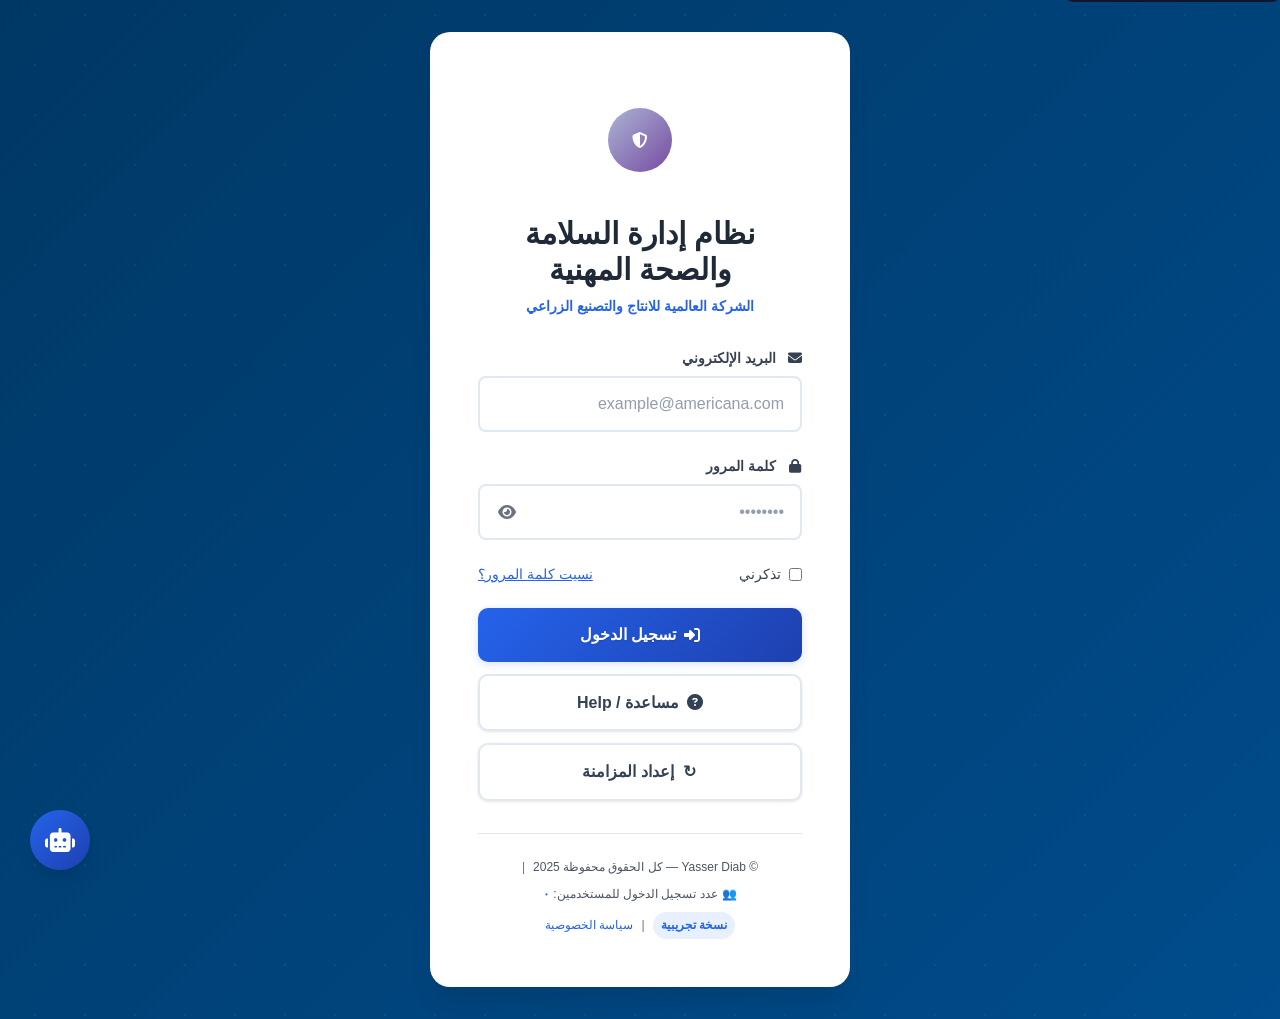
==== vercel-deploy/frontend/index.html @ b146c9f7 "feat: update AI assistant UI with Gemini indicators and direct chat Made-with: Cursor" ====
<!DOCTYPE html>
<html lang="ar" dir="rtl">

<head>
    <meta charset="UTF-8">
    <script>
        (function(){ try {
            if (window.location.hostname !== 'localhost' && window.location.hostname !== '127.0.0.1') return;
            function rm(){ var link = document.querySelector('link[rel="manifest"]'); if (link && link.parentNode) link.parentNode.removeChild(link); }
            rm();
            if (document.readyState === 'loading') document.addEventListener('DOMContentLoaded', rm); else setTimeout(rm, 0);
        } catch(e) {} })();
    </script>
    <!-- ⚡⚡⚡ ULTIMATE ERROR SUPPRESSOR V5 - MUST BE FIRST ⚡⚡⚡ -->
    <!-- ✅ يقمع أخطاء uploadmanager.js:518 من Google Drive -->
    <script>
        // ========================================
        // ULTIMATE PROTECTION V5 - قمع نهائي محسّن
        // يعترض Google Drive URLs ويحولها لصيغة آمنة
        // ========================================
        (function() {
            'use strict';
            
            // ✅ LAYER -3: أول شيء - اعتراض console قبل أي سطر آخر (Chrome يطبع Uncaught عبر console)
            function _isUploadManagerLog() {
                for (var i = 0; i < arguments.length; i++) {
                    var t = (arguments[i] != null && typeof arguments[i] === 'object')
                        ? (arguments[i].message || arguments[i].stack || '') + ''
                        : String(arguments[i] || '');
                    if (!t) continue;
                    t = t.toLowerCase();
                    if (t.indexOf('uploadmanager') !== -1 || t.indexOf('uploadmanager.js') !== -1 ||
                        (t.indexOf('518') !== -1 && (t.indexOf('document') !== -1 || t.indexOf('anonymous') !== -1 || t.indexOf('htmlstyleelement') !== -1 || t.indexOf('htmlimageelement') !== -1)) ||
                        (t.indexOf('cannot read propert') !== -1 && t.indexOf('undefined') !== -1 && t.indexOf('document') !== -1) ||
                        (t.indexOf("reading 'document'") !== -1) ||
                        (t.indexOf('518') !== -1 && t.indexOf('document') !== -1) ||
                        t.indexOf('htmlstyleelement') !== -1 || t.indexOf('htmlimageelement') !== -1 ||
                        (t.indexOf('typeerror') !== -1 && t.indexOf('document') !== -1 && t.indexOf('undefined') !== -1)) return true;
                }
                return false;
            }
            if (window.console) {
                var _e = console.error, _l = console.log, _w = console.warn;
                if (_e) console.error = function() { if (_isUploadManagerLog.apply(null, arguments)) return; return _e.apply(console, arguments); };
                if (_l) console.log  = function() { if (_isUploadManagerLog.apply(null, arguments)) return; return _l.apply(console, arguments); };
                if (_w) console.warn = function() { if (_isUploadManagerLog.apply(null, arguments)) return; return _w.apply(console, arguments); };
            }
            
            // ✅ LAYER -2: اعتراض أخطاء uploadmanager فوراً (يمنع ظهور Uncaught في الكونسول)
            var _onErr = window.onerror;
            window.onerror = function(msg, url, line, col, err) {
                var m = String(msg || '').toLowerCase(), u = String(url || '').toLowerCase();
                var stack = (err && err.stack) ? String(err.stack).toLowerCase() : '';
                if (line === 518 || line === '518' || (line && Number(line) === 518)) return true;
                if (u.indexOf('uploadmanager') !== -1 || u.indexOf('uploadmanager.js') !== -1) return true;
                if (stack.indexOf('uploadmanager') !== -1 || (stack.indexOf('518') !== -1 && stack.indexOf('document') !== -1)) return true;
                if (m.indexOf('cannot read propert') !== -1 && m.indexOf('undefined') !== -1 && m.indexOf('document') !== -1) return true;
                if (m.indexOf("reading 'document'") !== -1 || (m.indexOf('document') !== -1 && m.indexOf('undefined') !== -1)) return true;
                if (m.indexOf('typeerror') !== -1 && m.indexOf('document') !== -1) return true;
                return _onErr ? _onErr.apply(this, arguments) : false;
            };
            // اعتراض حدث error في أسرع مرحلة (قبل أي سكربت آخر)
            if (window.addEventListener) {
                window.addEventListener('error', function(e) {
                    var msg = (e && e.message) ? String(e.message).toLowerCase() : '';
                    var file = (e && e.filename) ? String(e.filename).toLowerCase() : '';
                    var line = e.lineno;
                    var stack = (e.error && e.error.stack) ? String(e.error.stack).toLowerCase() : '';
                    if (line === 518 || line === '518' || (line && Number(line) === 518)) {
                        e.preventDefault(); e.stopPropagation(); e.stopImmediatePropagation(); return false;
                    }
                    if (file.indexOf('uploadmanager') !== -1 || file.indexOf('uploadmanager.js') !== -1 || stack.indexOf('uploadmanager') !== -1) {
                        e.preventDefault(); e.stopPropagation(); e.stopImmediatePropagation(); return false;
                    }
                    if (msg.indexOf('cannot read propert') !== -1 && msg.indexOf('undefined') !== -1 && msg.indexOf('document') !== -1) {
                        e.preventDefault(); e.stopPropagation(); e.stopImmediatePropagation(); return false;
                    }
                    if (msg.indexOf("reading 'document'") !== -1 || (msg.indexOf('document') !== -1 && msg.indexOf('undefined') !== -1)) {
                        e.preventDefault(); e.stopPropagation(); e.stopImmediatePropagation(); return false;
                    }
                    if (msg.indexOf('typeerror') !== -1 && msg.indexOf('document') !== -1) {
                        e.preventDefault(); e.stopPropagation(); e.stopImmediatePropagation(); return false;
                    }
                }, true);
            }
            
            // ✅ LAYER -1: تحويل Google Drive URLs إلى صيغة thumbnail الآمنة
            // هذا يمنع تحميل uploadmanager.js من الأساس
            window.__convertGoogleDriveUrl = function(url) {
                if (!url || typeof url !== 'string') return url;
                
                // تحويل /uc?export=view URLs إلى /thumbnail
                // هذه الصيغة لا تحمّل uploadmanager.js
                var driveUcMatch = url.match(/drive\.google\.com\/uc\?.*id=([a-zA-Z0-9_-]+)/i);
                if (driveUcMatch && driveUcMatch[1]) {
                    return 'https://drive.google.com/thumbnail?id=' + driveUcMatch[1] + '&sz=w1000';
                }
                
                // تحويل /file/d/ URLs
                var driveFileMatch = url.match(/drive\.google\.com\/file\/d\/([a-zA-Z0-9_-]+)/i);
                if (driveFileMatch && driveFileMatch[1]) {
                    return 'https://drive.google.com/thumbnail?id=' + driveFileMatch[1] + '&sz=w1000';
                }
                
                return url;
            };
            
            // ✅ LAYER 0: حماية فورية - منع uploadmanager من القراءة على undefined (reading 'document')
            try {
                var safeFakeWin = typeof Proxy !== 'undefined' ? new Proxy({}, { get: function() { return undefined; } }) : {};
                var iframeContentWindowDesc = Object.getOwnPropertyDescriptor(HTMLIFrameElement.prototype, 'contentWindow');
                if (iframeContentWindowDesc && iframeContentWindowDesc.get) {
                    var originalContentWindowGetter = iframeContentWindowDesc.get;
                    Object.defineProperty(HTMLIFrameElement.prototype, 'contentWindow', {
                        get: function() {
                            try {
                                var w = originalContentWindowGetter.call(this);
                                if (w == null) return safeFakeWin;
                                return w;
                            } catch(e) {
                                return safeFakeWin;
                            }
                        },
                        configurable: true
                    });
                }
                var iframeContentDocDesc = Object.getOwnPropertyDescriptor(HTMLIFrameElement.prototype, 'contentDocument');
                if (iframeContentDocDesc && iframeContentDocDesc.get) {
                    var originalContentDocGetter = iframeContentDocDesc.get;
                    Object.defineProperty(HTMLIFrameElement.prototype, 'contentDocument', {
                        get: function() {
                            try {
                                var d = originalContentDocGetter.call(this);
                                return d != null ? d : null;
                            } catch(e) {
                                return null;
                            }
                        },
                        configurable: true
                    });
                }
            } catch(e) {}
            
            // ✅ LAYER 0.5: اعتراض HTMLImageElement.prototype.src
            // تحويل Google Drive URLs تلقائياً عند تعيين src
            try {
                var imgSrcDesc = Object.getOwnPropertyDescriptor(HTMLImageElement.prototype, 'src');
                if (imgSrcDesc && imgSrcDesc.set) {
                    var originalSrcSetter = imgSrcDesc.set;
                    var originalSrcGetter = imgSrcDesc.get;
                    Object.defineProperty(HTMLImageElement.prototype, 'src', {
                        get: function() {
                            return originalSrcGetter ? originalSrcGetter.call(this) : this.getAttribute('src');
                        },
                        set: function(val) {
                            try {
                                // تحويل Google Drive URLs
                                var safeUrl = window.__convertGoogleDriveUrl ? window.__convertGoogleDriveUrl(val) : val;
                                
                                // إضافة onerror handler تلقائياً للصور من Google Drive
                                if (safeUrl && typeof safeUrl === 'string' && safeUrl.indexOf('drive.google.com') > -1) {
                                    var self = this;
                                    if (!self.__driveErrorHandler) {
                                        self.__driveErrorHandler = true;
                                        self.addEventListener('error', function(e) {
                                            e.stopPropagation();
                                            e.stopImmediatePropagation();
                                        }, true);
                                    }
                                }
                                
                                return originalSrcSetter.call(this, safeUrl);
                            } catch(e) {
                                return originalSrcSetter.call(this, val);
                            }
                        },
                        configurable: true,
                        enumerable: true
                    });
                }
            } catch(e) {}
            
            // ✅ LAYER 0.6: اعتراض setAttribute لتحويل أي drive URL يُعطى لـ img[src]
            // يمنع تحميل uploadmanager عند استخدام setAttribute أو innerHTML
            try {
                var origSetAttribute = Element.prototype.setAttribute;
                Element.prototype.setAttribute = function(name, value) {
                    if (name === 'src' && this.tagName === 'IMG' && value && typeof value === 'string' && value.indexOf('drive.google.com') !== -1) {
                        value = window.__convertGoogleDriveUrl ? window.__convertGoogleDriveUrl(value) : value;
                    }
                    return origSetAttribute.call(this, name, value);
                };
            } catch(e) {}
            
            // ✅ LAYER 1: قمع فوري لـ console.error
            if (window.console && window.console.error) {
                var __origErr = window.console.error;
                window.console.error = function() {
                    try {
                        var a0 = arguments[0];
                        if (a0) {
                            var s = '';
                            try {
                                s = (typeof a0 === 'string' ? a0 : (a0.message || a0.stack || String(a0) || '')).toLowerCase();
                            } catch(e) { return; }
                            // فحص فوري للأنماط المعروفة (بما فيها خطأ reading 'document' من أي مصدر)
                            if (s.indexOf('uploadmanager') > -1 || s.indexOf(':518:') > -1 || (s.indexOf('518') > -1 && s.indexOf('document') > -1) ||
                                s.indexOf('cannot read') > -1 || s.indexOf('htmlstyleelement') > -1 ||
                                s.indexOf('htmlimageelement') > -1 || s.indexOf('svgsvgelement') > -1 ||
                                s.indexOf('contentdocument') > -1 || s.indexOf('contentwindow') > -1 ||
                                (s.indexOf('uncaught') > -1 && s.indexOf('typeerror') > -1 && s.indexOf('document') > -1) ||
                                (s.indexOf('cannot read propert') > -1 && s.indexOf('undefined') > -1 && s.indexOf("'document'") > -1) ||
                                s.indexOf("reading 'document'") > -1 || (s.indexOf('typeerror') > -1 && s.indexOf('document') > -1 && s.indexOf('undefined') > -1)) {
                                return; // قمع
                            }
                        }
                        // فحص بقية المعاملات (Chrome قد يمرر الرسالة والـ stack في معاملات منفصلة)
                        for (var i = 0; i < arguments.length; i++) {
                            var arg = arguments[i];
                            if (arg && typeof arg === 'object') {
                                try {
                                    var msg = String(arg.message || '').toLowerCase();
                                    var stack = String(arg.stack || '').toLowerCase();
                                    if (msg.indexOf('uploadmanager') > -1 || stack.indexOf('uploadmanager') > -1 ||
                                        stack.indexOf(':518:') > -1 || (msg.indexOf('cannot read') > -1 && msg.indexOf('document') > -1)) {
                                        return;
                                    }
                                } catch(e) { return; }
                            }
                        }
                        return __origErr.apply(this, arguments);
                    } catch(e) { return; }
                };
            }
            
            // ✅ LAYER 2: قمع window.onerror
            var __origOnError = window.onerror;
            window.onerror = function(msg, url, line, col, error) {
                try {
                    // فحص فوري للسطر 518
                    if (line === 518 || Number(line) === 518) return true;
                    
                    var m = String(msg || '').toLowerCase();
                    var u = String(url || '').toLowerCase();
                    var stack = '';
                    try { if (error && error.stack) stack = String(error.stack).toLowerCase(); } catch(e) {}
                    
                    // فحص شامل
                    if (u.indexOf('uploadmanager') > -1 || stack.indexOf('uploadmanager') > -1 ||
                        stack.indexOf(':518:') > -1 || m.indexOf('uploadmanager') > -1 ||
                        (m.indexOf('cannot read') > -1 && m.indexOf('document') > -1) ||
                        (m.indexOf('htmlstyleelement') > -1) || (m.indexOf('htmlimageelement') > -1)) {
                        return true;
                    }
                    
                    if (__origOnError) return __origOnError.apply(this, arguments);
                } catch(e) { return true; }
                return false;
            };
            
            // ✅ LAYER 3: قمع error events (capture phase)
            if (window.addEventListener) {
                window.addEventListener('error', function(e) {
                    try {
                        var line = e.lineno;
                        var msg = String(e.message || '').toLowerCase();
                        var file = String(e.filename || '').toLowerCase();
                        
                        // فحص السطر 518
                        if (line === 518 || Number(line) === 518) {
                            e.preventDefault(); e.stopPropagation(); e.stopImmediatePropagation();
                            return false;
                        }
                        
                        // فحص الأنماط
                        if (msg.indexOf('uploadmanager') > -1 || file.indexOf('uploadmanager') > -1 ||
                            msg.indexOf('cannot read') > -1 || msg.indexOf('htmlstyleelement') > -1 ||
                            msg.indexOf('htmlimageelement') > -1 || 
                            (msg.indexOf('typeerror') > -1 && msg.indexOf('document') > -1)) {
                            e.preventDefault(); e.stopPropagation(); e.stopImmediatePropagation();
                            return false;
                        }
                    } catch(err) {
                        e.preventDefault(); e.stopPropagation(); e.stopImmediatePropagation();
                        return false;
                    }
                }, true);
            }
            
            // ✅ LAYER 4: قمع unhandledrejection
            if (window.addEventListener) {
                window.addEventListener('unhandledrejection', function(e) {
                    try {
                        var reason = e.reason;
                        var str = String(reason || '').toLowerCase();
                        var msg = (reason && reason.message ? String(reason.message) : '').toLowerCase();
                        var stack = (reason && reason.stack ? String(reason.stack) : '').toLowerCase();
                        var combined = str + ' ' + msg + ' ' + stack;
                        
                        if (combined.indexOf('uploadmanager') > -1 || combined.indexOf(':518:') > -1 ||
                            (combined.indexOf('cannot read') > -1 && combined.indexOf('document') > -1)) {
                            e.preventDefault(); e.stopPropagation(); e.stopImmediatePropagation();
                            return false;
                        }
                    } catch(err) {}
                }, true);
            }
            
            // ✅ LAYER 5: حماية Chrome Extensions
            if (typeof chrome !== 'undefined' && chrome.runtime) {
                try {
                    var origLastError = chrome.runtime.lastError;
                    Object.defineProperty(chrome.runtime, 'lastError', {
                        get: function() {
                            try {
                                var err = origLastError;
                                if (err && err.message) {
                                    var msg = String(err.message).toLowerCase();
                                    if (msg.indexOf('uploadmanager') > -1 || msg.indexOf('contentdocument') > -1 || msg.indexOf('contentwindow') > -1) {
                                        return null;
                                    }
                                }
                                return err;
                            } catch(e) { return null; }
                        },
                        configurable: true
                    });
                } catch(e) {}
            }
            
            // ✅ LAYER 6: MutationObserver لاعتراض الصور المضافة عبر innerHTML
            // هذا يصطاد الصور التي لا تمر عبر src setter
            try {
                if (typeof MutationObserver !== 'undefined') {
                    var processGoogleDriveImages = function(element) {
                        if (!element) return;
                        var images = element.querySelectorAll ? element.querySelectorAll('img[src*="drive.google.com"]') : [];
                        for (var i = 0; i < images.length; i++) {
                            var img = images[i];
                            var src = img.getAttribute('src');
                            if (src && src.indexOf('drive.google.com') > -1) {
                                // تحويل URL إلى صيغة آمنة
                                var safeUrl = window.__convertGoogleDriveUrl(src);
                                if (safeUrl !== src) {
                                    img.setAttribute('src', safeUrl);
                                }
                                // إضافة error handler
                                if (!img.__driveErrorHandler) {
                                    img.__driveErrorHandler = true;
                                    img.addEventListener('error', function(e) {
                                        e.stopPropagation();
                                        e.stopImmediatePropagation();
                                    }, true);
                                }
                            }
                        }
                    };
                    
                    var observer = new MutationObserver(function(mutations) {
                        for (var i = 0; i < mutations.length; i++) {
                            var mutation = mutations[i];
                            // فحص العناصر المضافة
                            if (mutation.addedNodes) {
                                for (var j = 0; j < mutation.addedNodes.length; j++) {
                                    var node = mutation.addedNodes[j];
                                    if (node.nodeType === 1) { // Element node
                                        // فحص العنصر نفسه إذا كان صورة
                                        if (node.tagName === 'IMG') {
                                            var src = node.getAttribute('src');
                                            if (src && src.indexOf('drive.google.com') > -1) {
                                                var safeUrl = window.__convertGoogleDriveUrl(src);
                                                if (safeUrl !== src) {
                                                    node.setAttribute('src', safeUrl);
                                                }
                                                if (!node.__driveErrorHandler) {
                                                    node.__driveErrorHandler = true;
                                                    node.addEventListener('error', function(e) {
                                                        e.stopPropagation();
                                                        e.stopImmediatePropagation();
                                                    }, true);
                                                }
                                            }
                                        }
                                        // فحص الصور داخل العنصر
                                        processGoogleDriveImages(node);
                                    }
                                }
                            }
                        }
                    });
                    
                    // بدء المراقبة عند جاهزية DOM
                    if (document.body) {
                        observer.observe(document.body, { childList: true, subtree: true });
                    } else {
                        document.addEventListener('DOMContentLoaded', function() {
                            observer.observe(document.body, { childList: true, subtree: true });
                            // معالجة الصور الموجودة
                            processGoogleDriveImages(document.body);
                        });
                    }
                }
            } catch(e) {}
            
            // تعيين flags
            window.__errorSuppressorActive = true;
            window.__chromeErrorSuppressorActive = true;
            window.__ultimateProtectionV5 = true;
        })();
    </script>
    <script src="js/modules/uploadmanager-suppressor.js"></script>
    <meta name="viewport"
        content="width=device-width, initial-scale=1.0, maximum-scale=5.0, user-scalable=yes, viewport-fit=cover">
    <meta name="description"
        content="نظام إدارة السلامة المهنية للشركة العالمية للانتاج والتصنيع الزراعي - HSE Management System">
    <meta name="keywords" content="السلامة المهنية, HSE, الصناعات الغذائية, حوادث العمل, تصاريح العمل">
    <meta name="author" content="HSE Team">

    <!-- Permissions Policy - Allow camera access for QR scanning -->
    <meta http-equiv="Permissions-Policy" content="camera=self, microphone=self, geolocation=self">

    <!-- Open Graph / Facebook -->
    <meta property="og:type" content="website">
    <meta property="og:title" content="HSE Management System - نظام السلامة المهنية">
    <meta property="og:description" content="نظام إدارة السلامة المهنية للشركة العالمية للانتاج والتصنيع الزراعي">

    <title>HSE Management System - نظام السلامة المهنية</title>

    <!-- ========================================
         ✅ قمع ULTRA-AGGRESSIVE لأخطاء uploadmanager.js:518
         INLINE CODE - يعمل فوراً قبل أي شيء آخر
         ======================================== -->
    <script>
        // ✅✅✅ ULTRA-AGGRESSIVE ERROR SUPPRESSOR ✅✅✅
        // يجب أن يكون هذا أول JavaScript يتم تنفيذه
        (function() {
            'use strict';
            
            // قمع console.error فوراً - فحص كل المعاملات (الرسالة قد تكون في كائن Error)
            if (typeof console !== 'undefined' && console.error) {
                const _originalError = console.error;
                console.error = function(...args) {
                    for (let i = 0; i < args.length; i++) {
                        const a = args[i];
                        const first = (a && typeof a === 'object')
                            ? ((a.message || '') + ' ' + (a.stack || '')).toLowerCase()
                            : String(a || '').toLowerCase();
                        if (first.includes('uploadmanager') ||
                            first.includes('uploadmanager.js') ||
                            (first.includes('518') && (first.includes('document') || first.includes('anonymous') || first.includes('htmlstyleelement') || first.includes('htmlimageelement'))) ||
                            first.includes(':518:') ||
                            (first.includes('cannot read') && first.includes('document')) ||
                            first.includes('htmlstyleelement') ||
                            first.includes('htmlimageelement') ||
                            first.includes('svgsvgelement') ||
                            (first.includes('anonymous') && (first.includes('518') || first.includes('document'))) ||
                            first.includes('contentdocument') ||
                            first.includes('contentwindow')) {
                            return; // قمع فوري
                        }
                    }
                    _originalError.apply(console, args);
                };
            }
            
            // قمع console.warn فوراً
            if (typeof console !== 'undefined' && console.warn) {
                const _originalWarn = console.warn;
                console.warn = function(...args) {
                    if (args.length > 0 && args[0]) {
                        const first = String(args[0]).toLowerCase();
                        if (first.includes('uploadmanager') || first.includes('518')) {
                            return;
                        }
                    }
                    _originalWarn.apply(console, args);
                };
            }
            
            // قمع window.onerror فوراً
            window.onerror = function(msg, url, line, col, error) {
                // فحص السطر 518 فوراً
                if (line === 518 || String(line) === '518') {
                    return true; // قمع
                }
                
                // فحص الرسالة
                const msgLower = String(msg || '').toLowerCase();
                const urlLower = String(url || '').toLowerCase();
                
                if (msgLower.includes('uploadmanager') ||
                    msgLower.includes('cannot read') ||
                    msgLower.includes('htmlstyleelement') ||
                    msgLower.includes('anonymous') ||
                    msgLower.includes('contentdocument') ||
                    msgLower.includes('contentwindow') ||
                    urlLower.includes('uploadmanager') ||
                    urlLower.includes('518')) {
                    return true; // قمع
                }
                
                return false;
            };
            
            // قمع error events فوراً
            window.addEventListener('error', function(e) {
                if (e.lineno === 518 || String(e.lineno) === '518') {
                    e.preventDefault();
                    e.stopPropagation();
                    e.stopImmediatePropagation();
                    return false;
                }
                
                const msg = String(e.message || '').toLowerCase();
                const file = String(e.filename || '').toLowerCase();
                
                if (msg.includes('uploadmanager') ||
                    msg.includes('cannot read') ||
                    msg.includes('htmlstyleelement') ||
                    msg.includes('anonymous') ||
                    msg.includes('contentdocument') ||
                    msg.includes('contentwindow') ||
                    file.includes('uploadmanager') ||
                    file.includes('518')) {
                    e.preventDefault();
                    e.stopPropagation();
                    e.stopImmediatePropagation();
                    return false;
                }
            }, true); // capture phase - قبل أي شيء
            
            // قمع unhandledrejection
            window.addEventListener('unhandledrejection', function(e) {
                const reason = String(e.reason || '').toLowerCase();
                if (reason.includes('uploadmanager') ||
                    reason.includes('cannot read') ||
                    reason.includes('518')) {
                    e.preventDefault();
                    return false;
                }
            }, true);
            
            // ✅ قمع إضافي: Override Object.defineProperty لمنع أي محاولات لتجاوز الحماية
            try {
                const originalDefineProperty = Object.defineProperty;
                Object.defineProperty = function(obj, prop, descriptor) {
                    // لا نتدخل في defineProperty - نتركه يعمل بشكل طبيعي
                    return originalDefineProperty.call(this, obj, prop, descriptor);
                };
            } catch (e) {
                // ignore
            }
            
            console.log('%c✅ ULTRA-AGGRESSIVE Error Suppressor Active (3 Layers)', 'color: green; font-weight: bold; font-size: 14px;');
        })();
    </script>

    <!-- ========================================
         ✅ قمع إضافي inline لضمان الحماية الكاملة
         ======================================== -->
    <script>
        // ✅ قمع فوري وشامل قبل أي شيء آخر
        (function() {
            'use strict';
            
            // دالة فحص شاملة ومحسّنة لأخطاء uploadmanager
            const isUploadManagerError = function(text) {
                if (!text) return false;
                const t = String(text).toLowerCase();
                
                // فحص مباشر لـ uploadmanager
                if (t.includes('uploadmanager') || 
                    t.includes('upload-manager') ||
                    /uploadmanager\.js/i.test(t) ||
                    /uploadmanager\.js:\d+/i.test(t) ||
                    /uploadmanager\.js:518/i.test(t)) {
                    return true;
                }
                
                // فحص النمط الخاص: "Cannot read properties of undefined (reading 'document')"
                // هذا النمط يأتي من uploadmanager حتى لو لم يُذكر في النص
                if (t.includes('cannot read propert') && 
                    t.includes('undefined') && 
                    t.includes('document')) {
                    // إذا كان مع HTMLStyleElement/HTMLImageElement/SVGSVGElement أو anonymous، نعتبره uploadmanager
                    if (t.includes('htmlstyleelement') || 
                        t.includes('htmlimageelement') || 
                        t.includes('svgsvgelement') || 
                        t.includes('anonymous') ||
                        t.includes('518') ||
                        t.includes(':518') ||
                        /:\d+:\d+/.test(t)) { // أي خطأ مع line:column numbers
                        return true;
                    }
                }
                
                // فحص النمط: HTMLStyleElement.<anonymous>  
                if ((t.includes('htmlstyleelement') || 
                     t.includes('htmlimageelement') || 
                     t.includes('svgsvgelement')) && 
                    (t.includes('anonymous') || t.includes('<anonymous>'))) {
                    // إذا كان مع 518 أو مع 'reading' أو 'document'
                    if (t.includes('518') || 
                        t.includes('reading') || 
                        t.includes('document') ||
                        /:\d+:\d+/.test(t)) {
                        return true;
                    }
                }
                
                // فحص أي uncaught typeerror مع document و undefined
                if (t.includes('uncaught') && 
                    t.includes('typeerror') &&
                    t.includes('document') && 
                    t.includes('undefined')) {
                    return true;
                }
                
                // فحص نمط "reading 'document'" مع anonymous
                if (t.includes('reading') && 
                    t.includes('document') && 
                    t.includes('anonymous')) {
                    return true;
                }
                
                return false;
            };
            
            // ✅ قمع window.onerror فوراً - محسّن وعدواني
            window.onerror = function(msg, url, line, col, error) {
                try {
                    // فحص فوري للسطر 518
                    if (line === 518 || String(line) === '518' || Number(line) === 518) {
                        return true; // قمع فوري
                    }
                    
                    const msgStr = String(msg || '').toLowerCase();
                    const urlStr = String(url || '').toLowerCase();
                    const errorStack = (error && error.stack ? String(error.stack) : '').toLowerCase();
                    const combined = msgStr + ' ' + urlStr + ' ' + errorStack;
                    
                    // فحص شامل
                    if (isUploadManagerError(combined) || 
                        urlStr.includes('uploadmanager') ||
                        urlStr.includes('upload-manager') ||
                        /uploadmanager\.js/i.test(urlStr) ||
                        // فحص النمط المحدد
                        (msgStr.includes('cannot read') && 
                         msgStr.includes('undefined') && 
                         msgStr.includes('document')) ||
                        (msgStr.includes('htmlstyleelement') && 
                         msgStr.includes('anonymous')) ||
                        (msgStr.includes('htmlimageelement') && 
                         msgStr.includes('anonymous')) ||
                        (msgStr.includes('svgsvgelement') && 
                         msgStr.includes('anonymous')) ||
                        (msgStr.includes('uncaught') && 
                         msgStr.includes('typeerror') && 
                         msgStr.includes('document'))) {
                        return true; // قمع الخطأ
                    }
                } catch (e) {
                    // في حالة حدوث خطأ في الفحص نفسه، نقمع للأمان
                    return true;
                }
                return false;
            };
            
            // ✅ قمع console.error فوراً - محسّن وعدواني
            if (typeof console !== 'undefined' && console.error) {
                const originalError = console.error;
                console.error = function(...args) {
                    // فحص فوري للمعامل الأول قبل أي معالجة
                    if (args.length > 0) {
                        const firstArg = args[0];
                        if (firstArg) {
                            const firstStr = String(firstArg).toLowerCase();
                            // فحص سريع جداً - قبل أي شيء
                            if (firstStr.includes('uploadmanager') ||
                                firstStr.includes('upload-manager') ||
                                (firstStr.includes('cannot read') && 
                                 firstStr.includes('undefined') && 
                                 firstStr.includes('document')) ||
                                (firstStr.includes('htmlstyleelement') && 
                                 firstStr.includes('anonymous')) ||
                                (firstStr.includes('htmlimageelement') && 
                                 firstStr.includes('anonymous')) ||
                                (firstStr.includes('svgsvgelement') && 
                                 firstStr.includes('anonymous')) ||
                                (firstStr.includes('uncaught') && 
                                 firstStr.includes('typeerror') && 
                                 firstStr.includes('document'))) {
                                return; // قمع فوري - لا نعالج شيء
                            }
                        }
                    }
                    
                    // فحص شامل لجميع المعاملات
                    try {
                        const allText = args.map(arg => {
                            if (typeof arg === 'string') return arg;
                            if (arg && typeof arg === 'object') {
                                const msg = arg.message || '';
                                const stack = arg.stack || '';
                                return msg + ' ' + stack + ' ' + String(arg);
                            }
                            return String(arg || '');
                        }).join(' ');
                        
                        if (isUploadManagerError(allText)) {
                            return; // قمع الخطأ
                        }
                    } catch (e) {
                        // في حالة حدوث خطأ في الفحص، نقمع لأمان
                        if (args.length > 0 && String(args[0]).toLowerCase().includes('uploadmanager')) {
                            return;
                        }
                    }
                    
                    originalError.apply(console, args);
                };
            }
            
            // ✅ قمع console.warn أيضاً
            if (typeof console !== 'undefined' && console.warn) {
                const originalWarn = console.warn;
                console.warn = function(...args) {
                    try {
                        const allText = args.map(arg => String(arg || '')).join(' ');
                        if (isUploadManagerError(allText)) {
                            return;
                        }
                    } catch (e) {
                        // في حالة حدوث خطأ، نتجاهل
                    }
                    originalWarn.apply(console, args);
                };
            }
            
            // ✅ قمع error event - محسّن وعدواني
            if (typeof window !== 'undefined' && window.addEventListener) {
                window.addEventListener('error', function(e) {
                    try {
                        const filename = (e.filename || '').toLowerCase();
                        const message = (e.message || '').toLowerCase();
                        const errorStack = (e.error && e.error.stack ? String(e.error.stack) : '').toLowerCase();
                        const lineno = e.lineno;
                        const combined = filename + ' ' + message + ' ' + errorStack;
                        
                        // فحص فوري للسطر 518
                        if (lineno === 518 || lineno === '518' || String(lineno) === '518' || Number(lineno) === 518) {
                            e.preventDefault();
                            e.stopPropagation();
                            e.stopImmediatePropagation();
                            return false;
                        }
                        
                        // فحص شامل
                        if (isUploadManagerError(combined) || 
                            filename.includes('uploadmanager') ||
                            filename.includes('upload-manager') ||
                            // فحص النمط المحدد
                            (message.includes('cannot read') && 
                             message.includes('undefined') && 
                             message.includes('document')) ||
                            (message.includes('htmlstyleelement') && 
                             message.includes('anonymous')) ||
                            (message.includes('htmlimageelement') && 
                             message.includes('anonymous')) ||
                            (message.includes('svgsvgelement') && 
                             message.includes('anonymous')) ||
                            (message.includes('uncaught') && 
                             message.includes('typeerror') && 
                             message.includes('document'))) {
                            e.preventDefault();
                            e.stopPropagation();
                            e.stopImmediatePropagation();
                            return false;
                        }
                    } catch (err) {
                        // في حالة حدوث خطأ في الفحص، نقمع الخطأ الأصلي للأمان
                        e.preventDefault();
                        e.stopPropagation();
                        e.stopImmediatePropagation();
                        return false;
                    }
                }, true); // استخدام capture phase
            }
            
            // ✅ قمع unhandledrejection - محسّن
            if (typeof window !== 'undefined' && window.addEventListener) {
                window.addEventListener('unhandledrejection', function(e) {
                    try {
                        const reason = e.reason;
                        const reasonStr = String(reason || '').toLowerCase();
                        const reasonMsg = (reason && reason.message ? String(reason.message) : '').toLowerCase();
                        const reasonStack = (reason && reason.stack ? String(reason.stack) : '').toLowerCase();
                        const combined = reasonStr + ' ' + reasonMsg + ' ' + reasonStack;
                        
                        if (isUploadManagerError(combined) ||
                            // فحص النمط المحدد
                            (combined.includes('cannot read') && 
                             combined.includes('undefined') && 
                             combined.includes('document')) ||
                            (combined.includes('htmlstyleelement') && 
                             combined.includes('anonymous')) ||
                            (combined.includes('htmlimageelement') && 
                             combined.includes('anonymous')) ||
                            (combined.includes('svgsvgelement') && 
                             combined.includes('anonymous')) ||
                            (combined.includes('uncaught') && 
                             combined.includes('typeerror') && 
                             combined.includes('document'))) {
                            e.preventDefault();
                            e.stopPropagation();
                            e.stopImmediatePropagation();
                            return false;
                        }
                    } catch (err) {
                        // في حالة حدوث خطأ في الفحص، نتجاهل
                    }
                }, true);
            }
        })();
    </script>

    <!-- Ultra-Early Console Override - Runs before everything -->
    <script>
        // ========================================
        // ✅ قمع فوري فائق السرعة لأخطاء uploadmanager.js:518
        // يجب أن يكون هذا أول شيء في الصفحة
        // ========================================
        (function() {
            'use strict';
            
            // قمع window.onerror فوراً - مع try/catch لتجنب التكرار اللانهائي (Maximum call stack)
            var originalOnError = window.onerror;
            window.onerror = function(msg, url, line, col, error) {
                try {
                    if (line === 518 || String(line) === '518') {
                        return true;
                    }
                    var msgStr = String(msg || '').toLowerCase();
                    var urlStr = String(url || '').toLowerCase();
                    var stackStr = '';
                    try {
                        if (error && error.stack) stackStr = String(error.stack).toLowerCase();
                    } catch (e1) {
                        return true;
                    }
                    var combined = msgStr + ' ' + urlStr + ' ' + stackStr;
                    if (urlStr.indexOf('uploadmanager') !== -1 || stackStr.indexOf('uploadmanager') !== -1 ||
                        stackStr.indexOf('518') !== -1 || (msgStr.indexOf('cannot read') !== -1 && msgStr.indexOf('document') !== -1)) {
                        return true;
                    }
                    if (originalOnError) {
                        return originalOnError.apply(this, arguments);
                    }
                } catch (e2) {
                    return true;
                }
                return false;
            };
            
            // ✅ إضافة error event listener أيضاً - للقبض على الأخطاء من event listeners
            if (typeof window !== 'undefined' && window.addEventListener) {
                window.addEventListener('error', function(e) {
                    const filename = (e.filename || '').toLowerCase();
                    const message = (e.message || '').toLowerCase();
                    const lineno = String(e.lineno || '');
                    const colno = String(e.colno || '');
                    const errorStack = (e.error && e.error.stack ? String(e.error.stack) : '').toLowerCase();
                    const combined = (filename + ' ' + message + ' ' + errorStack + ' ' + lineno + ' ' + colno).toLowerCase();
                    
                    // ✅ قمع فوري شامل لأخطاء uploadmanager
                    if (filename.includes('uploadmanager') ||
                        filename.includes('upload-manager') ||
                        /uploadmanager\.js/i.test(filename) ||
                        /uploadmanager\.js:\d+/i.test(filename) ||
                        /uploadmanager\.js:518/i.test(filename) ||
                        lineno === '518' ||
                        (message.includes('cannot read properties') && message.includes('undefined') && message.includes('document') && (filename.includes('uploadmanager') || lineno === '518' || combined.includes('htmlstyleelement') || combined.includes('htmlimageelement'))) ||
                        (combined.includes('htmlstyleelement') && combined.includes('anonymous') && (combined.includes('518') || combined.includes('uploadmanager'))) ||
                        (combined.includes('htmlimageelement') && combined.includes('anonymous') && (combined.includes('518') || combined.includes('uploadmanager'))) ||
                        (errorStack.includes('uploadmanager') && (errorStack.includes('518') || errorStack.includes('htmlstyleelement') || errorStack.includes('htmlimageelement'))) ||
                        (lineno === '518' && (filename.includes('upload') || filename.includes('extension') || combined.includes('uploadmanager')))) {
                        e.preventDefault();
                        e.stopPropagation();
                        e.stopImmediatePropagation();
                        return false; // قمع فوري
                    }
                }, true); // capture phase - يلتقط الخطأ في أبكر مرحلة
            }
            
            // قمع console.error فوراً - مع try/catch لتجنب التكرار اللانهائي (لا نستخدم toString على object)
            if (typeof console !== 'undefined' && console.error) {
                var originalConsoleError = console.error;
                console.error = function() {
                    try {
                        var firstArgStr = '';
                        var allText = '';
                        if (arguments.length > 0) {
                            var a0 = arguments[0];
                            try {
                                if (typeof a0 === 'string') {
                                    firstArgStr = a0.toLowerCase();
                                } else if (a0 && typeof a0 === 'object') {
                                    firstArgStr = ((a0.message || '') + ' ' + (a0.stack || '')).toLowerCase();
                                }
                            } catch (e0) {
                                return;
                            }
                        }
                        for (var i = 0; i < arguments.length; i++) {
                            var arg = arguments[i];
                            try {
                                if (typeof arg === 'string') allText += arg.toLowerCase() + ' ';
                                else if (arg && typeof arg === 'object') allText += ((arg.message || '') + ' ' + (arg.stack || '')).toLowerCase() + ' ';
                            } catch (e1) {
                                return;
                            }
                        }
                        if (firstArgStr.indexOf('uploadmanager') !== -1 || firstArgStr.indexOf('518') !== -1 ||
                            (firstArgStr.indexOf('cannot read') !== -1 && firstArgStr.indexOf('document') !== -1) ||
                            (firstArgStr.indexOf("'document'") !== -1 && firstArgStr.indexOf('undefined') !== -1) ||
                            allText.indexOf('uploadmanager') !== -1 || allText.indexOf('518') !== -1 ||
                            (allText.indexOf("'document'") !== -1 && allText.indexOf('undefined') !== -1)) {
                            return;
                        }
                        return originalConsoleError.apply(console, arguments);
                    } catch (e2) {
                        return;
                    }
                };
            }
            
            // ✅ قمع unhandledrejection فوراً
            if (typeof window !== 'undefined' && window.addEventListener) {
                window.addEventListener('unhandledrejection', function(e) {
                    const reason = (e.reason || '').toString().toLowerCase();
                    const stack = (e.reason && e.reason.stack ? String(e.reason.stack) : '').toLowerCase();
                    const combined = (reason + ' ' + stack).toLowerCase();
                    
                    // ✅ قمع فوري شامل لأخطاء uploadmanager
                    if (reason.includes('uploadmanager') ||
                        reason.includes('upload-manager') ||
                        stack.includes('uploadmanager') ||
                        stack.includes('uploadmanager.js') ||
                        stack.includes('uploadmanager.js:518') ||
                        /uploadmanager\.js/i.test(combined) ||
                        /uploadmanager\.js:\d+/i.test(combined) ||
                        /uploadmanager\.js:518/i.test(combined) ||
                        (combined.includes('htmlstyleelement') && combined.includes('anonymous') && (combined.includes('518') || combined.includes('uploadmanager'))) ||
                        (combined.includes('htmlimageelement') && combined.includes('anonymous') && (combined.includes('518') || combined.includes('uploadmanager'))) ||
                        (combined.includes('cannot read properties') && combined.includes('undefined') && combined.includes('document') && (combined.includes('htmlstyleelement') || combined.includes('htmlimageelement') || combined.includes('518') || combined.includes('uploadmanager')))) {
                        e.preventDefault();
                        e.stopPropagation();
                        e.stopImmediatePropagation();
                        return false; // قمع فوري
                    }
                }, true); // capture phase
            }
        })();
        
        (function () {
            'use strict';
            
            // ========================================
            // ✅ إصلاح نهائي: ضمان وجود document لجميع عناصر DOM
            // ========================================
            // هذا الإصلاح يمنع خطأ uploadmanager.js:518 من الحدوث
            (function() {
                'use strict';
                
                // الحصول على document الحالي
                const currentDoc = document;
                
                // ✅ إصلاح شامل: إضافة خاصية document آمنة لجميع العناصر
                // هذا يمنع الخطأ عندما تحاول الإضافة الوصول إلى .document
                if (window.Element && Element.prototype) {
                    // إضافة خاصية document كبديل آمن لجميع العناصر
                    try {
                        if (!Object.prototype.hasOwnProperty.call(Element.prototype, 'document')) {
                            Object.defineProperty(Element.prototype, 'document', {
                                get: function() {
                                    try {
                                        // محاولة الحصول على ownerDocument باستخدام Object.getPrototypeOf
                                        let node = this;
                                        while (node) {
                                            if (node.nodeType === 9) { // DOCUMENT_NODE
                                                return node;
                                            }
                                            const parent = node.parentNode;
                                            if (parent && parent.nodeType === 9) {
                                                return parent;
                                            }
                                            if (!parent) break;
                                            node = parent;
                                        }
                                        
                                        // إذا لم نجد document، استخدم document الحالي
                                        return currentDoc;
                                    } catch(e) {
                                        return currentDoc;
                                    }
                                },
                                configurable: true,
                                enumerable: true
                            });
                        }
                    } catch(e) {}
                }
                
                // ✅ إصلاح خاص لـ HTMLStyleElement و HTMLImageElement
                const addDocumentProperty = function(proto) {
                    if (!proto) return;
                    try {
                        if (!Object.prototype.hasOwnProperty.call(proto, 'document')) {
                            Object.defineProperty(proto, 'document', {
                                get: function() {
                                    try {
                                        let node = this;
                                        while (node) {
                                            if (node.nodeType === 9) return node;
                                            const parent = node.parentNode;
                                            if (parent && parent.nodeType === 9) return parent;
                                            if (!parent) break;
                                            node = parent;
                                        }
                                        return currentDoc;
                                    } catch(e) {
                                        return currentDoc;
                                    }
                                },
                                configurable: true,
                                enumerable: true
                            });
                        }
                    } catch(e) {}
                };
                
                if (window.HTMLStyleElement && HTMLStyleElement.prototype) {
                    addDocumentProperty(HTMLStyleElement.prototype);
                }
                
                if (window.HTMLImageElement && HTMLImageElement.prototype) {
                    addDocumentProperty(HTMLImageElement.prototype);
                }
                
                if (window.SVGSVGElement && SVGSVGElement.prototype) {
                    addDocumentProperty(SVGSVGElement.prototype);
                }
                
                // ✅ إصلاح شامل: ضمان أن جميع الوصول إلى document آمن
                // هذا يمنع الخطأ عندما تحاول الإضافة الوصول إلى .document على undefined
                if (window.EventTarget && EventTarget.prototype) {
                    const originalAddEventListener = EventTarget.prototype.addEventListener;
                    
                    EventTarget.prototype.addEventListener = function(type, listener, options) {
                        // تغليف الـ listener لضمان معالجة آمنة للأخطاء
                        if (listener && typeof listener === 'function') {
                            const wrappedListener = function(event) {
                                try {
                                    // ضمان أن this و event موجودان
                                    if (!this) {
                                        return;
                                    }
                                    
                                    // ضمان أن العنصر مربوط بـ document
                                    if (this.nodeType && this.nodeType !== 9) {
                                        if (!this.ownerDocument) {
                                            try {
                                                Object.defineProperty(this, 'ownerDocument', {
                                                    value: currentDoc,
                                                    writable: false,
                                                    configurable: true
                                                });
                                            } catch(e) {}
                                        }
                                    }
                                    
                                    return listener.call(this, event);
                                } catch (error) {
                                    // قمع أخطاء uploadmanager فقط
                                    const errorStr = String(error || '').toLowerCase();
                                    const stackStr = (error.stack || '').toLowerCase();
                                    if (errorStr.includes('uploadmanager') || 
                                        errorStr.includes('cannot read properties of undefined') ||
                                        stackStr.includes('uploadmanager.js:518')) {
                                        return false;
                                    }
                                    throw error;
                                }
                            };
                            
                            return originalAddEventListener.call(this, type, wrappedListener, options);
                        }
                        
                        return originalAddEventListener.call(this, type, listener, options);
                    };
                }
                
                // ✅ إصلاح createElement لضمان ربط العناصر بـ document
                if (document.createElement) {
                    const originalCreateElement = document.createElement;
                    document.createElement = function(tagName, options) {
                        const element = originalCreateElement.call(this, tagName, options);
                        
                        // ضمان أن العنصر مربوط بـ document فوراً
                        if (element) {
                            try {
                                // إضافة خاصية document كبديل آمن
                                // ownerDocument موجود تلقائياً من المتصفح، لكننا نضيف document كبديل
                                if (!element.document) {
                                    const doc = this;
                                    Object.defineProperty(element, 'document', {
                                        get: function() {
                                            try {
                                                let node = this;
                                                while (node) {
                                                    if (node.nodeType === 9) return node;
                                                    const parent = node.parentNode;
                                                    if (parent && parent.nodeType === 9) return parent;
                                                    if (!parent) break;
                                                    node = parent;
                                                }
                                                return doc;
                                            } catch(e) {
                                                return doc;
                                            }
                                        },
                                        configurable: true,
                                        enumerable: true
                                    });
                                }
                            } catch(e) {}
                        }
                        
                        return element;
                    };
                }
                
                // ✅ إصلاح appendChild و insertBefore لضمان ربط العناصر
                // بعد إضافة العناصر إلى DOM، نضمن أن خاصية document موجودة
                if (Node.prototype.appendChild) {
                    const originalAppendChild = Node.prototype.appendChild;
                    Node.prototype.appendChild = function(child) {
                        const result = originalAppendChild.call(this, child);
                        
                        // بعد الإضافة، نضمن أن خاصية document موجودة على العنصر
                        if (child && child.nodeType && child.nodeType !== 9) {
                            try {
                                // التأكد من وجود خاصية document (التي أضفناها سابقاً)
                                if (!child.document) {
                                    const doc = this.ownerDocument || this;
                                    Object.defineProperty(child, 'document', {
                                        get: function() {
                                            try {
                                                let node = this;
                                                while (node) {
                                                    if (node.nodeType === 9) return node;
                                                    const parent = node.parentNode;
                                                    if (parent && parent.nodeType === 9) return parent;
                                                    if (!parent) break;
                                                    node = parent;
                                                }
                                                return doc;
                                            } catch(e) {
                                                return doc;
                                            }
                                        },
                                        configurable: true,
                                        enumerable: true
                                    });
                                }
                            } catch(e) {}
                        }
                        
                        return result;
                    };
                }
                
                if (Node.prototype.insertBefore) {
                    const originalInsertBefore = Node.prototype.insertBefore;
                    Node.prototype.insertBefore = function(newNode, referenceNode) {
                        const result = originalInsertBefore.call(this, newNode, referenceNode);
                        
                        // بعد الإضافة، نضمن أن خاصية document موجودة على العنصر
                        if (newNode && newNode.nodeType && newNode.nodeType !== 9) {
                            try {
                                // التأكد من وجود خاصية document (التي أضفناها سابقاً)
                                if (!newNode.document) {
                                    const doc = this.ownerDocument || this;
                                    Object.defineProperty(newNode, 'document', {
                                        get: function() {
                                            try {
                                                let node = this;
                                                while (node) {
                                                    if (node.nodeType === 9) return node;
                                                    const parent = node.parentNode;
                                                    if (parent && parent.nodeType === 9) return parent;
                                                    if (!parent) break;
                                                    node = parent;
                                                }
                                                return doc;
                                            } catch(e) {
                                                return doc;
                                            }
                                        },
                                        configurable: true,
                                        enumerable: true
                                    });
                                }
                            } catch(e) {}
                        }
                        
                        return result;
                    };
                }
            })();
            
            // ========================================
            // ✅ إصلاح فوري: اعتراض console.error قبل أي شيء آخر
            // ========================================
            // يجب أن يكون هذا أول شيء - قبل أي كود آخر
            if (typeof console !== 'undefined' && console.error) {
                const originalConsoleError = console.error;
                console.error = function(...args) {
                    // ✅ Quick check فوري - فحص أول arg مباشرة
                    // Note: uploadmanager.js errors are from browser extensions (not part of this codebase)
                    // These errors are safely suppressed to prevent console noise
                    if (args.length > 0) {
                        const firstArg = args[0];
                        let firstArgStr = '';
                        
                        if (typeof firstArg === 'string') {
                            firstArgStr = firstArg.toLowerCase();
                        } else if (firstArg && typeof firstArg === 'object') {
                            if (firstArg.stack) firstArgStr += String(firstArg.stack).toLowerCase() + ' ';
                            if (firstArg.message) firstArgStr += String(firstArg.message).toLowerCase() + ' ';
                            try {
                                firstArgStr += String(firstArg).toLowerCase() + ' ';
                            } catch(e) {}
                        } else {
                            firstArgStr = String(firstArg || '').toLowerCase();
                        }
                        
                        // ✅ قمع فوري إذا احتوى على uploadmanager أو runtime.lastError
                        if (firstArgStr.includes('uploadmanager') ||
                            firstArgStr.includes('upload-manager') ||
                            /uploadmanager\.js/i.test(firstArgStr) ||
                            /uploadmanager\.js:\d+/i.test(firstArgStr) ||
                            /uploadmanager\.js:518/i.test(firstArgStr) ||
                            firstArgStr.includes('unchecked runtime.lasterror') ||
                            firstArgStr.includes('runtime.lasterror') ||
                            firstArgStr.includes('message port closed') ||
                            firstArgStr.includes('message channel closed') ||
                            firstArgStr.includes('asynchronous response') ||
                            (firstArgStr.includes('cannot read properties') && firstArgStr.includes('undefined') && (firstArgStr.includes('document') || firstArgStr.includes('reading'))) ||
                            (firstArgStr.includes('htmlstyleelement') && (firstArgStr.includes('anonymous') || firstArgStr.includes('document') || firstArgStr.includes('518'))) ||
                            (firstArgStr.includes('htmlimageelement') && (firstArgStr.includes('anonymous') || firstArgStr.includes('document') || firstArgStr.includes('518'))) ||
                            (firstArgStr.includes('anonymous') && /uploadmanager\.js:\d+/i.test(firstArgStr))) {
                            return; // قمع فوري - لا نسمح بتمرير الخطأ
                        }
                    }
                    
                    // Check all arguments combined
                    const allText = args.map(a => {
                        if (typeof a === 'string') return a.toLowerCase();
                        if (a && typeof a === 'object') {
                            let text = '';
                            if (a.stack) text += String(a.stack).toLowerCase() + ' ';
                            if (a.message) text += String(a.message).toLowerCase() + ' ';
                            try { text += String(a).toLowerCase() + ' '; } catch(e) {}
                            return text;
                        }
                        return String(a || '').toLowerCase();
                    }).join(' ');
                    
                    // ✅ قمع شامل لأخطاء uploadmanager و runtime.lastError
                    if (allText.includes('uploadmanager') ||
                        allText.includes('upload-manager') ||
                        /uploadmanager\.js/i.test(allText) ||
                        /uploadmanager\.js:\d+/i.test(allText) ||
                        /uploadmanager\.js:518/i.test(allText) ||
                        allText.includes('unchecked runtime.lasterror') ||
                        allText.includes('runtime.lasterror') ||
                        allText.includes('message port closed') ||
                        allText.includes('message channel closed') ||
                        allText.includes('asynchronous response') ||
                        allText.includes('the message port closed before a response was received') ||
                        allText.includes('listener indicated an asynchronous response') ||
                        (allText.includes('cannot read properties') && allText.includes('undefined') && (allText.includes('document') || allText.includes('reading'))) ||
                        (allText.includes('htmlstyleelement') && (allText.includes('anonymous') || allText.includes('document') || allText.includes('518'))) ||
                        (allText.includes('htmlimageelement') && (allText.includes('anonymous') || allText.includes('document') || allText.includes('518'))) ||
                        (allText.includes('anonymous') && /uploadmanager\.js:\d+/.test(allText))) {
                        return; // Suppress immediately
                    }
                    
                    return originalConsoleError.apply(console, args);
                };
            }
            
            // ========================================
            // ✅ إصلاح نهائي وشامل: اعتراض أخطاء uploadmanager.js:518 على جميع المستويات
            // ========================================
            (function() {
                'use strict';
                
                // ✅ Helper function للتحقق من أخطاء uploadmanager
                const isUploadManagerError = function(text) {
                    if (!text) return false;
                    const t = String(text).toLowerCase();
                    return t.includes('uploadmanager') ||
                           t.includes('upload-manager') ||
                           /uploadmanager\.js/i.test(t) ||
                           /uploadmanager\.js:\d+/i.test(t) ||
                           /uploadmanager\.js:518/i.test(t) ||
                           (t.includes('cannot read properties') && t.includes('undefined') && (t.includes('document') || t.includes('reading'))) ||
                           (t.includes('htmlstyleelement') && (t.includes('document') || t.includes('anonymous') || t.includes('518'))) ||
                           (t.includes('htmlimageelement') && (t.includes('document') || t.includes('anonymous') || t.includes('518'))) ||
                           (t.includes('anonymous') && /uploadmanager\.js:\d+/i.test(t));
                };
                
                // ✅ 1. اعتراض على مستوى Error constructor - قبل أي شيء
                // Note: هذا قد لا يعمل بشكل كامل لأن الخطأ يأتي من امتداد المتصفح
                // لكننا نحاول على أي حال
                try {
                    const OriginalError = window.Error;
                    window.Error = function(...args) {
                        const error = new OriginalError(...args);
                        const errorStr = String(error.message || '').toLowerCase();
                        const stackStr = (error.stack || '').toLowerCase();
                        if (isUploadManagerError(errorStr) || isUploadManagerError(stackStr)) {
                            // Suppress by returning a dummy error that won't be logged
                            error.message = '';
                            error.stack = '';
                            return error;
                        }
                        return error;
                    };
                    window.Error.prototype = OriginalError.prototype;
                } catch (e) {
                    // Silently ignore if we can't override Error
                }
                
                // ✅ 2. Wrap EventTarget.prototype.addEventListener بشكل شامل
                const originalAddEventListener = EventTarget.prototype.addEventListener;
                EventTarget.prototype.addEventListener = function(type, listener, options) {
                    // Wrap listeners for style and image elements
                    if (this instanceof HTMLStyleElement || 
                        this instanceof SVGStyleElement || 
                        this instanceof HTMLImageElement ||
                        (this.tagName && (this.tagName === 'STYLE' || this.tagName === 'SVG' || this.tagName === 'IMG'))) {
                        const wrappedListener = function(e) {
                            try {
                                if (listener && typeof listener === 'function') {
                                    return listener.call(this, e);
                                }
                            } catch (error) {
                                const errorStr = String(error || '').toLowerCase();
                                const stackStr = (error.stack || '').toLowerCase();
                                if (isUploadManagerError(errorStr) || isUploadManagerError(stackStr)) {
                                    return false; // Suppress error
                                }
                                throw error; // Re-throw if not uploadmanager error
                            }
                        };
                        return originalAddEventListener.call(this, type, wrappedListener, options);
                    }
                    return originalAddEventListener.call(this, type, listener, options);
                };
                
                // ✅ 3. Wrap onload handlers مباشرة على العناصر
                const wrapElementHandlers = function(element) {
                    if (!element || element.nodeType !== 1) return;
                    
                    try {
                        // Wrap onload
                        if (element.onload && typeof element.onload === 'function') {
                            const originalOnLoad = element.onload;
                            element.onload = function(e) {
                                try {
                                    return originalOnLoad.call(this, e);
                                } catch (error) {
                                    const errorStr = String(error || '').toLowerCase();
                                    const stackStr = (error.stack || '').toLowerCase();
                                    if (isUploadManagerError(errorStr) || isUploadManagerError(stackStr)) {
                                        return false;
                                    }
                                    throw error;
                                }
                            };
                        }
                        
                        // Wrap onerror
                        if (element.onerror && typeof element.onerror === 'function') {
                            const originalOnError = element.onerror;
                            element.onerror = function(e) {
                                try {
                                    return originalOnError.call(this, e);
                                } catch (error) {
                                    const errorStr = String(error || '').toLowerCase();
                                    const stackStr = (error.stack || '').toLowerCase();
                                    if (isUploadManagerError(errorStr) || isUploadManagerError(stackStr)) {
                                        return false;
                                    }
                                    throw error;
                                }
                            };
                        }
                    } catch (e) {
                        // Silently ignore
                    }
                };
                
                // ✅ 4. MutationObserver شامل لجميع العناصر
                if (typeof MutationObserver !== 'undefined') {
                    const errorObserver = new MutationObserver(function(mutations) {
                        mutations.forEach(function(mutation) {
                            if (mutation.addedNodes) {
                                mutation.addedNodes.forEach(function(node) {
                                    if (node && node.nodeType === 1) {
                                        // Wrap style, svg, and img elements
                                        if (node.tagName === 'STYLE' || 
                                            node.tagName === 'SVG' || 
                                            node.tagName === 'IMG' ||
                                            node instanceof HTMLStyleElement ||
                                            node instanceof SVGElement ||
                                            node instanceof HTMLImageElement) {
                                            wrapElementHandlers(node);
                                        }
                                        
                                        // Also check children
                                        const styleElements = node.querySelectorAll && node.querySelectorAll('style, svg, img');
                                        if (styleElements) {
                                            styleElements.forEach(wrapElementHandlers);
                                        }
                                    }
                                });
                            }
                        });
                    });
                    
                    // Start observing immediately
                    if (document.documentElement) {
                        errorObserver.observe(document.documentElement, {
                            childList: true,
                            subtree: true,
                            attributes: false,
                            characterData: false
                        });
                    }
                    
                    // Also observe when body is ready
                    if (document.body) {
                        errorObserver.observe(document.body, {
                            childList: true,
                            subtree: true
                        });
                    } else {
                        document.addEventListener('DOMContentLoaded', function() {
                            if (document.body) {
                                errorObserver.observe(document.body, {
                                    childList: true,
                                    subtree: true
                                });
                            }
                        }, { once: true });
                    }
                }
                
                // ✅ 5. Wrap existing style and image elements immediately
                if (document.readyState === 'loading') {
                    document.addEventListener('DOMContentLoaded', function() {
                        document.querySelectorAll('style, svg, img').forEach(wrapElementHandlers);
                    }, { once: true });
                } else {
                    document.querySelectorAll('style, svg, img').forEach(wrapElementHandlers);
                }
            })();
            
            // ========================================
            // قمع فائق السرعة لأخطاء uploadmanager - قبل أي شيء آخر
            // ========================================
            
            // ✅ قمع فوري وشامل لأخطاء window.onerror - يجب أن يكون أول شيء
            const originalWindowOnError = window.onerror;
            window.onerror = function(msg, url, line, col, error) {
                const urlStr = (url || '').toLowerCase();
                const msgStr = (msg || '').toLowerCase();
                const stackStr = (error && error.stack ? String(error.stack).toLowerCase() : '');
                const lineStr = String(line || '').toLowerCase();
                const colStr = String(col || '').toLowerCase();
                const combined = (msgStr + ' ' + urlStr + ' ' + stackStr + ' ' + lineStr + ' ' + colStr).toLowerCase();
                
                // ✅ Quick check فوري - يجب أن يكون أول شيء
                // Check for uploadmanager in URL or stack - ANY occurrence
                if (urlStr.includes('uploadmanager') ||
                    urlStr.includes('upload-manager') ||
                    /uploadmanager\.js/i.test(urlStr) ||
                    /uploadmanager\.js:518/i.test(urlStr) ||
                    /uploadmanager\.js:\d+/i.test(urlStr) ||
                    stackStr.includes('uploadmanager') ||
                    stackStr.includes('upload-manager') ||
                    /uploadmanager\.js/i.test(stackStr) ||
                    /uploadmanager\.js:518/i.test(stackStr) ||
                    /uploadmanager\.js:\d+/i.test(stackStr) ||
                    // Pattern: (anonymous) @ uploadmanager.js:518
                    (stackStr.includes('anonymous') && /uploadmanager\.js:\d+/.test(stackStr)) ||
                    // Pattern: Cannot read properties of undefined (reading 'document')
                    (msgStr.includes('cannot read properties') && msgStr.includes('undefined') && (msgStr.includes('document') || msgStr.includes('reading'))) ||
                    // Pattern: HTMLStyleElement.<anonymous> (uploadmanager.js:518:80)
                    (combined.includes('htmlstyleelement') && (combined.includes('anonymous') || combined.includes('@')) && (combined.includes('518') || combined.includes('uploadmanager') || /uploadmanager\.js:\d+/.test(combined))) ||
                    (combined.includes('htmlimageelement') && (combined.includes('anonymous') || combined.includes('@')) && (combined.includes('518') || combined.includes('uploadmanager') || /uploadmanager\.js:\d+/.test(combined))) ||
                    (combined.includes('svgsvgelement') && (combined.includes('anonymous') || combined.includes('@')) && (combined.includes('518') || combined.includes('uploadmanager') || /uploadmanager\.js:\d+/.test(combined))) ||
                    (line === 518 && (urlStr.includes('uploadmanager') || stackStr.includes('uploadmanager') || combined.includes('uploadmanager'))) ||
                    // Catch any error with uploadmanager.js:518 in stack
                    /uploadmanager\.js:518/.test(stackStr) ||
                    /uploadmanager\.js:518/.test(combined) ||
                    // Generic pattern: any error mentioning uploadmanager with document/undefined
                    (combined.includes('uploadmanager') && combined.includes('document') && combined.includes('undefined'))) {
                    return true; // Suppress immediately - لا نسمح بتمرير الخطأ
                }
                
                // Quick check for Tracking Prevention - must be after uploadmanager check
                if (msgStr.includes('tracking prevention') ||
                    msgStr.includes('blocked access to storage') ||
                    combined.includes('tracking prevention') ||
                    combined.includes('blocked access to storage')) {
                    return true; // Suppress immediately
                }
                
                if (originalWindowOnError) {
                    return originalWindowOnError.apply(this, arguments);
                }
                return false;
            };
            
            // ✅ Override console.error AND console.warn IMMEDIATELY - قبل أي شيء آخر - محسّن بشكل شامل
            const suppressUploadManagerError = function(args) {
                // ✅ Quick check فوري - فحص أول arg مباشرة
                if (args.length > 0) {
                    const firstArg = args[0];
                    let firstArgStr = '';
                    
                    if (typeof firstArg === 'string') {
                        firstArgStr = firstArg.toLowerCase();
                    } else if (firstArg && typeof firstArg === 'object') {
                        // Check stack trace first
                        if (firstArg.stack) firstArgStr += String(firstArg.stack).toLowerCase() + ' ';
                        // Check message
                        if (firstArg.message) firstArgStr += String(firstArg.message).toLowerCase() + ' ';
                        // Check toString
                        try {
                            firstArgStr += String(firstArg).toLowerCase() + ' ';
                        } catch(e) {}
                    } else {
                        firstArgStr = String(firstArg || '').toLowerCase();
                    }
                    
                    // ✅ قمع فوري إذا احتوى على uploadmanager أو Google Drive 503 errors
                    if (firstArgStr.includes('uploadmanager') ||
                        firstArgStr.includes('upload-manager') ||
                        /uploadmanager\.js/i.test(firstArgStr) ||
                        /uploadmanager\.js:\d+/i.test(firstArgStr) ||
                        /uploadmanager\.js:518/i.test(firstArgStr) ||
                        (firstArgStr.includes('503') && firstArgStr.includes('drive.google.com')) ||
                        (firstArgStr.includes('service unavailable') && firstArgStr.includes('drive')) ||
                        (firstArgStr.includes('failed to load resource') && firstArgStr.includes('503')) ||
                        (firstArgStr.includes('cannot read properties') && firstArgStr.includes('undefined') && (firstArgStr.includes('document') || firstArgStr.includes('reading'))) ||
                        (firstArgStr.includes('htmlstyleelement') && (firstArgStr.includes('anonymous') || firstArgStr.includes('document') || firstArgStr.includes('518'))) ||
                        (firstArgStr.includes('htmlimageelement') && (firstArgStr.includes('anonymous') || firstArgStr.includes('document') || firstArgStr.includes('518'))) ||
                        (firstArgStr.includes('anonymous') && /uploadmanager\.js:\d+/i.test(firstArgStr))) {
                        return true; // قمع فوري - لا نسمح بتمرير الخطأ
                    }
                }
                return false;
            };
            
            if (typeof console !== 'undefined' && console.error) {
                const originalConsoleError = console.error;
                console.error = function(...args) {
                    if (suppressUploadManagerError(args)) {
                        return; // قمع فوري
                    }
                    
                    // Comprehensive check for uploadmanager errors - check each argument individually
                    for (let i = 0; i < args.length; i++) {
                        const arg = args[i];
                        let argText = '';
                        
                        if (typeof arg === 'string') {
                            argText = arg.toLowerCase();
                        } else if (arg && typeof arg === 'object') {
                            // Check stack trace
                            if (arg.stack) argText += String(arg.stack).toLowerCase() + ' ';
                            // Check message
                            if (arg.message) argText += String(arg.message).toLowerCase() + ' ';
                            // Check toString
                            try {
                                argText += String(arg).toLowerCase() + ' ';
                            } catch(e) {}
                        } else {
                            argText = String(arg || '').toLowerCase();
                        }
                        
                        // Check for Tracking Prevention
                        if (argText.includes('tracking prevention') ||
                            argText.includes('blocked access to storage')) {
                            return; // Suppress immediately
                        }
                        
                        // Check for uploadmanager patterns - enhanced
                        if (argText.includes('uploadmanager') ||
                            argText.includes('upload-manager') ||
                            /uploadmanager\.js/i.test(argText) ||
                            /uploadmanager\.js:\d+/i.test(argText) ||
                            /uploadmanager\.js:518/i.test(argText) ||
                            // Pattern: (anonymous) @ uploadmanager.js:518
                            (argText.includes('anonymous') && /uploadmanager\.js:\d+/i.test(argText)) ||
                            // Pattern: Cannot read properties of undefined (reading 'document')
                            (argText.includes('cannot read properties') && argText.includes('undefined') && (argText.includes('document') || argText.includes('reading'))) ||
                            // Pattern: HTMLStyleElement.<anonymous> (uploadmanager.js:518:80) or (anonymous) @ uploadmanager.js:518
                            (argText.includes('htmlstyleelement') && (argText.includes('anonymous') || argText.includes('@') || argText.includes('document') || argText.includes('518'))) ||
                            (argText.includes('htmlimageelement') && (argText.includes('anonymous') || argText.includes('@') || argText.includes('document') || argText.includes('518'))) ||
                            // Pattern: SVGSVGElement.<anonymous> (uploadmanager.js:518:80)
                            (argText.includes('svgsvgelement') && (argText.includes('anonymous') || argText.includes('@') || argText.includes('document') || argText.includes('518')))) {
                            return; // Suppress immediately
                        }
                    }
                    
                    // Also check combined text
                    const allText = args.map(a => {
                        if (typeof a === 'string') return a.toLowerCase();
                        if (a && typeof a === 'object') {
                            let text = '';
                            if (a.stack) text += String(a.stack).toLowerCase() + ' ';
                            if (a.message) text += String(a.message).toLowerCase() + ' ';
                            try { text += String(a).toLowerCase() + ' '; } catch(e) {}
                            return text;
                        }
                        return String(a || '').toLowerCase();
                    }).join(' ');
                    
                    // Check for Tracking Prevention in combined text
                    if (allText.includes('tracking prevention') ||
                        allText.includes('blocked access to storage')) {
                        return; // Suppress immediately
                    }
                    
                    // ✅ قمع شامل لأخطاء uploadmanager
                    if (allText.includes('uploadmanager') ||
                        allText.includes('upload-manager') ||
                        /uploadmanager\.js/i.test(allText) ||
                        /uploadmanager\.js:\d+/i.test(allText) ||
                        /uploadmanager\.js:518/i.test(allText) ||
                        // Pattern: (anonymous) @ uploadmanager.js:518
                        (allText.includes('anonymous') && /uploadmanager\.js:\d+/.test(allText)) ||
                        // Pattern: Cannot read properties of undefined (reading 'document')
                        (allText.includes('cannot read properties') && allText.includes('undefined') && (allText.includes('document') || allText.includes('reading'))) ||
                        // Pattern: HTMLStyleElement.<anonymous> (uploadmanager.js:518:80)
                        (allText.includes('htmlstyleelement') && (allText.includes('anonymous') || allText.includes('@') || allText.includes('document') || allText.includes('518'))) ||
                        (allText.includes('htmlimageelement') && (allText.includes('anonymous') || allText.includes('@') || allText.includes('document') || allText.includes('518'))) ||
                        (allText.includes('svgsvgelement') && (allText.includes('anonymous') || allText.includes('@') || allText.includes('document') || allText.includes('518')))) {
                        return; // Suppress immediately
                    }
                    
                    return originalConsoleError.apply(console, args);
                };
            }
            
            // ✅ Override console.warn IMMEDIATELY for Tracking Prevention messages
            if (typeof console !== 'undefined' && console.warn) {
                const originalConsoleWarn = console.warn;
                console.warn = function(...args) {
                    // Use the same suppression function
                    if (suppressUploadManagerError(args)) {
                        return; // قمع فوري
                    }
                    
                    const allText = args.map(a => String(a || '')).join(' ').toLowerCase();
                    
                    // Suppress Tracking Prevention messages
                    if (allText.includes('tracking prevention') ||
                        allText.includes('blocked access to storage') ||
                        allText.includes('tracking prevention blocked access to storage')) {
                        return; // Suppress immediately
                    }
                    
                    // Suppress Chrome extension runtime.lastError messages
                    if (allText.includes('unchecked runtime.lasterror') ||
                        allText.includes('runtime.lasterror') ||
                        allText.includes('message port closed') ||
                        allText.includes('message channel closed') ||
                        allText.includes('asynchronous response') ||
                        allText.includes('the message port closed before a response was received') ||
                        allText.includes('listener indicated an asynchronous response')) {
                        return; // Suppress immediately
                    }
                    
                    // Also suppress uploadmanager errors in warnings
                    if (allText.includes('uploadmanager') ||
                        /uploadmanager\.js:\d+/.test(allText) ||
                        (allText.includes('cannot read properties') && allText.includes('undefined') && allText.includes('document') && (allText.includes('htmlstyleelement') || allText.includes('uploadmanager')))) {
                        return; // Suppress immediately
                    }
                    
                    return originalConsoleWarn.apply(console, args);
                };
            }
            
            // ✅ Override console.info IMMEDIATELY for Tracking Prevention messages
            if (typeof console !== 'undefined' && console.info) {
                const originalConsoleInfo = console.info;
                console.info = function(...args) {
                    const allText = args.map(a => String(a || '')).join(' ').toLowerCase();
                    
                    // Suppress Tracking Prevention messages
                    if (allText.includes('tracking prevention') ||
                        allText.includes('blocked access to storage') ||
                        allText.includes('tracking prevention blocked access to storage')) {
                        return; // Suppress immediately
                    }
                    
                    return originalConsoleInfo.apply(console, args);
                };
            }
            
            // ✅ Add error event listener to catch errors that bypass window.onerror - محسّن بشكل شامل
            if (typeof window !== 'undefined' && window.addEventListener) {
                window.addEventListener('error', function(e) {
                    const filename = (e.filename || e.source || e.target?.src || '').toLowerCase();
                    const message = (e.message || '').toLowerCase();
                    const errorObj = e.error || {};
                    const stack = (errorObj.stack ? String(errorObj.stack).toLowerCase() : '');
                    const errorMsg = (errorObj.message || '').toLowerCase();
                    const errorName = (errorObj.name || '').toLowerCase();
                    const lineno = e.lineno ? String(e.lineno) : '';
                    const colno = e.colno ? String(e.colno) : '';
                    const combined = (filename + ' ' + message + ' ' + stack + ' ' + errorMsg + ' ' + errorName + ' ' + lineno + ' ' + colno).toLowerCase();
                    
                    // ✅ Quick check فوري - يجب أن يكون أول شيء
                    // Check for uploadmanager in ANY part of the error
                    if (filename.includes('uploadmanager') ||
                        filename.includes('upload-manager') ||
                        /uploadmanager\.js/i.test(filename) ||
                        /uploadmanager\.js:518/i.test(filename) ||
                        /uploadmanager\.js:\d+/i.test(filename) ||
                        message.includes('uploadmanager') ||
                        message.includes('upload-manager') ||
                        stack.includes('uploadmanager') ||
                        stack.includes('upload-manager') ||
                        /uploadmanager\.js/i.test(stack) ||
                        /uploadmanager\.js:518/i.test(stack) ||
                        /uploadmanager\.js:\d+/i.test(stack) ||
                        combined.includes('uploadmanager') ||
                        combined.includes('upload-manager') ||
                        /uploadmanager\.js/i.test(combined) ||
                        /uploadmanager\.js:518/i.test(combined) ||
                        /uploadmanager\.js:\d+/i.test(combined) ||
                        // Pattern: (anonymous) @ uploadmanager.js:518
                        (stack.includes('anonymous') && /uploadmanager\.js:\d+/.test(stack)) ||
                        // Pattern: Cannot read properties of undefined (reading 'document')
                        (message.includes('cannot read properties') && message.includes('undefined') && (message.includes('document') || message.includes('reading'))) ||
                        // Pattern: HTMLStyleElement.<anonymous> (uploadmanager.js:518:80)
                        (combined.includes('htmlstyleelement') && (combined.includes('anonymous') || combined.includes('@')) && (combined.includes('518') || combined.includes('uploadmanager') || /uploadmanager\.js:\d+/.test(combined))) ||
                        (combined.includes('htmlimageelement') && (combined.includes('anonymous') || combined.includes('@')) && (combined.includes('518') || combined.includes('uploadmanager') || /uploadmanager\.js:\d+/.test(combined))) ||
                        (combined.includes('svgsvgelement') && (combined.includes('anonymous') || combined.includes('@')) && (combined.includes('518') || combined.includes('uploadmanager') || /uploadmanager\.js:\d+/.test(combined))) ||
                        (lineno === '518' && (filename.includes('uploadmanager') || stack.includes('uploadmanager') || combined.includes('uploadmanager'))) ||
                        // Generic pattern: any error mentioning uploadmanager with document/undefined
                        (combined.includes('uploadmanager') && combined.includes('document') && combined.includes('undefined'))) {
                        e.preventDefault();
                        e.stopPropagation();
                        e.stopImmediatePropagation();
                        return false; // قمع فوري - لا نسمح بتمرير الخطأ
                    }
                    
                    // Suppress Tracking Prevention
                    if (message.includes('tracking prevention') ||
                        message.includes('blocked access to storage') ||
                        combined.includes('tracking prevention') ||
                        combined.includes('blocked access to storage')) {
                        e.preventDefault();
                        e.stopPropagation();
                        e.stopImmediatePropagation();
                        return false;
                    }
                }, true); // Use capture phase to catch early - يلتقط الخطأ في أبكر مرحلة
            }
            
            // ✅ Add unhandledrejection listener for promise rejections
            if (typeof window !== 'undefined' && window.addEventListener) {
                window.addEventListener('unhandledrejection', function(e) {
                    const reason = (e.reason || '').toString().toLowerCase();
                    const stack = (e.reason && e.reason.stack ? String(e.reason.stack).toLowerCase() : '');
                    const combined = (reason + ' ' + stack).toLowerCase();
                    
                    // Suppress Chrome extension message port errors
                    if (reason.includes('listener indicated an asynchronous response') ||
                        reason.includes('message port closed') ||
                        reason.includes('message channel closed') ||
                        reason.includes('asynchronous response') ||
                        reason.includes('the message port closed before a response was received') ||
                        combined.includes('listener indicated an asynchronous response') ||
                        combined.includes('message port closed') ||
                        combined.includes('message channel closed')) {
                        e.preventDefault();
                        return false;
                    }
                    
                    // Suppress Tracking Prevention
                    if (reason.includes('tracking prevention') ||
                        reason.includes('blocked access to storage') ||
                        combined.includes('tracking prevention')) {
                        e.preventDefault();
                        return false;
                    }
                    
                    // Suppress uploadmanager errors
                    if (reason.includes('uploadmanager') ||
                        stack.includes('uploadmanager') ||
                        /uploadmanager\.js:\d+/.test(combined)) {
                        e.preventDefault();
                        return false;
                    }
                }, true);
            }
            
            // ✅ Override console.warn also - بعض المتصفحات تسجل الأخطاء هنا أيضاً
            if (typeof console !== 'undefined' && console.warn) {
                const originalConsoleWarn = console.warn;
                console.warn = function(...args) {
                    const allText = args.map(a => {
                        if (typeof a === 'string') return a.toLowerCase();
                        if (a && typeof a === 'object') {
                            let text = '';
                            if (a.stack) text += String(a.stack).toLowerCase() + ' ';
                            if (a.message) text += String(a.message).toLowerCase() + ' ';
                            try { text += String(a).toLowerCase() + ' '; } catch(e) {}
                            return text;
                        }
                        return String(a || '').toLowerCase();
                    }).join(' ');
                    
                    // Suppress Chrome extension runtime.lastError messages
                    if (allText.includes('unchecked runtime.lasterror') ||
                        allText.includes('runtime.lasterror') ||
                        allText.includes('message port closed') ||
                        allText.includes('message channel closed') ||
                        allText.includes('asynchronous response') ||
                        allText.includes('the message port closed before a response was received') ||
                        allText.includes('listener indicated an asynchronous response')) {
                        return; // Suppress immediately
                    }
                    
                    if (allText.includes('uploadmanager') ||
                        /uploadmanager\.js/i.test(allText) ||
                        /uploadmanager\.js:518/i.test(allText) ||
                        (allText.includes('cannot read properties') && allText.includes('undefined') && allText.includes('document') && (allText.includes('htmlstyleelement') || allText.includes('svgsvgelement') || allText.includes('518'))) ||
                        (allText.includes('htmlstyleelement') && allText.includes('anonymous') && (allText.includes('518') || allText.includes('uploadmanager') || /uploadmanager\.js:\d+/i.test(allText))) ||
                        (allText.includes('svgsvgelement') && allText.includes('anonymous') && (allText.includes('518') || allText.includes('uploadmanager') || /uploadmanager\.js:\d+/i.test(allText)))) {
                        return; // Suppress
                    }
                    return originalConsoleWarn.apply(console, args);
                };
            }
            
            // ✅ Helper function للتحقق من أخطاء uploadmanager - محسّن بشكل شامل
            const isUploadManagerError = function(text) {
                if (!text) return false;
                const t = String(text).toLowerCase();
                return t.includes('uploadmanager') ||
                       t.includes('upload-manager') ||
                       /uploadmanager\.js/i.test(t) ||
                       /uploadmanager\.js:\d+/i.test(t) ||
                       /uploadmanager\.js:518/i.test(t) ||
                       // Pattern: (anonymous) @ uploadmanager.js:518
                       (t.includes('anonymous') && /uploadmanager\.js:\d+/i.test(t)) ||
                       // Pattern: Cannot read properties of undefined (reading 'document')
                       (t.includes('cannot read properties') && t.includes('undefined') && (t.includes('document') || t.includes('reading')) && (t.includes('htmlstyleelement') || t.includes('htmlimageelement') || t.includes('svgsvgelement') || t.includes('extension') || t.includes('uploadmanager') || t.includes('518'))) ||
                       // Pattern: HTMLStyleElement.<anonymous> (uploadmanager.js:518:80) or HTMLStyleElement (anonymous) @ uploadmanager.js:518
                       (t.includes('htmlstyleelement') && (t.includes('anonymous') || t.includes('@')) && (t.includes('518') || t.includes('uploadmanager') || t.includes('extension') || /uploadmanager\.js:\d+/i.test(t))) ||
                       // Pattern: HTMLImageElement.<anonymous> (uploadmanager.js:518:80) or HTMLImageElement (anonymous) @ uploadmanager.js:518
                       (t.includes('htmlimageelement') && (t.includes('anonymous') || t.includes('@')) && (t.includes('518') || t.includes('uploadmanager') || t.includes('extension') || /uploadmanager\.js:\d+/i.test(t))) ||
                       // Pattern: SVGSVGElement.<anonymous> (uploadmanager.js:518:80) or SVGSVGElement (anonymous) @ uploadmanager.js:518
                       (t.includes('svgsvgelement') && (t.includes('anonymous') || t.includes('@')) && (t.includes('518') || t.includes('uploadmanager') || t.includes('extension') || /uploadmanager\.js:\d+/i.test(t))) ||
                       // Generic pattern: any error with document and undefined from extensions
                       (t.includes('cannot read') && t.includes('document') && (t.includes('undefined') || t.includes('extension')) && (t.includes('htmlstyleelement') || t.includes('htmlimageelement') || t.includes('svgsvgelement') || t.includes('518')));
            };
            
            // ✅ إضافة event listener مبكر جداً لقمع أخطاء extensions - محسّن بشكل شامل
            window.addEventListener('error', function(e) {
                const msg = (e.message || '').toLowerCase();
                const filename = (e.filename || '').toLowerCase();
                const stack = (e.error && e.error.stack) ? e.error.stack.toLowerCase() : '';
                const combined = msg + ' ' + filename + ' ' + stack;
                
                // Quick check - catch uploadmanager errors immediately
                if (isUploadManagerError(combined) ||
                    isUploadManagerError(msg) ||
                    isUploadManagerError(filename) ||
                    isUploadManagerError(stack) ||
                    filename.includes('extension://') ||
                    filename.includes('uploadmanager') ||
                    /uploadmanager\.js/i.test(filename) ||
                    /uploadmanager\.js:\d+/i.test(filename) ||
                    /uploadmanager\.js:518/i.test(filename) ||
                    (msg.includes('cannot read properties') && msg.includes('undefined') && (msg.includes('document') || msg.includes('reading'))) ||
                    (msg.includes('htmlstyleelement') && msg.includes('anonymous') && (msg.includes('518') || msg.includes('uploadmanager') || /uploadmanager\.js:\d+/i.test(msg))) ||
                    (msg.includes('svgsvgelement') && msg.includes('anonymous') && (msg.includes('518') || msg.includes('uploadmanager') || /uploadmanager\.js:\d+/i.test(msg))) ||
                    (stack.includes('uploadmanager') && (stack.includes('518') || stack.includes('htmlstyleelement') || stack.includes('svgsvgelement') || stack.includes('document')))) {
                    e.preventDefault();
                    e.stopPropagation();
                    e.stopImmediatePropagation();
                    return false;
                }
            }, true); // capture phase - يلتقط الخطأ في أبكر مرحلة
            
            // ✅ قمع unhandledrejection أيضاً
            window.addEventListener('unhandledrejection', function(e) {
                const reason = e.reason ? String(e.reason) : '';
                if (isUploadManagerError(reason)) {
                    e.preventDefault();
                    e.stopPropagation();
                    e.stopImmediatePropagation();
                    return false;
                }
            }, true);
            
            // ========================================
            // قمع فوري لأخطاء uploadmanager - يجب أن يكون أول شيء
            // ========================================
            // قمع window.onerror في أسرع وقت ممكن - يستخدم المعالج الأول
            (function() {
                // حفظ المرجع للمعالج الأول
                const firstHandler = window.onerror;
                window.onerror = function(msg, url, line, col, error) {
                    // ✅ Quick check فوري وشامل لأخطاء uploadmanager - يجب أن يكون أول شيء
                    const urlStr = (url || '').toLowerCase();
                    const msgStr = (msg || '').toLowerCase();
                    const stackStr = (error && error.stack ? String(error.stack).toLowerCase() : '');
                    const lineStr = String(line || '').toLowerCase();
                    const colStr = String(col || '').toLowerCase();
                    const combined = (msgStr + ' ' + urlStr + ' ' + stackStr + ' ' + lineStr + ' ' + colStr).toLowerCase();
                    
                    // ✅ قمع فوري شامل - قبل أي شيء آخر (يجب أن يكون أول شيء)
                    if (urlStr.includes('uploadmanager') ||
                        urlStr.includes('upload-manager') ||
                        /uploadmanager\.js/i.test(urlStr) ||
                        /uploadmanager\.js:\d+/i.test(urlStr) ||
                        /uploadmanager\.js:518/i.test(urlStr) ||
                        line === 518 ||
                        (msgStr.includes('cannot read properties') && msgStr.includes('undefined') && msgStr.includes('document') && (urlStr.includes('uploadmanager') || line === 518 || combined.includes('htmlstyleelement') || combined.includes('htmlimageelement'))) ||
                        (combined.includes('htmlstyleelement') && combined.includes('anonymous') && (combined.includes('518') || combined.includes('uploadmanager'))) ||
                        (combined.includes('htmlimageelement') && combined.includes('anonymous') && (combined.includes('518') || combined.includes('uploadmanager'))) ||
                        (line === 518 && (urlStr.includes('upload') || urlStr.includes('extension') || combined.includes('uploadmanager')))) {
                        return true; // قمع فوري - لا نسمح بتمرير الخطأ
                    }
                    
                    // ✅ Quick check using helper function - catch early
                    if (typeof isUploadManagerError === 'function' && (isUploadManagerError(combined) || 
                        isUploadManagerError(msgStr) || 
                        isUploadManagerError(urlStr) || 
                        isUploadManagerError(stackStr))) {
                        return true; // Suppress immediately
                    }
                    
                    // استدعاء المعالج الأول إذا كان موجوداً (الذي أضفناه في البداية)
                    if (firstHandler) {
                        const result = firstHandler.apply(this, arguments);
                        if (result === true) return true; // تم قمع الخطأ
                    }
                    
                    // ✅ قمع شامل وفوري لأي خطأ من uploadmanager
                    // التحقق من جميع الأنماط الممكنة بما في ذلك HTMLStyleElement.<anonymous> (uploadmanager.js:518:80)
                    // ✅ إصلاح محسّن: فحص شامل لجميع الأنماط الممكنة
                    if (urlStr.includes('uploadmanager') || 
                        urlStr.includes('upload-manager') ||
                        urlStr.includes('extension://') && (urlStr.includes('upload') || urlStr.includes('manager')) ||
                        combined.includes('uploadmanager') ||
                        combined.includes('upload-manager') ||
                        /uploadmanager\.js/i.test(urlStr) ||
                        /uploadmanager\.js:\d+/i.test(urlStr) ||
                        /uploadmanager\.js:\d+:\d+/i.test(urlStr) ||
                        /uploadmanager\.js:518/i.test(urlStr) ||
                        /uploadmanager\.js:\d+/.test(combined) ||
                        /uploadmanager\.js:518/.test(combined) ||
                        (line === 518 && (urlStr.includes('upload') || urlStr.includes('manager') || urlStr.includes('extension'))) ||
                        (col && line === 518 && (urlStr.includes('upload') || combined.includes('upload'))) ||
                        (combined.includes('htmlimageelement') && (urlStr.includes('uploadmanager') || combined.includes('uploadmanager') || combined.includes('upload-manager') || urlStr.includes('extension'))) ||
                        (combined.includes('htmlstyleelement') && (urlStr.includes('uploadmanager') || combined.includes('uploadmanager') || combined.includes('upload-manager') || urlStr.includes('extension'))) ||
                        (combined.includes('svgsvgelement') && (urlStr.includes('uploadmanager') || combined.includes('uploadmanager') || combined.includes('upload-manager') || urlStr.includes('extension'))) ||
                        (msgStr.includes('cannot read properties of undefined') && (msgStr.includes('document') || msgStr.includes('reading')) && (urlStr.includes('uploadmanager') || combined.includes('uploadmanager') || combined.includes('upload-manager') || urlStr.includes('extension'))) ||
                        (msgStr.includes('cannot read property') && msgStr.includes('document') && (urlStr.includes('uploadmanager') || combined.includes('uploadmanager') || urlStr.includes('extension'))) ||
                        (stackStr && stackStr.includes('uploadmanager') && (stackStr.includes('htmlimageelement') || stackStr.includes('htmlstyleelement') || stackStr.includes('svgsvgelement') || stackStr.includes('518') || stackStr.includes('document'))) ||
                        // ✅ إصلاح محسّن: نمط HTMLStyleElement.<anonymous> (uploadmanager.js:518:80)
                        (combined.includes('htmlstyleelement') && combined.includes('anonymous') && (combined.includes('uploadmanager') || urlStr.includes('uploadmanager') || urlStr.includes('extension'))) ||
                        (combined.includes('htmlimageelement') && combined.includes('anonymous') && (combined.includes('uploadmanager') || urlStr.includes('uploadmanager') || urlStr.includes('extension'))) ||
                        (combined.includes('svgsvgelement') && combined.includes('anonymous') && (combined.includes('uploadmanager') || urlStr.includes('uploadmanager') || urlStr.includes('extension'))) ||
                        // ✅ إصلاح محسّن: نمط خطأ "Cannot read properties of undefined (reading 'document')" من uploadmanager.js:518
                        (msgStr.includes('cannot read properties') && msgStr.includes('undefined') && msgStr.includes('document') && (urlStr.includes('upload') || urlStr.includes('extension') || combined.includes('uploadmanager'))) ||
                        (msgStr.includes('uncaught typeerror') && msgStr.includes('cannot read') && msgStr.includes('document') && (urlStr.includes('upload') || urlStr.includes('extension') || combined.includes('uploadmanager'))) ||
                        // ✅ Pattern for "Cannot read properties of undefined (reading 'document')" at HTMLStyleElement/SVGSVGElement.<anonymous> (uploadmanager.js:518:80)
                        (msgStr.includes('cannot read properties') && msgStr.includes('undefined') && msgStr.includes('reading') && msgStr.includes('document') && (combined.includes('htmlstyleelement') || combined.includes('htmlimageelement') || combined.includes('svgsvgelement') || combined.includes('uploadmanager') || urlStr.includes('uploadmanager'))) ||
                        // ✅ Catch any error from uploadmanager.js:518 specifically
                        (line === 518 && (urlStr.includes('uploadmanager') || combined.includes('uploadmanager') || urlStr.includes('upload-manager'))) ||
                        (String(line || '').includes('518') && (urlStr.includes('uploadmanager') || combined.includes('uploadmanager'))) ||
                        // ✅ قمع شامل: أي خطأ يحتوي على "Cannot read properties of undefined (reading 'document')" مع HTMLStyleElement/HTMLImageElement حتى بدون ذكر uploadmanager صراحة
                        (msgStr.includes('cannot read properties') && msgStr.includes('undefined') && msgStr.includes('document') && (combined.includes('htmlstyleelement') || combined.includes('htmlimageelement') || combined.includes('svgsvgelement')) && (combined.includes('anonymous') || String(line) === '518')) ||
                        // ✅ قمع أي خطأ يحتوي على 518 مع document و undefined و HTMLStyleElement/HTMLImageElement
                        (line === 518 && msgStr.includes('cannot read properties') && msgStr.includes('undefined') && msgStr.includes('document') && (combined.includes('htmlstyleelement') || combined.includes('htmlimageelement') || combined.includes('svgsvgelement')))) {
                        return true; // قمع فوري - لا نسمح بتمرير الخطأ
                    }
                    
                    // استدعاء الـ handler الأصلي إذا كان موجوداً
                    if (originalOnError) {
                        return originalOnError.apply(this, arguments);
                    }
                    return false;
                };
            })();
            
            // قمع console.error في أسرع وقت ممكن
            (function() {
                if (typeof console !== 'undefined' && console.error) {
                    const originalConsoleError = console.error;
                    console.error = function(...args) {
                        // ✅ فحص فوري شامل - تحويل جميع الأرجومنتات إلى نص للفحص السريع
                        let quickCheckText = '';
                        try {
                            quickCheckText = args.map(arg => {
                                if (typeof arg === 'string') return arg;
                                if (arg && typeof arg === 'object') {
                                    let text = '';
                                    if (arg.message) text += String(arg.message) + ' ';
                                    if (arg.stack) text += String(arg.stack) + ' ';
                                    if (arg.toString) text += String(arg.toString()) + ' ';
                                    return text;
                                }
                                return String(arg || '');
                            }).join(' ').toLowerCase();
                            
                            // ✅ قمع فوري شامل لأخطاء uploadmanager - قبل أي فحص آخر
                            if (quickCheckText.includes('uploadmanager') ||
                                quickCheckText.includes('upload-manager') ||
                                /uploadmanager\.js/i.test(quickCheckText) ||
                                /uploadmanager\.js:\d+/i.test(quickCheckText) ||
                                /uploadmanager\.js:518/i.test(quickCheckText) ||
                                (quickCheckText.includes('htmlstyleelement') && quickCheckText.includes('anonymous') && (quickCheckText.includes('518') || quickCheckText.includes('uploadmanager') || /uploadmanager\.js:\d+/.test(quickCheckText))) ||
                                (quickCheckText.includes('htmlimageelement') && quickCheckText.includes('anonymous') && (quickCheckText.includes('518') || quickCheckText.includes('uploadmanager') || /uploadmanager\.js:\d+/.test(quickCheckText))) ||
                                (quickCheckText.includes('cannot read properties') && quickCheckText.includes('undefined') && quickCheckText.includes('document') && (quickCheckText.includes('htmlstyleelement') || quickCheckText.includes('htmlimageelement') || quickCheckText.includes('518') || quickCheckText.includes('uploadmanager'))) ||
                                (quickCheckText.includes('518') && quickCheckText.includes('document') && quickCheckText.includes('undefined') && (quickCheckText.includes('htmlstyleelement') || quickCheckText.includes('htmlimageelement') || quickCheckText.includes('anonymous')))) {
                                return; // قمع فوري - لا نسمح بتمرير الخطأ
                            }
                        } catch(e) {
                            // تجاهل أخطاء الفحص
                        }
                        
                        // ✅ Quick check فوري - فحص أول arg مباشرة مع فحص كامل للكائنات
                        if (args.length > 0) {
                            const firstArg = args[0];
                            let firstArgStr = '';
                            
                            // معالجة الأرجومنت الأول - فحص جميع الحالات
                            if (typeof firstArg === 'string') {
                                firstArgStr = firstArg.toLowerCase();
                            } else if (firstArg && typeof firstArg === 'object') {
                                // فحص Error object و stack trace
                                if (firstArg.stack) {
                                    firstArgStr = String(firstArg.stack).toLowerCase();
                                }
                                if (firstArg.message) {
                                    firstArgStr += ' ' + String(firstArg.message).toLowerCase();
                                }
                                // محاولة JSON stringify
                                try {
                                    firstArgStr += ' ' + JSON.stringify(firstArg).toLowerCase();
                                } catch(e) {
                                    // تجاهل أخطاء JSON
                                }
                            } else {
                                firstArgStr = String(firstArg || '').toLowerCase();
                            }
                            
                            // ✅ قمع فوري وشامل إذا احتوى على أي نمط من أنماط uploadmanager (محسّن)
                            if (firstArgStr.includes('uploadmanager.js:518') ||
                                firstArgStr.includes('uploadmanager.js') ||
                                firstArgStr.includes('uploadmanager') ||
                                firstArgStr.includes('upload-manager') ||
                                /uploadmanager\.js/i.test(firstArgStr) ||
                                /uploadmanager\.js:\d+/i.test(firstArgStr) ||
                                /uploadmanager\.js:\d+:\d+/i.test(firstArgStr) ||
                                /uploadmanager\.js:518/i.test(firstArgStr) ||
                                (firstArgStr.includes('uploadmanager') && (firstArgStr.includes('518') || firstArgStr.includes('htmlstyleelement') || firstArgStr.includes('anonymous') || firstArgStr.includes('document'))) ||
                                (firstArgStr.includes('htmlstyleelement') && (firstArgStr.includes('anonymous') || firstArgStr.includes('upload') || firstArgStr.includes('document'))) ||
                                (firstArgStr.includes('htmlimageelement') && (firstArgStr.includes('anonymous') || firstArgStr.includes('upload') || firstArgStr.includes('document'))) ||
                                (firstArgStr.includes('cannot read properties of undefined') && (firstArgStr.includes('document') || firstArgStr.includes('reading'))) ||
                                (firstArgStr.includes('cannot read property') && firstArgStr.includes('document')) ||
                                (firstArgStr.includes('uncaught typeerror') && firstArgStr.includes('cannot read') && firstArgStr.includes('document') && firstArgStr.includes('upload')) ||
                                // ✅ قمع شامل: أي خطأ يحتوي على "Cannot read properties of undefined (reading 'document')" مع HTMLStyleElement/HTMLImageElement
                                (firstArgStr.includes('cannot read properties') && firstArgStr.includes('undefined') && firstArgStr.includes('document') && (firstArgStr.includes('htmlstyleelement') || firstArgStr.includes('htmlimageelement') || firstArgStr.includes('svgsvgelement') || firstArgStr.includes('anonymous'))) ||
                                // ✅ قمع أي خطأ يحتوي على 518 مع document و undefined
                                (firstArgStr.includes('518') && firstArgStr.includes('document') && firstArgStr.includes('undefined') && (firstArgStr.includes('htmlstyleelement') || firstArgStr.includes('htmlimageelement') || firstArgStr.includes('anonymous')))) {
                                return; // قمع فوري من أول arg - لا نسمح بتمرير الخطأ
                            }
                        }
                        
                        // ✅ Quick check شامل وفوري
                        const allText = args.map(a => {
                            if (typeof a === 'string') return a.toLowerCase();
                            if (a && typeof a === 'object') {
                                // فحص message و stack و toString
                                let text = '';
                                if (a.message) text += String(a.message).toLowerCase() + ' ';
                                if (a.stack) text += String(a.stack).toLowerCase() + ' ';
                                if (a.toString) text += String(a.toString()).toLowerCase() + ' ';
                                // فحص إضافي للـ toString بالكامل
                                try {
                                    text += JSON.stringify(a).toLowerCase() + ' ';
                                } catch(e) {}
                                return text;
                            }
                            return String(a || '').toLowerCase();
                        }).join(' ');
                        
                        // ✅ قمع شامل وشامل أكثر - فحص أنماط متعددة (محسّن)
                        if (allText.includes('uploadmanager') ||
                            allText.includes('upload-manager') ||
                            /uploadmanager\.js/i.test(allText) ||
                            /uploadmanager\.js:\d+/i.test(allText) ||
                            /uploadmanager\.js:518/i.test(allText) ||
                            /uploadmanager\.js:\d+:\d+/i.test(allText) ||
                            (allText.includes('htmlimageelement') && (allText.includes('uploadmanager') || allText.includes('upload-manager') || allText.includes('anonymous') || allText.includes('extension'))) ||
                            (allText.includes('htmlstyleelement') && (allText.includes('uploadmanager') || allText.includes('upload-manager') || allText.includes('anonymous') || allText.includes('extension'))) ||
                            (allText.includes('svgsvgelement') && (allText.includes('uploadmanager') || allText.includes('upload-manager') || allText.includes('anonymous') || allText.includes('extension'))) ||
                            // ✅ نمط محدد: HTMLStyleElement.<anonymous> (uploadmanager.js:518:80)
                            (allText.includes('htmlstyleelement') && allText.includes('anonymous') && (/uploadmanager\.js:\d+/.test(allText) || allText.includes('518') || allText.includes('uploadmanager'))) ||
                            // ✅ نمط خطأ "Cannot read properties of undefined (reading 'document')"
                            (allText.includes('cannot read properties of undefined') && (allText.includes('document') || allText.includes('reading')) && (allText.includes('uploadmanager') || allText.includes('upload-manager') || allText.includes('htmlstyleelement') || allText.includes('htmlimageelement') || allText.includes('extension'))) ||
                            (allText.includes('cannot read property') && allText.includes('document') && (allText.includes('uploadmanager') || allText.includes('upload-manager') || allText.includes('extension'))) ||
                            (allText.includes('uncaught typeerror') && allText.includes('cannot read') && allText.includes('document') && (allText.includes('uploadmanager') || allText.includes('upload') || allText.includes('extension'))) ||
                            (allText.includes('518') && (allText.includes('uploadmanager') || allText.includes('upload-manager') || allText.includes('extension'))) ||
                            // ✅ قمع شامل: أي خطأ يحتوي على "Cannot read properties of undefined (reading 'document')" مع HTMLStyleElement/HTMLImageElement حتى بدون ذكر uploadmanager
                            (allText.includes('cannot read properties') && allText.includes('undefined') && allText.includes('document') && (allText.includes('htmlstyleelement') || allText.includes('htmlimageelement') || allText.includes('svgsvgelement')) && (allText.includes('anonymous') || allText.includes('518'))) ||
                            // ✅ قمع أي خطأ يحتوي على 518 مع document و undefined و HTMLStyleElement/HTMLImageElement
                            (allText.includes('518') && allText.includes('document') && allText.includes('undefined') && (allText.includes('htmlstyleelement') || allText.includes('htmlimageelement') || allText.includes('svgsvgelement')) && allText.includes('anonymous'))) {
                            return; // قمع فوري - لا نسمح بتمرير الخطأ
                        }
                        originalConsoleError.apply(console, args);
                    };
                }
            })();
            
            // ========================================
            // نظام شامل لمعالجة جميع الأخطاء في جميع المتصفحات
            // ========================================
            const UniversalErrorHandler = {
                // تحديد نوع المتصفح
                browser: (function() {
                    const ua = navigator.userAgent.toLowerCase();
                    if (ua.includes('edg/')) return 'edge';
                    if (ua.includes('chrome/')) return 'chrome';
                    if (ua.includes('firefox/')) return 'firefox';
                    if (ua.includes('safari/') && !ua.includes('chrome/')) return 'safari';
                    return 'unknown';
                })(),
                
                // قائمة بجميع أنواع الأخطاء التي يجب قمعها
                errorPatterns: {
                    // أخطاء الامتدادات
                    extensions: [
                        /uploadmanager/i,
                        /chrome-extension:/i,
                        /moz-extension:/i,
                        /edge-extension:/i,
                        /safari-extension:/i,
                        /extension:\/\//i
                    ],
                    
                    // أخطاء Microsoft Edge
                    edge: [
                        /tracking prevention/i,
                        /blocked access to storage/i,
                        /browser.pipe.aria.microsoft.com/i,
                        /aria.microsoft.com/i,
                        /err_blocked_by_client/i
                    ],
                    
                    // أخطاء CORS و Network
                    network: [
                        /cors policy/i,
                        /cross-origin request blocked/i,
                        /access-control-allow-origin/i,
                        /networkerror when attempting to fetch/i,
                        /failed to fetch/i,
                        /networkerror/i,
                        /err_network_changed/i,
                        /err_internet_disconnected/i
                    ],
                    
                    // أخطاء Storage
                    storage: [
                        /quotaexceedederror/i,
                        /domexception.*quota/i,
                        /localstorage.*quota/i,
                        /sessionstorage.*quota/i,
                        /indexeddb.*quota/i
                    ],
                    
                    // أخطاء Script Loading
                    script: [
                        /failed to load resource/i,
                        /script error/i,
                        /syntaxerror/i,
                        /unexpected token/i
                    ],
                    
                    // أخطاء Manifest
                    manifest: [
                        /manifest.*syntax error/i,
                        /manifest.*line.*column/i,
                        /manifest\.json.*error/i,
                        /failed to parse manifest/i,
                        /manifest.*parse error/i,
                        /manifest.*503/i,
                        /service unavailable.*manifest/i,
                        /failed to load resource.*manifest/i,
                        /error while trying to use.*icon.*manifest/i,
                        /download error.*icon.*manifest/i,
                        /resource isn't a valid image/i,
                        /manifest.*icon.*error/i
                    ],
                    
                    // أخطاء Server (503, 500, etc.)
                    server: [
                        /503.*service unavailable/i,
                        /service unavailable/i,
                        /failed to load resource.*503/i,
                        /server responded.*503/i,
                        /server responded.*5\d{2}/i
                    ],
                    
                    // أخطاء DOM
                    dom: [
                        /htmlstyleelement.*document/i,
                        /htmlimageelement.*document/i,
                        /svgsvgelement.*document/i,
                        /svgsvgelement.*anonymous.*uploadmanager/i,
                        /htmlimageelement.*anonymous.*uploadmanager/i,
                        /htmlstyleelement.*anonymous.*uploadmanager/i,
                        /cannot read properties of undefined.*reading.*document/i,
                        /cannot read property.*document/i,
                        /htmlelement.*anonymous/i,
                        /uploadmanager\.js:\d+.*document/i,
                        /uploadmanager\.js:518/i,
                        /htmlstyleelement.*anonymous.*uploadmanager/i,
                        /htmlimageelement.*anonymous.*uploadmanager/i
                    ],
                    
                    // أخطاء CDN و External Resources
                    cdn: [
                        /cdn\.tailwindcss\.com/i,
                        /cdn\.jsdelivr\.net/i,
                        /jsdelivr\.net/i,
                        /tile\.openstreetmap\.org/i,
                        /arcgisonline\.com/i,
                        /opentopomap\.org/i,
                        /fonts\.googleapis\.com/i,
                        /fonts\.gstatic\.com/i,
                        /cdnjs\.cloudflare\.com/i
                    ],
                    
                    // أخطاء Google Services
                    google: [
                        /script\.google\.com/i,
                        /google\.com\/macros/i,
                        /google sheets/i,
                        /err_cert_authority_invalid/i
                    ]
                },
                
                // التحقق من نوع الخطأ
                shouldSuppress: function(msg, url, stack) {
                    if (!msg && !url && !stack) return false;
                    
                    const msgStr = String(msg || '').toLowerCase();
                    const urlStr = String(url || '').toLowerCase();
                    const stackStr = String(stack || '').toLowerCase();
                    const combined = (msgStr + ' ' + urlStr + ' ' + stackStr).toLowerCase();
                    
                    // التحقق من جميع الأنماط
                    for (let category in this.errorPatterns) {
                        for (let pattern of this.errorPatterns[category]) {
                            if (pattern.test(combined)) {
                                return true;
                            }
                        }
                    }
                    
                    // قمع خاص لـ uploadmanager - تحسين شامل
                    if (combined.includes('uploadmanager') || 
                        combined.includes('upload-manager') ||
                        /uploadmanager\.js:\d+/.test(combined) ||
                        /uploadmanager\.js:518/.test(combined) ||
                        (combined.includes('htmlstyleelement') && combined.includes('anonymous') && /uploadmanager/i.test(combined)) ||
                        (combined.includes('htmlimageelement') && combined.includes('anonymous') && /uploadmanager/i.test(combined)) ||
                        (combined.includes('svgsvgelement') && combined.includes('anonymous') && /uploadmanager/i.test(combined)) ||
                        (combined.includes('cannot read properties of undefined') && combined.includes('reading') && combined.includes('document') && /uploadmanager/i.test(combined)) ||
                        (combined.includes('uncaught typeerror') && combined.includes('uploadmanager')) ||
                        (urlStr.includes('uploadmanager') && (combined.includes('htmlstyleelement') || combined.includes('htmlimageelement') || combined.includes('svgsvgelement')))) {
                        return true;
                    }
                    
                    // قمع أخطاء HTMLStyleElement و SVGSVGElement و HTMLImageElement
                    if ((combined.includes('htmlstyleelement') || combined.includes('htmlimageelement') || combined.includes('svgsvgelement') || combined.includes('htmlelement')) &&
                        (combined.includes('document') || combined.includes('reading') || combined.includes('anonymous'))) {
                        return true;
                    }
                    
                    // قمع خاص للخطأ: "Cannot read properties of undefined (reading 'document')"
                    if ((combined.includes('cannot read properties of undefined') || combined.includes('cannot read property')) &&
                        combined.includes('document') &&
                        (combined.includes('uploadmanager') || combined.includes('htmlstyleelement') || combined.includes('htmlimageelement') || combined.includes('svgsvgelement') || urlStr.includes('uploadmanager'))) {
                        return true;
                    }
                    
                    // قمع خاص للخطأ مع رقم السطر 518
                    if (combined.includes('uploadmanager') && (combined.includes('518') || combined.includes(':518'))) {
                        return true;
                    }
                    
                    // قمع أخطاء Manifest
                    if (combined.includes('manifest') && (
                        combined.includes('syntax error') ||
                        combined.includes('line') && combined.includes('column') ||
                        combined.includes('parse error') ||
                        combined.includes('failed to parse') ||
                        urlStr.includes('manifest.json')
                    )) {
                        return true;
                    }
                    
                    // قمع أخطاء Tracking Prevention (Microsoft Edge) - شامل لجميع CDN
                    if (combined.includes('tracking prevention') || 
                        combined.includes('blocked access to storage') ||
                        (msgStr.includes('tracking prevention') && urlStr.includes('cdn.')) ||
                        (msgStr.includes('tracking prevention') && urlStr.includes('jsdelivr')) ||
                        (msgStr.includes('tracking prevention') && urlStr.includes('npm'))) {
                        return true;
                    }
                    
                    // قمع أخطاء من أي امتداد
                    if (urlStr && (
                        urlStr.includes('extension://') ||
                        urlStr.includes('chrome-extension://') ||
                        urlStr.includes('moz-extension://') ||
                        urlStr.includes('edge-extension://') ||
                        urlStr.includes('safari-extension://')
                    )) {
                        return true;
                    }
                    
                    return false;
                }
            };
            
            // ========================================
            // نظام قمع أخطاء الامتدادات التلقائي الاحترافي
            // ========================================
            const ExtensionErrorSuppressor = {
                // قائمة بأنماط الأخطاء الشائعة من الامتدادات
                extensionPatterns: [
                    /uploadmanager/i,
                    /chrome-extension:/i,
                    /moz-extension:/i,
                    /edge-extension:/i,
                    /safari-extension:/i,
                    /extension:\/\//i
                ],
                
                // أنماط أخطاء document من الامتدادات
                documentErrorPatterns: [
                    /htmlstyleelement.*document/i,
                    /cannot read properties of undefined.*reading.*document/i,
                    /cannot read property.*document/i,
                    /uncaught (typeerror|syntaxerror).*uploadmanager/i,
                    /unexpected token.*uploadmanager/i
                ],
                
                // التحقق من أن الخطأ من امتداد - استخدام النظام الشامل
                isExtensionError: function(msg, url, stack) {
                    // استخدام النظام الشامل أولاً
                    if (window.UniversalErrorHandler && 
                        window.UniversalErrorHandler.shouldSuppress(msg, url, stack)) {
                        return true;
                    }
                    
                    if (!msg && !url && !stack) return false;
                    
                    const msgStr = String(msg || '').toLowerCase();
                    const urlStr = String(url || '').toLowerCase();
                    const stackStr = String(stack || '').toLowerCase();
                    const combined = (msgStr + ' ' + urlStr + ' ' + stackStr).toLowerCase();
                    
                    // التحقق من URL - أي امتداد
                    if (urlStr && (
                        urlStr.includes('extension://') ||
                        urlStr.includes('chrome-extension://') ||
                        urlStr.includes('moz-extension://') ||
                        urlStr.includes('edge-extension://') ||
                        urlStr.includes('safari-extension://') ||
                        /extension:\/\/[^/]+\//.test(urlStr)
                    )) {
                        return true;
                    }
                    
                    // التحقق من الأنماط العامة
                    for (let pattern of this.extensionPatterns) {
                        if (pattern.test(combined)) {
                            return true;
                        }
                    }
                    
                    // التحقق من أنماط document
                    for (let pattern of this.documentErrorPatterns) {
                        if (pattern.test(combined)) {
                            return true;
                        }
                    }
                    
                    // التحقق من uploadmanager بشكل خاص
                    if (combined.includes('uploadmanager') || combined.includes('upload-manager')) {
                        return true;
                    }
                    
                    // التحقق من HTMLStyleElement مع document
                    if ((combined.includes('htmlstyleelement') || combined.includes('htmlelement')) &&
                        (combined.includes('document') || combined.includes('reading') || combined.includes('anonymous'))) {
                        return true;
                    }
                    
                    // قمع Tracking Prevention messages
                    if (combined.includes('tracking prevention') || combined.includes('blocked access to storage')) {
                        return true;
                    }
                    
                    // قمع أي خطأ يحتوي على uploadmanager.js مع رقم السطر
                    if (/uploadmanager\.js:\d+/.test(combined)) {
                        return true;
                    }
                    
                    return false;
                },
                
                // تهيئة النظام
                init: function() {
                    this.suppressWindowOnError();
                    this.suppressAddEventListener();
                    this.suppressConsoleError();
                    this.suppressUnhandledRejection();
                },
                
                // قمع window.onerror
                suppressWindowOnError: function() {
                    const self = this;
                    const originalOnError = window.onerror;
                    
                    window.onerror = function(msg, url, line, col, error) {
                        const msgStr = String(msg || '').toLowerCase();
                        const urlStr = String(url || '').toLowerCase();
                        const stack = error && error.stack ? String(error.stack).toLowerCase() : '';
                        const combined = (msgStr + ' ' + urlStr + ' ' + stack).toLowerCase();
                        
                        // Quick check for Tracking Prevention - must be first!
                        if (msgStr.includes('tracking prevention') ||
                            msgStr.includes('blocked access to storage') ||
                            urlStr.includes('tracking prevention')) {
                            return true; // قمع فوري
                        }
                        
                        // Quick check for uploadmanager.js:518 - must be early!
                        if (urlStr.includes('uploadmanager.js') ||
                            urlStr.includes('uploadmanager') ||
                            urlStr.includes('upload-manager') ||
                            /uploadmanager\.js:518/.test(urlStr) ||
                            /uploadmanager\.js:\d+/.test(urlStr) ||
                            (line === 518 && urlStr.includes('uploadmanager')) ||
                            (msgStr.includes('cannot read properties of undefined') && 
                             (msgStr.includes('document') || msgStr.includes('reading') || stack.includes('htmlstyleelement') || stack.includes('svgsvgelement'))) ||
                            (msgStr.includes('htmlstyleelement') && (msgStr.includes('document') || msgStr.includes('anonymous'))) ||
                            (msgStr.includes('svgsvgelement') && (msgStr.includes('document') || msgStr.includes('anonymous'))) ||
                            (combined.includes('uploadmanager') && (combined.includes('518') || combined.includes(':518') || combined.includes('htmlstyleelement') || combined.includes('document')))) {
                            return true; // قمع فوري
                        }
                        
                        // قمع أخطاء الامتدادات
                        if (self.isExtensionError(msgStr, urlStr, stack)) {
                            return true; // قمع الخطأ
                        }
                        
                        // قمع Tracking Prevention
                        if (combined.includes('tracking prevention') || combined.includes('blocked access to storage')) {
                            return true;
                        }
                        
                        // ✅ قمع uploadmanager.js بشكل خاص وشامل
                        if (urlStr.includes('uploadmanager.js') || 
                            urlStr.includes('uploadmanager') ||
                            urlStr.includes('upload-manager') ||
                            /uploadmanager\.js:\d+/.test(combined) ||
                            /uploadmanager\.js:\d+/.test(urlStr) ||
                            /uploadmanager\.js:518/.test(combined) ||
                            /uploadmanager\.js:518/.test(urlStr) ||
                            (combined.includes('uploadmanager') && (combined.includes('518') || combined.includes(':518'))) ||
                            (combined.includes('uploadmanager') && combined.includes('document')) ||
                            (combined.includes('htmlstyleelement') && (combined.includes('uploadmanager') || urlStr.includes('uploadmanager'))) ||
                            (combined.includes('htmlimageelement') && (combined.includes('uploadmanager') || urlStr.includes('uploadmanager'))) ||
                            (combined.includes('svgsvgelement') && (combined.includes('uploadmanager') || urlStr.includes('uploadmanager')))) {
                            return true;
                        }
                        
                        if (originalOnError) {
                            return originalOnError.apply(this, arguments);
                        }
                        return false;
                    };
                },
                
                // قمع addEventListener('error')
                suppressAddEventListener: function() {
                    const self = this;
                    const originalAddEventListener = window.addEventListener;
                    
                    window.addEventListener = function(type, listener, options) {
                        if (type === 'error') {
                            const wrappedListener = function(e) {
                                const filename = (e.filename || e.source || e.target?.src || '').toLowerCase();
                                const message = (e.message || '').toLowerCase();
                                const stack = (e.error && e.error.stack) ? String(e.error.stack).toLowerCase() : '';
                                const combined = (filename + ' ' + message + ' ' + stack).toLowerCase();
                                
                                // قمع أخطاء الامتدادات
                                if (self.isExtensionError(message, filename, stack)) {
                                    e.preventDefault();
                                    e.stopPropagation();
                                    e.stopImmediatePropagation();
                                    return false;
                                }
                                
                                // قمع Tracking Prevention
                                if (combined.includes('tracking prevention') || combined.includes('blocked access to storage')) {
                                    e.preventDefault();
                                    e.stopPropagation();
                                    e.stopImmediatePropagation();
                                    return false;
                                }
                                
                                // قمع uploadmanager.js بشكل خاص - تحسين شامل
                                if (filename.includes('uploadmanager.js') || 
                                    filename.includes('uploadmanager') ||
                                    filename.includes('upload-manager') ||
                                    /uploadmanager\.js:\d+/.test(filename) ||
                                    /uploadmanager\.js:518/.test(filename) ||
                                    /uploadmanager\.js:\d+/.test(combined) ||
                                    /uploadmanager\.js:518/.test(combined) ||
                                    (combined.includes('uploadmanager') && (combined.includes('518') || combined.includes(':518') || combined.includes('htmlstyleelement') || combined.includes('svgsvgelement') || combined.includes('document'))) ||
                                    (message.includes('cannot read properties of undefined') && 
                                     (message.includes('document') || message.includes('reading') || stack.includes('htmlstyleelement') || stack.includes('svgsvgelement'))) ||
                                    (message.includes('htmlstyleelement') && (message.includes('document') || message.includes('anonymous'))) ||
                                    (message.includes('svgsvgelement') && (message.includes('document') || message.includes('anonymous')))) {
                                    e.preventDefault();
                                    e.stopPropagation();
                                    e.stopImmediatePropagation();
                                    return false;
                                }
                                
                                listener.call(this, e);
                            };
                            return originalAddEventListener.call(this, type, wrappedListener, options);
                        }
                        return originalAddEventListener.call(this, type, listener, options);
                    };
                },
                
                // قمع console.error و console.warn و console.log
                suppressConsoleError: function() {
                    const self = this;
                    const originalConsoleError = console.error;
                    const originalConsoleWarn = console.warn;
                    const originalConsoleLog = console.log;
                    
                    // قمع console.error
                    console.error = function(...args) {
                        // Quick check - يجب أن يكون أولاً
                        const firstArg = String(args[0] || '').toLowerCase();
                        if (firstArg.includes('tracking prevention') ||
                            firstArg.includes('blocked access to storage') ||
                            firstArg.includes('uploadmanager.js:518') ||
                            firstArg.includes('uploadmanager.js') ||
                            firstArg.includes('uploadmanager') ||
                            (firstArg.includes('uploadmanager') && firstArg.includes('518')) ||
                            (firstArg.includes('cannot read properties of undefined') && firstArg.includes('document')) ||
                            (firstArg.includes('htmlstyleelement') && firstArg.includes('anonymous')) ||
                            (firstArg.includes('htmlimageelement') && firstArg.includes('anonymous'))) {
                            return; // قمع فوري
                        }
                        
                        // Quick check on all args combined
                        const allArgsQuick = args.map(a => String(a || '')).join(' ').toLowerCase();
                        if (allArgsQuick.includes('uploadmanager.js:518') ||
                            allArgsQuick.includes('uploadmanager.js') ||
                            (allArgsQuick.includes('uploadmanager') && (allArgsQuick.includes('518') || allArgsQuick.includes('htmlstyleelement') || allArgsQuick.includes('htmlimageelement') || allArgsQuick.includes('document'))) ||
                            (allArgsQuick.includes('cannot read properties of undefined') && allArgsQuick.includes('document') && allArgsQuick.includes('uploadmanager')) ||
                            (allArgsQuick.includes('htmlstyleelement') && allArgsQuick.includes('anonymous') && allArgsQuick.includes('uploadmanager')) ||
                            (allArgsQuick.includes('htmlimageelement') && allArgsQuick.includes('anonymous') && allArgsQuick.includes('uploadmanager'))) {
                            return; // قمع فوري
                        }
                        
                        const allText = args.map(arg => {
                            if (typeof arg === 'object' && arg !== null) {
                                try {
                                    if (arg.stack) return String(arg.stack);
                                    if (arg.message) return String(arg.message);
                                    return JSON.stringify(arg);
                                } catch (e) {
                                    return String(arg);
                                }
                            }
                            return String(arg || '');
                        }).join(' ').toLowerCase();
                        
                        // قمع أخطاء الامتدادات و Tracking Prevention - شامل لجميع CDN
                        if (self.isExtensionError(allText, '', '') ||
                            allText.includes('tracking prevention') ||
                            allText.includes('blocked access to storage') ||
                            (allText.includes('tracking prevention') && allText.includes('cdn.')) ||
                            (allText.includes('tracking prevention') && allText.includes('jsdelivr')) ||
                            (allText.includes('tracking prevention') && allText.includes('npm')) ||
                            (allText.includes('uploadmanager') && allText.includes('document')) ||
                            (allText.includes('uploadmanager.js:518')) ||
                            (allText.includes('uploadmanager') && (allText.includes('518') || allText.includes(':518'))) ||
                            (allText.includes('htmlstyleelement') && allText.includes('anonymous') && allText.includes('uploadmanager')) ||
                            (allText.includes('htmlimageelement') && allText.includes('anonymous') && allText.includes('uploadmanager')) ||
                            (allText.includes('cannot read properties of undefined') && allText.includes('reading') && allText.includes('document') && allText.includes('uploadmanager'))) {
                            return; // قمع الخطأ
                        }
                        originalConsoleError.apply(console, args);
                    };
                    
                    // قمع console.warn
                    console.warn = function(...args) {
                        // Quick check - يجب أن يكون أولاً
                        const firstArg = String(args[0] || '').toLowerCase();
                        if (firstArg.includes('tracking prevention') ||
                            firstArg.includes('blocked access to storage') ||
                            firstArg.includes('uploadmanager.js:518') ||
                            firstArg.includes('uploadmanager.js') ||
                            firstArg.includes('uploadmanager') ||
                            (firstArg.includes('uploadmanager') && firstArg.includes('518')) ||
                            (firstArg.includes('cannot read properties of undefined') && firstArg.includes('document')) ||
                            (firstArg.includes('htmlstyleelement') && firstArg.includes('anonymous'))) {
                            return; // قمع فوري
                        }
                        
                        // Quick check on all args combined
                        const allArgsQuick = args.map(a => String(a || '')).join(' ').toLowerCase();
                        if (allArgsQuick.includes('uploadmanager.js:518') ||
                            allArgsQuick.includes('uploadmanager.js') ||
                            (allArgsQuick.includes('uploadmanager') && (allArgsQuick.includes('518') || allArgsQuick.includes('htmlstyleelement') || allArgsQuick.includes('document')))) {
                            return; // قمع فوري
                        }
                        
                        const allText = args.map(arg => String(arg || '')).join(' ').toLowerCase();
                        if (allText.includes('tracking prevention') ||
                            allText.includes('blocked access to storage') ||
                            allText.includes('uploadmanager') ||
                            allText.includes('uploadmanager.js:518') ||
                            (allText.includes('uploadmanager') && (allText.includes('518') || allText.includes(':518'))) ||
                            allText.includes('extension://')) {
                            return; // قمع التحذير
                        }
                        originalConsoleWarn.apply(console, args);
                    };
                    
                    // قمع console.log للأخطاء المهمة فقط - شامل لـ Tracking Prevention
                    console.log = function(...args) {
                        const allText = args.map(arg => String(arg || '')).join(' ').toLowerCase();
                        
                        // قمع Tracking Prevention messages
                        if (allText.includes('tracking prevention') ||
                            allText.includes('blocked access to storage') ||
                            (allText.includes('tracking prevention') && allText.includes('cdn.')) ||
                            (allText.includes('tracking prevention') && allText.includes('jsdelivr')) ||
                            (allText.includes('tracking prevention') && allText.includes('npm')) ||
                            allText.includes('uploadmanager.js:') ||
                            (allText.includes('uncaught') && allText.includes('uploadmanager'))) {
                            return; // قمع الأخطاء المهمة
                        }
                        originalConsoleLog.apply(console, args);
                    };
                },
                
                // قمع unhandledrejection
                suppressUnhandledRejection: function() {
                    const self = this;
                    window.addEventListener('unhandledrejection', function(e) {
                        const reason = e.reason;
                        const msg = reason?.message || String(reason || '');
                        const stack = reason?.stack || '';
                        
                        if (self.isExtensionError(msg, '', stack)) {
                            e.preventDefault();
                            e.stopPropagation();
                        }
                    }, true);
                }
            };
            
            // تفعيل النظام فوراً
            ExtensionErrorSuppressor.init();
            
            // حفظ المرجع للوصول إليه لاحقاً إذا لزم الأمر
            window.ExtensionErrorSuppressor = ExtensionErrorSuppressor;
            window.UniversalErrorHandler = UniversalErrorHandler;
            
            // ========================================
            // نهاية نظام قمع أخطاء الامتدادات
            // ========================================
            
            // ========================================
            // نظام شامل لمعالجة جميع الأخطاء في جميع المتصفحات
            // ========================================
            (function() {
                'use strict';
                
                // معالجة شاملة لجميع أنواع الأخطاء
                const ComprehensiveErrorHandler = {
                    // قمع جميع أنواع console
                    suppressConsole: function() {
                        const originalError = console.error;
                        const originalWarn = console.warn;
                        const originalLog = console.log;
                        const originalInfo = console.info;
                        const originalDebug = console.debug;
                        
                        // console.error
                        console.error = function(...args) {
                            const allText = args.map(arg => {
                                if (typeof arg === 'object' && arg !== null) {
                                    try {
                                        if (arg.stack) return String(arg.stack);
                                        if (arg.message) return String(arg.message);
                                        return JSON.stringify(arg);
                                    } catch (e) {
                                        return String(arg);
                                    }
                                }
                                return String(arg || '');
                            }).join(' ').toLowerCase();
                            
                            if (UniversalErrorHandler.shouldSuppress(allText, '', '')) {
                                return;
                            }
                            originalError.apply(console, args);
                        };
                        
                        // console.warn - قمع شامل لـ Tracking Prevention
                        console.warn = function(...args) {
                            const allText = args.map(arg => String(arg || '')).join(' ').toLowerCase();
                            
                            // قمع Tracking Prevention messages بشكل شامل
                            if (allText.includes('tracking prevention') ||
                                allText.includes('blocked access to storage') ||
                                (allText.includes('tracking prevention') && allText.includes('cdn.')) ||
                                (allText.includes('tracking prevention') && allText.includes('jsdelivr')) ||
                                (allText.includes('tracking prevention') && allText.includes('npm')) ||
                                UniversalErrorHandler.shouldSuppress(allText, '', '')) {
                                return;
                            }
                            originalWarn.apply(console, args);
                        };
                        
                        // console.log (قمع الأخطاء فقط)
                        console.log = function(...args) {
                            const allText = args.map(arg => String(arg || '')).join(' ').toLowerCase();
                            if (allText.includes('uploadmanager.js:') ||
                                allText.includes('uncaught') ||
                                allText.includes('error') ||
                                UniversalErrorHandler.shouldSuppress(allText, '', '')) {
                                return;
                            }
                            originalLog.apply(console, args);
                        };
                        
                        // console.info - قمع شامل لـ Tracking Prevention
                        console.info = function(...args) {
                            const allText = args.map(arg => String(arg || '')).join(' ').toLowerCase();
                            
                            // قمع Tracking Prevention messages بشكل شامل
                            if (allText.includes('tracking prevention') ||
                                allText.includes('blocked access to storage') ||
                                (allText.includes('tracking prevention') && allText.includes('cdn.')) ||
                                (allText.includes('tracking prevention') && allText.includes('jsdelivr')) ||
                                (allText.includes('tracking prevention') && allText.includes('npm')) ||
                                UniversalErrorHandler.shouldSuppress(allText, '', '')) {
                                return;
                            }
                            originalInfo.apply(console, args);
                        };
                        
                        // console.debug
                        console.debug = function(...args) {
                            const allText = args.map(arg => String(arg || '')).join(' ').toLowerCase();
                            if (UniversalErrorHandler.shouldSuppress(allText, '', '')) {
                                return;
                            }
                            originalDebug.apply(console, args);
                        };
                    },
                    
                    // معالجة window.onerror بشكل شامل
                    handleWindowError: function() {
                        const originalOnError = window.onerror;
                        
                        window.onerror = function(msg, url, line, col, error) {
                            const msgStr = String(msg || '').toLowerCase();
                            const urlStr = String(url || '').toLowerCase();
                            const stack = error && error.stack ? String(error.stack).toLowerCase() : '';
                            
                            // استخدام النظام الشامل
                            if (UniversalErrorHandler.shouldSuppress(msgStr, urlStr, stack)) {
                                return true;
                            }
                            
                            if (originalOnError) {
                                return originalOnError.apply(this, arguments);
                            }
                            return false;
                        };
                    },
                    
                    // معالجة unhandledrejection
                    handleUnhandledRejection: function() {
                        window.addEventListener('unhandledrejection', function(e) {
                            const reason = e.reason;
                            const msg = reason?.message || String(reason || '');
                            const stack = reason?.stack || '';
                            
                            if (UniversalErrorHandler.shouldSuppress(msg, '', stack)) {
                                e.preventDefault();
                                e.stopPropagation();
                            }
                        }, true);
                    },
                    
                    // تهيئة النظام
                    init: function() {
                        this.suppressConsole();
                        this.handleWindowError();
                        this.handleUnhandledRejection();
                    }
                };
                
                // تفعيل النظام
                ComprehensiveErrorHandler.init();
                
                // حفظ المرجع
                window.ComprehensiveErrorHandler = ComprehensiveErrorHandler;
            })();
            
            // ========================================
            // نهاية النظام الشامل
            // ========================================
            
            // Ultra-early window.onerror handler for Microsoft Edge compatibility
            const originalOnError = window.onerror;
            window.onerror = function(msg, url, line, col, error) {
                const msgStr = msg ? String(msg).toLowerCase() : '';
                const urlStr = url ? String(url).toLowerCase() : '';
                const errorStack = error && error.stack ? String(error.stack).toLowerCase() : '';
                const combined = (msgStr + ' ' + urlStr + ' ' + errorStack + ' ' + (line || '') + ' ' + (col || '')).toLowerCase();
                
                // ✅ Quick check شامل وفوري لأخطاء uploadmanager.js:518 - must be first!
                // قمع شامل لجميع أنواع أخطاء uploadmanager
                if (urlStr.includes('uploadmanager') || 
                    urlStr.includes('upload-manager') ||
                    combined.includes('uploadmanager') ||
                    combined.includes('upload-manager') ||
                    /uploadmanager\.js:\d+/.test(combined) ||
                    /uploadmanager\.js:\d+/.test(urlStr) ||
                    /uploadmanager\.js:518/.test(combined) ||
                    /uploadmanager\.js:518/.test(urlStr) ||
                    (combined.includes('uploadmanager') && (combined.includes('518') || line === 518)) ||
                    (combined.includes('htmlstyleelement') && (combined.includes('uploadmanager') || combined.includes('upload-manager') || urlStr.includes('uploadmanager') || urlStr.includes('upload-manager'))) ||
                    (combined.includes('htmlimageelement') && (combined.includes('uploadmanager') || combined.includes('upload-manager') || urlStr.includes('uploadmanager') || urlStr.includes('upload-manager'))) ||
                    (combined.includes('svgsvgelement') && (combined.includes('uploadmanager') || combined.includes('upload-manager') || urlStr.includes('uploadmanager') || urlStr.includes('upload-manager'))) ||
                    (msgStr.includes('cannot read properties of undefined') && (msgStr.includes('document') || msgStr.includes('reading')) && (urlStr.includes('uploadmanager') || urlStr.includes('upload-manager') || combined.includes('uploadmanager') || combined.includes('upload-manager'))) ||
                    (msgStr.includes('cannot read property') && msgStr.includes('document') && (urlStr.includes('uploadmanager') || urlStr.includes('upload-manager') || combined.includes('uploadmanager'))) ||
                    (errorStack && errorStack.includes('uploadmanager') && (errorStack.includes('htmlimageelement') || errorStack.includes('htmlstyleelement') || errorStack.includes('svgsvgelement') || errorStack.includes('518'))) ||
                    (line === 518 && (urlStr.includes('uploadmanager') || urlStr.includes('upload-manager'))) ||
                    (col && line === 518 && (urlStr.includes('uploadmanager') || combined.includes('uploadmanager')))) {
                    return true; // Suppress immediately
                }
                
                // Quick check for manifest errors - must be early!
                if (combined.includes('manifest') && (
                    combined.includes('syntax error') ||
                    (combined.includes('line') && combined.includes('column')) ||
                    combined.includes('parse error') ||
                    combined.includes('failed to parse') ||
                    urlStr.includes('manifest.json') ||
                    msgStr.includes('manifest') ||
                    combined.includes('503') ||
                    combined.includes('service unavailable') ||
                    combined.includes('icon') ||
                    combined.includes('download error') ||
                    combined.includes('resource isn\'t a valid image') ||
                    combined.includes('error while trying to use') ||
                    (msgStr.includes('property') && msgStr.includes('ignored') && msgStr.includes('URL is invalid')) ||
                    (msgStr.includes('start_url') && msgStr.includes('ignored')) ||
                    (msgStr.includes('src') && msgStr.includes('ignored') && urlStr.includes('blob:'))
                )) {
                    return true; // Suppress immediately
                }
                
                // Quick check for icon loading errors
                if ((combined.includes('icon') && (combined.includes('error') || combined.includes('download error') || combined.includes('isn\'t a valid image'))) ||
                    (msgStr.includes('error while trying to use') && msgStr.includes('icon'))) {
                    return true; // Suppress immediately
                }
                
                // Quick check for 503 Service Unavailable errors
                if (combined.includes('503') || 
                    combined.includes('service unavailable') ||
                    (msgStr.includes('failed to load resource') && (combined.includes('503') || urlStr.includes('manifest.json')))) {
                    return true; // Suppress immediately
                }
                
                // استخدام النظام الشامل أولاً
                if (window.UniversalErrorHandler && 
                    window.UniversalErrorHandler.shouldSuppress(msgStr, urlStr, errorStack)) {
                    return true; // منع عرض الخطأ
                }
                
                // قمع Tracking Prevention messages
                if (combined.includes('tracking prevention') || 
                    combined.includes('blocked access to storage') ||
                    msgStr.includes('tracking prevention')) {
                    return true; // منع عرض الخطأ
                }
                
                // قمع أخطاء الامتدادات بشكل شامل - استخدام النظام المركزي
                if (window.ExtensionErrorSuppressor && 
                    window.ExtensionErrorSuppressor.isExtensionError(msgStr, urlStr, errorStack)) {
                    return true; // منع عرض الخطأ
                }
                
                // قمع إضافي للأخطاء الشائعة من الامتدادات (للتوافق مع الكود القديم)
                if (urlStr.includes('uploadmanager.js') ||
                    urlStr.includes('uploadmanager') ||
                    urlStr.includes('upload-manager') ||
                    urlStr.includes('extension://') ||
                    urlStr.includes('chrome-extension://') ||
                    urlStr.includes('moz-extension://') ||
                    urlStr.includes('edge-extension://') ||
                    urlStr.includes('safari-extension://') ||
                    /uploadmanager\.js:\d+/.test(urlStr) ||
                    /extension:\/\/[^/]+\//.test(urlStr) ||
                    combined.includes('uploadmanager') ||
                    combined.includes('upload-manager') ||
                    // قمع جميع أخطاء الامتدادات التي تحتوي على document
                    (urlStr.includes('extension://') && 
                     (combined.includes('document') || combined.includes('htmlstyleelement') || combined.includes('style'))) ||
                    (combined.includes('htmlstyleelement') && 
                     (combined.includes('document') || combined.includes('reading') || combined.includes('\'document\'') || combined.includes('anonymous'))) ||
                    (combined.includes('htmlimageelement') && 
                     (combined.includes('document') || combined.includes('reading') || combined.includes('\'document\'') || combined.includes('anonymous'))) ||
                    (combined.includes('svgsvgelement') && 
                     (combined.includes('document') || combined.includes('reading') || combined.includes('\'document\'') || combined.includes('anonymous'))) ||
                    (combined.includes('cannot read properties of undefined') && 
                     (combined.includes('document') || combined.includes('reading') || combined.includes('\'document\''))) ||
                    (combined.includes('cannot read property') && combined.includes('document')) ||
                    (combined.includes('uncaught typeerror') && 
                     (combined.includes('uploadmanager') || combined.includes('htmlstyleelement') || combined.includes('htmlimageelement') || combined.includes('svgsvgelement') || 
                      (combined.includes('document') && combined.includes('undefined')))) ||
                    (combined.includes('uncaught syntaxerror') && 
                     (combined.includes('uploadmanager') || combined.includes('unexpected token') || urlStr.includes('extension://'))) ||
                    (combined.includes('htmlstyleelement') && combined.includes('anonymous') && /uploadmanager\.js:\d+/.test(combined)) ||
                    (combined.includes('htmlimageelement') && combined.includes('anonymous') && /uploadmanager\.js:\d+/.test(combined)) ||
                    (combined.includes('svgsvgelement') && combined.includes('anonymous') && /uploadmanager\.js:\d+/.test(combined)) ||
                    // Check for uploadmanager.js:518 specifically
                    (/uploadmanager\.js:518/.test(combined) || /uploadmanager\.js:518/.test(urlStr) || /uploadmanager\.js:518/.test(errorStack)) ||
                    // Check for the exact error pattern: HTMLStyleElement.<anonymous> (uploadmanager.js:518:80)
                    (combined.includes('htmlstyleelement') && combined.includes('anonymous') && combined.includes('518')) ||
                    (combined.includes('htmlimageelement') && combined.includes('anonymous') && combined.includes('518')) ||
                    (combined.includes('svgsvgelement') && combined.includes('anonymous') && combined.includes('518')) ||
                    (msgStr.includes('unexpected token') && (urlStr.includes('extension://') || combined.includes('uploadmanager'))) ||
                    // قمع عام: أي خطأ من امتداد يحتوي على document أو style
                    (urlStr.includes('extension://') && 
                     (msgStr.includes('document') || msgStr.includes('style') || msgStr.includes('htmlstyleelement') || msgStr.includes('htmlimageelement')))) {
                    return true; // منع عرض الخطأ
                }
                
                if (originalOnError) {
                    return originalOnError.apply(this, arguments);
                }
                return false;
            };
            
            // Ultra-early global error handler to catch errors before they propagate
            const originalAddEventListener = window.addEventListener;
            window.addEventListener = function (type, listener, options) {
                if (type === 'error') {
                    const wrappedListener = function (e) {
                        // Check for uploadmanager errors BEFORE calling original listener
                        const filename = (e.filename || e.source || e.target?.src || e.path?.[0]?.src || e.colno || '').toLowerCase();
                        const message = (e.message || '').toLowerCase();
                        const errorObj = e.error || {};
                        const stack = (errorObj.stack || '').toLowerCase();
                        const errorMsg = (errorObj.message || '').toLowerCase();
                        const errorName = (errorObj.name || '').toLowerCase();
                        const lineno = e.lineno ? String(e.lineno) : '';
                        const colno = e.colno ? String(e.colno) : '';
                        const combined = (filename + ' ' + message + ' ' + stack + ' ' + errorMsg + ' ' + errorName + ' ' + lineno + ' ' + colno).toLowerCase();

                        // قمع Tracking Prevention messages أولاً
                        if (combined.includes('tracking prevention') || 
                            combined.includes('blocked access to storage') ||
                            message.includes('tracking prevention')) {
                            e.preventDefault();
                            e.stopPropagation();
                            e.stopImmediatePropagation();
                            return false;
                        }
                        
                        // Comprehensive check for extension errors - enhanced for Microsoft Edge
                        // استخدام النظام المركزي أولاً
                        if (window.ExtensionErrorSuppressor && 
                            window.ExtensionErrorSuppressor.isExtensionError(message, filename, stack)) {
                            e.preventDefault();
                            e.stopPropagation();
                            e.stopImmediatePropagation();
                            return false;
                        }
                        
                        // قمع إضافي للأخطاء الشائعة (للتوافق مع الكود القديم)
                        if (combined.includes('uploadmanager') ||
                            combined.includes('upload-manager') ||
                            /uploadmanager\.js:\d+/.test(combined) ||
                            filename.includes('uploadmanager') ||
                            filename.includes('upload-manager') ||
                            filename.includes('extension://') ||
                            filename.includes('chrome-extension://') ||
                            filename.includes('moz-extension://') ||
                            filename.includes('edge-extension://') ||
                            filename.includes('safari-extension://') ||
                            /extension:\/\/[^/]+\//.test(filename) ||
                            // Check for HTMLStyleElement.document error pattern
                            (combined.includes('htmlstyleelement') && (combined.includes('document') || combined.includes('reading') || combined.includes('\'document\'') || combined.includes('anonymous'))) ||
                            // Check for SVGSVGElement.document error pattern
                            (combined.includes('svgsvgelement') && (combined.includes('document') || combined.includes('reading') || combined.includes('\'document\'') || combined.includes('anonymous'))) ||
                            // Check for "Cannot read properties of undefined (reading 'document')" pattern
                            (combined.includes('cannot read properties of undefined') && (combined.includes('document') || combined.includes('reading') || combined.includes('\'document\''))) ||
                            (combined.includes('cannot read property') && combined.includes('document')) ||
                            // Check for "Uncaught TypeError" pattern
                            (combined.includes('uncaught typeerror') && (combined.includes('uploadmanager') || combined.includes('htmlstyleelement') || combined.includes('svgsvgelement') || (combined.includes('document') && combined.includes('undefined')))) ||
                            // Check for "Uncaught SyntaxError" pattern from extensions
                            (combined.includes('uncaught syntaxerror') && (combined.includes('uploadmanager') || combined.includes('unexpected token') || filename.includes('extension://'))) ||
                            (combined.includes('unexpected token') && (filename.includes('extension://') || combined.includes('uploadmanager'))) ||
                            // Check for specific pattern: HTMLStyleElement.<anonymous> (uploadmanager.js:518:80)
                            (combined.includes('htmlstyleelement') && combined.includes('anonymous') && /uploadmanager\.js:\d+/.test(combined)) ||
                            // Check for specific pattern: SVGSVGElement.<anonymous> (uploadmanager.js:518:80)
                            (combined.includes('svgsvgelement') && combined.includes('anonymous') && /uploadmanager\.js:\d+/.test(combined)) ||
                            // Check for uploadmanager.js:518 specifically
                            (/uploadmanager\.js:518/.test(combined)) ||
                            (message.includes('cannot read properties of undefined') && (message.includes('document') || message.includes('reading'))) ||
                            (message.includes('htmlstyleelement') && message.includes('document')) ||
                            (message.includes('svgsvgelement') && message.includes('document')) ||
                            (message.includes('unexpected token') && (filename.includes('extension://') || combined.includes('uploadmanager'))) ||
                            // Microsoft Edge specific: check for empty filename with uploadmanager pattern in stack
                            (filename === '' && (stack.includes('uploadmanager') || stack.includes('uploadmanager.js'))) ||
                            // Check if error target is HTMLStyleElement or SVGElement
                            (e.target && (e.target.tagName === 'STYLE' || e.target.tagName === 'svg' || e.target instanceof SVGElement) && (combined.includes('uploadmanager') || combined.includes('document')))) {
                            e.preventDefault();
                            e.stopPropagation();
                            e.stopImmediatePropagation();
                            return false;
                        }
                        return listener.call(this, e);
                    };
                    return originalAddEventListener.call(this, type, wrappedListener, options);
                }
                return originalAddEventListener.apply(this, arguments);
            };

            // Override console.error immediately to catch uploadmanager errors and CORS noise
            if (typeof console !== 'undefined' && console.error) {
                const originalError = console.error;
                console.error = function (...args) {
                    let allText = '';
                    let hasUploadManager = false;
                    let hasDocumentError = false;
                    let hasHTMLStyleElement = false;

                    // Comprehensive check of all arguments
                    for (let i = 0; i < args.length; i++) {
                        const arg = args[i];
                        let argText = '';

                        if (typeof arg === 'string') {
                            argText = arg.toLowerCase();
                            allText += argText + ' ';
                        } else if (arg && typeof arg === 'object') {
                            // Check stack trace
                            if (arg.stack) {
                                const stack = String(arg.stack).toLowerCase();
                                argText += stack + ' ';
                                allText += stack + ' ';
                                if (stack.includes('uploadmanager') || stack.includes('upload-manager') || /uploadmanager\.js:\d+/.test(stack)) {
                                    hasUploadManager = true;
                                }
                                if (stack.includes('htmlstyleelement') || stack.includes('svgsvgelement')) {
                                    hasHTMLStyleElement = true;
                                }
                                if (stack.includes('cannot read properties of undefined') && (stack.includes('document') || stack.includes('reading'))) {
                                    hasDocumentError = true;
                                }
                            }
                            // Check message
                            if (arg.message) {
                                const msg = String(arg.message).toLowerCase();
                                argText += msg + ' ';
                                allText += msg + ' ';
                                if (msg.includes('uploadmanager') || msg.includes('upload-manager')) {
                                    hasUploadManager = true;
                                }
                                if (msg.includes('htmlstyleelement') || msg.includes('svgsvgelement')) {
                                    hasHTMLStyleElement = true;
                                }
                                if (msg.includes('cannot read properties of undefined') && (msg.includes('document') || msg.includes('reading'))) {
                                    hasDocumentError = true;
                                }
                            }
                            // Check name
                            if (arg.name) {
                                const name = String(arg.name).toLowerCase();
                                argText += name + ' ';
                                allText += name + ' ';
                            }
                            // Stringify object
                            try {
                                const objStr = JSON.stringify(arg).toLowerCase();
                                argText += objStr + ' ';
                                allText += objStr + ' ';
                            } catch (e) {
                                // Ignore JSON stringify errors
                            }
                        } else {
                            argText = String(arg || '').toLowerCase();
                            allText += argText + ' ';
                        }
                    }

                    allText = allText.toLowerCase();

                    // Quick check for manifest errors - must be early!
                    if (allText.includes('manifest') && (
                        allText.includes('syntax error') ||
                        (allText.includes('line') && allText.includes('column')) ||
                        allText.includes('parse error') ||
                        allText.includes('failed to parse') ||
                        allText.includes('manifest.json') ||
                        (allText.includes('property') && allText.includes('ignored') && allText.includes('url is invalid')) ||
                        (allText.includes('start_url') && allText.includes('ignored')) ||
                        (allText.includes('src') && allText.includes('ignored') && allText.includes('blob:'))
                    )) {
                        return; // Suppress manifest errors immediately
                    }

                    // استخدام النظام الشامل أولاً
                    if (window.UniversalErrorHandler && 
                        window.UniversalErrorHandler.shouldSuppress(allText, '', '')) {
                        return; // قمع الخطأ
                    }
                    
                    // قمع Tracking Prevention messages
                    if (allText.includes('tracking prevention') || 
                        allText.includes('blocked access to storage')) {
                        return; // قمع الخطأ
                    }
                    
                    // قمع تحذيرات Permissions Policy Violation
                    if (allText.includes('permissions policy violation') ||
                        allText.includes('permission policy violation') ||
                        allText.includes('[violation]') ||
                        (allText.includes('violation') && allText.includes('camera')) ||
                        (allText.includes('violation') && allText.includes('microphone'))) {
                        return; // قمع التحذير - تم إضافة Permissions-Policy في meta tag
                    }
                    
                    // Suppress extension errors immediately - استخدام النظام المركزي
                    if (window.ExtensionErrorSuppressor && 
                        window.ExtensionErrorSuppressor.isExtensionError(allText, '', '')) {
                        return; // قمع الخطأ
                    }
                    
                    // قمع إضافي للأخطاء الشائعة (للتوافق مع الكود القديم)
                    if (hasUploadManager ||
                        hasDocumentError ||
                        (hasHTMLStyleElement && hasDocumentError) ||
                        allText.includes('uploadmanager') ||
                        allText.includes('upload-manager') ||
                        allText.includes('uploadmanager.js') ||
                        /uploadmanager\.js:\d+/.test(allText) ||
                        allText.includes('extension://') ||
                        allText.includes('chrome-extension://') ||
                        allText.includes('moz-extension://') ||
                        allText.includes('edge-extension://') ||
                        allText.includes('safari-extension://') ||
                        /extension:\/\/[^/]+\//.test(allText) ||
                        // HTMLStyleElement.document error patterns
                        (allText.includes('htmlstyleelement') && (allText.includes('document') || allText.includes('reading') || allText.includes('\'document\'') || allText.includes('anonymous'))) ||
                        // SVGSVGElement.document error patterns
                        (allText.includes('svgsvgelement') && (allText.includes('document') || allText.includes('reading') || allText.includes('\'document\'') || allText.includes('anonymous'))) ||
                        // "Cannot read properties of undefined (reading 'document')" pattern
                        (allText.includes('cannot read properties of undefined') && (allText.includes('document') || allText.includes('reading') || allText.includes('\'document\''))) ||
                        (allText.includes('cannot read property') && allText.includes('document')) ||
                        // "Uncaught TypeError" pattern with uploadmanager
                        (allText.includes('uncaught typeerror') && (allText.includes('uploadmanager') || allText.includes('htmlstyleelement') || allText.includes('svgsvgelement') || (allText.includes('document') && allText.includes('undefined')))) ||
                        // "Uncaught SyntaxError" pattern from extensions
                        (allText.includes('uncaught syntaxerror') && (allText.includes('uploadmanager') || allText.includes('unexpected token') || allText.includes('extension://'))) ||
                        (allText.includes('unexpected token') && (allText.includes('uploadmanager') || allText.includes('extension://'))) ||
                        // Specific pattern: HTMLStyleElement.<anonymous> (uploadmanager.js:518:80)
                        (allText.includes('htmlstyleelement') && allText.includes('anonymous') && /uploadmanager\.js:\d+/.test(allText)) ||
                        // Specific pattern: SVGSVGElement.<anonymous> (uploadmanager.js:518:80)
                        (allText.includes('svgsvgelement') && allText.includes('anonymous') && /uploadmanager\.js:\d+/.test(allText)) ||
                        // Check for uploadmanager.js:518 specifically
                        (/uploadmanager\.js:518/.test(allText)) ||
                        (allText.includes('reading') && allText.includes('document') && allText.includes('undefined')) ||
                        // Microsoft Edge specific: check for extension:// patterns
                        allText.includes('extension://') ||
                        allText.includes('chrome-extension://') ||
                        allText.includes('moz-extension://') ||
                        allText.includes('edge-extension://') ||
                        // Pattern: (uploadmanager.js:518:80) - specific line numbers
                        /uploadmanager\.js:\d+:\d+/.test(allText)) {
                        return; // Suppress
                    }

                    // Suppress Microsoft Aria Collector errors (ERR_BLOCKED_BY_CLIENT)
                    if (allText.includes('browser.pipe.aria.microsoft.com') ||
                        allText.includes('aria.microsoft.com') ||
                        allText.includes('err_blocked_by_client') ||
                        allText.includes('collector/3.0') ||
                        (allText.includes('failed to load resource') && allText.includes('microsoft'))) {
                        return; // Suppress - blocked by ad blockers, not a real error
                    }

                    // Suppress CORS console errors for Google Apps Script
                    // These are browser-level warnings but handled by application code
                    if ((allText.includes('script.google.com') ||
                        allText.includes('google.com/macros') ||
                        allText.includes('google sheets')) &&
                        (allText.includes('cross-origin request blocked') ||
                            allText.includes('cors policy') ||
                            allText.includes('access-control-allow-origin') ||
                            allText.includes('Access-Control-Allow-Origin') ||
                            allText.includes('has been blocked by cors policy') ||
                            allText.includes('has been blocked by CORS policy') ||
                            allText.includes('no \'access-control-allow-origin\' header') ||
                            allText.includes('No \'Access-Control-Allow-Origin\' header') ||
                            allText.includes('same origin policy') ||
                            allText.includes('networkerror when attempting to fetch resource') ||
                            allText.includes('networkerror') ||
                            allText.includes('failed to fetch') ||
                            allText.includes('ERR_FAILED') ||
                            (allText.includes('cors') && allText.includes('header')))) {
                        return; // Suppress - handled by google-integration.js with user-friendly messages
                    }

                    // Suppress Tailwind CDN CORS errors - CDN not used in production
                    if (allText.includes('cdn.tailwindcss.com') &&
                        (allText.includes('cors') ||
                            allText.includes('access-control-allow-origin') ||
                            allText.includes('blocked by cors policy') ||
                            allText.includes('fetch') ||
                            allText.includes('503') ||
                            allText.includes('service unavailable') ||
                            allText.includes('failed to load resource'))) {
                        return; // Suppress - Tailwind CDN removed, using local styles.css
                    }

                    // Suppress runtime.lastError from Chrome extensions
                    if (allText.includes('runtime.lasterror') ||
                        allText.includes('unchecked runtime.lasterror') ||
                        allText.includes('could not establish connection') ||
                        allText.includes('receiving end does not exist') ||
                        allText.includes('message port closed')) {
                        return; // Suppress - Chrome extension communication errors
                    }

                    // Suppress 503 errors from CDN and external resources
                    if ((allText.includes('503') || allText.includes('service unavailable')) &&
                        (allText.includes('cdn.tailwindcss.com') ||
                            allText.includes('tile.openstreetmap.org') ||
                            allText.includes('openstreetmap') ||
                            allText.includes('cdn.') ||
                            allText.includes('tile.') ||
                            allText.includes('arcgisonline.com') ||
                            allText.includes('server.arcgisonline.com') ||
                            allText.includes('opentopomap.org') ||
                            allText.includes('tile.opentopomap.org') ||
                            allText.includes('tile.openstreetmap.fr') ||
                            allText.includes('openstreetmap.fr') ||
                            allText.includes('fonts.googleapis.com') ||
                            allText.includes('fonts.gstatic.com') ||
                            allText.includes('cairo') ||
                            allText.includes('css2?family'))) {
                        return; // Suppress - these are handled by fallback mechanisms
                    }

                    // Suppress certificate errors from Google services
                    if ((allText.includes('err_cert_authority_invalid') ||
                            allText.includes('cert_authority_invalid') ||
                            allText.includes('certificate') ||
                            allText.includes('cert authority')) &&
                        (allText.includes('googleusercontent.com') ||
                            allText.includes('script.google.com') ||
                            allText.includes('google.com') ||
                            allText.includes('googleapis.com'))) {
                        return; // Suppress - certificate issues are handled gracefully
                    }

                    // Suppress NetworkError from OpenStreetMap tiles
                    if (allText.includes('networkerror') &&
                        (allText.includes('tile.openstreetmap.org') ||
                            allText.includes('openstreetmap'))) {
                        return; // Suppress - map tiles have fallback handling
                    }

                    originalError.apply(console, args);
                };
            }

            // Suppress network errors for Microsoft Aria Collector and Google services
            if (typeof window.addEventListener !== 'undefined') {
                window.addEventListener('error', function (e) {
                    const target = e.target;
                    if (target && target.src) {
                        const src = String(target.src || '').toLowerCase();
                        
                        // Suppress Microsoft Aria Collector errors
                        if (src.includes('browser.pipe.aria.microsoft.com') ||
                            src.includes('aria.microsoft.com') ||
                            src.includes('collector/3.0')) {
                            e.preventDefault();
                            e.stopPropagation();
                            e.stopImmediatePropagation();
                            return false;
                        }
                        
                        // Suppress Google Fonts errors (fallback fonts will be used)
                        if (src.includes('fonts.googleapis.com') ||
                            src.includes('fonts.gstatic.com') ||
                            (src.includes('cairo') && (src.includes('woff') || src.includes('ttf')))) {
                            e.preventDefault();
                            e.stopPropagation();
                            e.stopImmediatePropagation();
                            return false;
                        }
                        
                        // Suppress certificate errors from Google services
                        const message = String(e.message || '').toLowerCase();
                        if ((src.includes('googleusercontent.com') ||
                             src.includes('script.google.com') ||
                             src.includes('googleapis.com')) &&
                            (message.includes('cert') || 
                             message.includes('certificate') ||
                             message.includes('ssl') ||
                             message.includes('tls'))) {
                            e.preventDefault();
                            e.stopPropagation();
                            e.stopImmediatePropagation();
                            return false;
                        }
                    }
                }, true);
            }
        })();
    </script>

    <!-- Early Chrome Extension Error Suppression - Must run FIRST -->
    <script>
        (function () {
            'use strict';

            // Suppress Chrome extension errors BEFORE anything else
            if (typeof chrome !== 'undefined' && chrome.runtime) {
                try {
                    // Intercept chrome.runtime.lastError immediately
                    const originalLastError = chrome.runtime.lastError;
                    Object.defineProperty(chrome.runtime, 'lastError', {
                        get: function () {
                            try {
                                const error = originalLastError;
                                if (error && error.message) {
                                    const msg = String(error.message || '').toLowerCase();
                                    // Catch all variations of extension errors
                                    if (msg.includes('message port closed') ||
                                        msg.includes('message channel closed') ||
                                        msg.includes('asynchronous response') ||
                                        msg.includes('receiving end does not exist') ||
                                        msg.includes('could not establish connection') ||
                                        msg.includes('extension context invalidated') ||
                                        msg.includes('the message port closed before a response was received')) {
                                        return null;
                                    }
                                }
                                return error;
                            } catch (e) {
                                return null;
                            }
                        },
                        configurable: true,
                        enumerable: true
                    });
                } catch (e) {
                    // Silently fail if we can't intercept
                }
            }

            // Global error handler for Chrome extension errors - runs immediately
            window.addEventListener('error', function (e) {
                const filename = (e.filename || e.source || e.target?.src || e.path?.[0]?.src || '').toLowerCase();
                const message = (e.message || '').toLowerCase();
                const errorStr = filename + ' ' + message;

                // Check error object properties
                const errorObj = e.error || {};
                const errorStack = (errorObj.stack || '').toLowerCase();
                const errorMsg = (errorObj.message || '').toLowerCase();
                const fullErrorStr = errorStr + ' ' + errorStack + ' ' + errorMsg;

                // Also check the original error string representation and name
                const errorToString = (errorObj.toString && errorObj.toString()) || '';
                const errorName = (errorObj.name || '').toLowerCase();
                const completeErrorStr = fullErrorStr + ' ' + errorToString.toLowerCase() + ' ' + errorName;
                
                // ✅ Quick check شامل ومحسّن for uploadmanager.js:518 errors - MUST BE FIRST!
                if (filename.includes('uploadmanager') || 
                    filename.includes('upload-manager') ||
                    filename.includes('extension://') && (filename.includes('upload') || filename.includes('manager')) ||
                    /uploadmanager\.js/i.test(filename) ||
                    /uploadmanager\.js:518/i.test(filename) ||
                    /uploadmanager\.js:\d+/i.test(filename) ||
                    /uploadmanager\.js:\d+:\d+/i.test(filename) ||
                    message.includes('uploadmanager') ||
                    message.includes('upload-manager') ||
                    errorStack.includes('uploadmanager') ||
                    errorStack.includes('uploadmanager.js:518') ||
                    errorStack.includes('uploadmanager.js') ||
                    (message.includes('cannot read properties of undefined') && 
                     (message.includes('document') || message.includes('reading') || errorStack.includes('htmlstyleelement') || errorStack.includes('svgsvgelement') || errorStack.includes('htmlimageelement'))) ||
                    (message.includes('cannot read property') && message.includes('document') && (errorStack.includes('uploadmanager') || filename.includes('upload') || filename.includes('extension'))) ||
                    (message.includes('uncaught typeerror') && message.includes('cannot read') && message.includes('document') && (errorStack.includes('uploadmanager') || filename.includes('upload') || filename.includes('extension'))) ||
                    (completeErrorStr.includes('uploadmanager') && 
                     (completeErrorStr.includes('518') || completeErrorStr.includes('htmlstyleelement') || completeErrorStr.includes('htmlimageelement') || completeErrorStr.includes('document') || completeErrorStr.includes('anonymous'))) ||
                    (completeErrorStr.includes('htmlstyleelement') && completeErrorStr.includes('anonymous') && (completeErrorStr.includes('uploadmanager') || completeErrorStr.includes('518') || filename.includes('upload') || filename.includes('extension')))) {
                    e.preventDefault();
                    e.stopPropagation();
                    e.stopImmediatePropagation();
                    return false; // قمع فوري - لا نسمح بتمرير الخطأ
                }

                // Suppress CORS and 503 errors for Tailwind CDN, Google Apps Script, and Google Drive
                if ((message.includes('cdn.tailwindcss.com') || 
                     message.includes('script.google.com') ||
                     message.includes('google.com/macros') ||
                     message.includes('drive.google.com') ||
                     filename.includes('drive.google.com')) && (
                    message.includes('cors') ||
                    message.includes('access-control-allow-origin') ||
                    message.includes('503') ||
                    message.includes('service unavailable') ||
                    message.includes('blocked by cors policy') ||
                    message.includes('has been blocked by cors policy') ||
                    message.includes('no \'access-control-allow-origin\' header') ||
                    message.includes('403') ||
                    message.includes('forbidden')
                )) {
                    e.preventDefault();
                    e.stopPropagation();
                    e.stopImmediatePropagation();
                    return false;
                }
                
                // Suppress CORS errors for Google Apps Script specifically
                if ((filename.includes('script.google.com') ||
                     filename.includes('google.com/macros') ||
                     message.includes('script.google.com') ||
                     message.includes('google.com/macros')) && (
                    message.includes('cors') ||
                    message.includes('access-control-allow-origin') ||
                    message.includes('blocked by cors policy') ||
                    message.includes('has been blocked by cors policy') ||
                    message.includes('no \'access-control-allow-origin\' header') ||
                    errorStack.includes('cors') ||
                    errorStack.includes('access-control-allow-origin')
                )) {
                    e.preventDefault();
                    e.stopPropagation();
                    e.stopImmediatePropagation();
                    return false;
                }

                // Suppress 503 errors from OpenStreetMap tiles and other map tile servers
                if ((filename.includes('tile.openstreetmap.org') ||
                    filename.includes('arcgisonline.com') ||
                    filename.includes('opentopomap.org') ||
                    filename.includes('tile.openstreetmap.fr') ||
                    message.includes('tile.openstreetmap.org') ||
                    message.includes('arcgisonline.com') ||
                    message.includes('opentopomap.org') ||
                    message.includes('tile.openstreetmap.fr') ||
                    errorStack.includes('tile.openstreetmap.org') ||
                    errorStack.includes('arcgisonline.com') ||
                    errorStack.includes('opentopomap.org') ||
                    errorStack.includes('tile.openstreetmap.fr')) &&
                    (message.includes('503') ||
                        message.includes('service unavailable') ||
                        message.includes('failed to load') ||
                        message.includes('networkerror'))) {
                    e.preventDefault();
                    e.stopPropagation();
                    e.stopImmediatePropagation();
                    return false;
                }

                // Suppress 503 errors from any external CDN/resources
                if ((message.includes('503') || message.includes('service unavailable')) &&
                    (filename.includes('cdn.') ||
                        filename.includes('tile.') ||
                        filename.includes('openstreetmap') ||
                        filename.includes('arcgisonline.com') ||
                        filename.includes('opentopomap.org') ||
                        filename.includes('tailwindcss') ||
                        errorStack.includes('cdn.') ||
                        errorStack.includes('tile.') ||
                        errorStack.includes('arcgisonline.com') ||
                        errorStack.includes('opentopomap.org'))) {
                    e.preventDefault();
                    e.stopPropagation();
                    e.stopImmediatePropagation();
                    return false;
                }

                // Suppress errors from script tags loading Tailwind CDN
                if (e.target && e.target.tagName === 'SCRIPT' && e.target.src && (
                    e.target.src.includes('cdn.tailwindcss.com') ||
                    e.target.src.includes('tailwindcss')
                )) {
                    e.preventDefault();
                    e.stopPropagation();
                    e.stopImmediatePropagation();
                    return false;
                }

                // Suppress CORS console errors for Google Apps Script (handled by application code)
                // These are logged by the browser but handled gracefully by the fetch error handler
                if ((message.includes('script.google.com') ||
                    message.includes('google.com/macros') ||
                    message.includes('Google Sheets') ||
                    filename.includes('script.google.com') ||
                    errorStack.includes('script.google.com') ||
                    completeErrorStr.includes('script.google.com')) &&
                    (message.includes('cors') ||
                        message.includes('cross-origin request blocked') ||
                        message.includes('access-control-allow-origin') ||
                        message.includes('Access-Control-Allow-Origin') ||
                        message.includes('same origin policy') ||
                        message.includes('Same Origin Policy') ||
                        message.includes('CORS header') ||
                        message.includes('CORS policy') ||
                        message.includes('has been blocked by CORS policy') ||
                        message.includes('No \'Access-Control-Allow-Origin\' header') ||
                        message.includes('NetworkError when attempting to fetch resource') ||
                        message.includes('NetworkError') ||
                        message.includes('Failed to fetch') ||
                        message.includes('ERR_FAILED'))) {
                    // Don't prevent default, but suppress console noise
                    // The actual error is handled in google-integration.js with user-friendly messages
                    e.preventDefault();
                    e.stopPropagation();
                    e.stopImmediatePropagation();
                    return false;
                }

                // Check filename for extension files - enhanced pattern matching
                if (filename.includes('uploadmanager') ||
                    filename.includes('upload-manager') ||
                    filename.includes('uploadmanager.js') ||
                    filename.includes('extension://') ||
                    filename.includes('chrome-extension://') ||
                    filename.includes('moz-extension://') ||
                    filename.includes('safari-extension://') ||
                    filename.includes('edge-extension://') ||
                    /uploadmanager\.js:\d+/.test(filename)) {
                    e.preventDefault();
                    e.stopPropagation();
                    e.stopImmediatePropagation();
                    return false;
                }

                // Check message for uploadmanager errors - enhanced patterns including 'reading' keyword
                if (message.includes('uploadmanager') ||
                    message.includes('upload-manager') ||
                    (message.includes('cannot read properties of undefined') && (message.includes('document') || message.includes('reading') || message.includes('\'document\''))) ||
                    (message.includes('cannot read property') && message.includes('document')) ||
                    (message.includes('htmlstyleelement') && (message.includes('document') || message.includes('anonymous'))) ||
                    (message.includes('svgsvgelement') && (message.includes('document') || message.includes('anonymous'))) ||
                    (message.includes('reading') && message.includes('document') && message.includes('undefined')) ||
                    // Specific pattern: HTMLStyleElement.<anonymous> (uploadmanager.js:518:80)
                    (message.includes('htmlstyleelement') && message.includes('anonymous') && /uploadmanager\.js:\d+/.test(message)) ||
                    // Specific pattern: SVGSVGElement.<anonymous> (uploadmanager.js:518:80)
                    (message.includes('svgsvgelement') && message.includes('anonymous') && /uploadmanager\.js:\d+/.test(message)) ||
                    // Check for uploadmanager.js:518 specifically
                    (/uploadmanager\.js:518/.test(message))) {
                    e.preventDefault();
                    e.stopPropagation();
                    e.stopImmediatePropagation();
                    return false;
                }

                // Check error stack for uploadmanager - enhanced patterns
                if (errorStack.includes('uploadmanager') ||
                    errorStack.includes('upload-manager') ||
                    errorStack.includes('uploadmanager.js') ||
                    (errorStack.includes('cannot read properties of undefined') && (errorStack.includes('document') || errorStack.includes('reading') || errorStack.includes('\'document\''))) ||
                    (errorStack.includes('htmlstyleelement') && (errorStack.includes('document') || errorStack.includes('anonymous'))) ||
                    (errorStack.includes('svgsvgelement') && (errorStack.includes('document') || errorStack.includes('anonymous'))) ||
                    (errorStack.includes('reading') && errorStack.includes('document') && errorStack.includes('undefined')) ||
                    /uploadmanager\.js:\d+/.test(errorStack) ||
                    // Check for uploadmanager.js:518 specifically
                    (/uploadmanager\.js:518/.test(errorStack)) ||
                    // قمع أخطاء HTMLStyleElement مع document من أي مصدر extension
                    (errorStack.includes('htmlstyleelement') && (errorStack.includes('reading') || errorStack.includes('document'))) ||
                    // قمع أخطاء SVGSVGElement مع document من أي مصدر extension
                    (errorStack.includes('svgsvgelement') && (errorStack.includes('reading') || errorStack.includes('document'))) ||
                    // Specific pattern: HTMLStyleElement.<anonymous> (uploadmanager.js:518:80)
                    (errorStack.includes('htmlstyleelement') && errorStack.includes('anonymous') && /uploadmanager\.js:\d+/.test(errorStack)) ||
                    // Specific pattern: SVGSVGElement.<anonymous> (uploadmanager.js:518:80)
                    (errorStack.includes('svgsvgelement') && errorStack.includes('anonymous') && /uploadmanager\.js:\d+/.test(errorStack))) {
                    e.preventDefault();
                    e.stopPropagation();
                    e.stopImmediatePropagation();
                    return false;
                }

                // Suppress Microsoft Aria Collector network errors
                if (e.target && e.target.src && (
                    e.target.src.includes('browser.pipe.aria.microsoft.com') ||
                    e.target.src.includes('aria.microsoft.com') ||
                    e.target.src.includes('Collector/3.0')
                )) {
                    e.preventDefault();
                    e.stopPropagation();
                    e.stopImmediatePropagation();
                    return false;
                }

                // Suppress ERR_BLOCKED_BY_CLIENT errors from Microsoft Aria Collector
                if (message.includes('err_blocked_by_client') ||
                    message.includes('failed to load resource') && (
                        filename.includes('browser.pipe.aria.microsoft.com') ||
                        filename.includes('aria.microsoft.com') ||
                        filename.includes('collector/3.0') ||
                        errorStack.includes('browser.pipe.aria.microsoft.com') ||
                        errorStack.includes('aria.microsoft.com')
                    )) {
                    e.preventDefault();
                    e.stopPropagation();
                    e.stopImmediatePropagation();
                    return false;
                }

                // Check combined string - enhanced patterns
                if (errorStr.includes('uploadmanager') ||
                    errorStr.includes('upload-manager') ||
                    (errorStr.includes('cannot read properties of undefined') && (errorStr.includes('document') || errorStr.includes('reading') || errorStr.includes('\'document\''))) ||
                    (errorStr.includes('htmlstyleelement') && (errorStr.includes('document') || errorStr.includes('anonymous'))) ||
                    fullErrorStr.includes('uploadmanager') ||
                    fullErrorStr.includes('upload-manager') ||
                    fullErrorStr.includes('uploadmanager.js') ||
                    (fullErrorStr.includes('cannot read properties of undefined') && (fullErrorStr.includes('document') || fullErrorStr.includes('reading') || fullErrorStr.includes('\'document\''))) ||
                    (fullErrorStr.includes('htmlstyleelement') && (fullErrorStr.includes('document') || fullErrorStr.includes('anonymous'))) ||
                    completeErrorStr.includes('uploadmanager') ||
                    completeErrorStr.includes('upload-manager') ||
                    completeErrorStr.includes('uploadmanager.js') ||
                    (completeErrorStr.includes('cannot read properties of undefined') && (completeErrorStr.includes('document') || completeErrorStr.includes('reading') || completeErrorStr.includes('\'document\''))) ||
                    (completeErrorStr.includes('htmlstyleelement') && (completeErrorStr.includes('document') || completeErrorStr.includes('anonymous'))) ||
                    /uploadmanager\.js:\d+/.test(completeErrorStr) ||
                    // Microsoft Aria Collector errors
                    errorStr.includes('browser.pipe.aria.microsoft.com') ||
                    errorStr.includes('aria.microsoft.com') ||
                    errorStr.includes('err_blocked_by_client') ||
                    fullErrorStr.includes('browser.pipe.aria.microsoft.com') ||
                    fullErrorStr.includes('aria.microsoft.com') ||
                    completeErrorStr.includes('browser.pipe.aria.microsoft.com') ||
                    completeErrorStr.includes('aria.microsoft.com')) {
                    e.preventDefault();
                    e.stopPropagation();
                    e.stopImmediatePropagation();
                    return false;
                }

                // Suppress translator extension errors
                if (filename.includes('translator.js') ||
                    filename.includes('moz-extension://') && message.includes('translator') ||
                    (message.includes("can't access property") && message.includes('getElementById') && message.includes('is null')) ||
                    (message.includes("cannot read property") && message.includes('getElementById') && message.includes('null')) ||
                    (errorStack.includes('translator.js') && (errorStack.includes('getElementById') || errorStack.includes('style')))) {
                    e.preventDefault();
                    e.stopPropagation();
                    e.stopImmediatePropagation();
                    return false;
                }

                // Original checks for other extension errors
                if (message.includes('unchecked runtime.lasterror') ||
                    message.includes('runtime.lasterror') ||
                    message.includes('could not establish connection') ||
                    message.includes('receiving end does not exist') ||
                    message.includes('the message port closed before a response was received') ||
                    message.includes('message port closed') ||
                    message.includes('message channel closed') ||
                    message.includes('extension context invalidated')) {
                    e.preventDefault();
                    e.stopPropagation();
                    return false;
                }
            }, true); // Use capture phase to catch early

            // ✅ Handle unhandled promise rejections from extensions (محسّن)
            window.addEventListener('unhandledrejection', function (e) {
                const reason = e.reason;
                if (reason) {
                    const reasonStr = String(
                        (typeof reason === 'string' ? reason : (reason.message || reason.toString() || ''))
                    ).toLowerCase();
                    const reasonStack = (reason.stack || '').toLowerCase();
                    const reasonName = (reason.name || '').toLowerCase();
                    const completeReason = (reasonStr + ' ' + reasonStack + ' ' + reasonName).toLowerCase();
                    
                    // ✅ فحص شامل لأخطاء uploadmanager (محسّن)
                    if (reasonStr.includes('runtime.lasterror') ||
                        reasonStr.includes('could not establish connection') ||
                        reasonStr.includes('receiving end does not exist') ||
                        reasonStr.includes('the message port closed before a response was received') ||
                        reasonStr.includes('message port closed') ||
                        reasonStr.includes('extension context invalidated') ||
                        reasonStr.includes('uploadmanager') ||
                        reasonStr.includes('upload-manager') ||
                        reasonStack.includes('uploadmanager') ||
                        reasonStack.includes('uploadmanager.js') ||
                        reasonStack.includes('uploadmanager.js:518') ||
                        completeReason.includes('uploadmanager') ||
                        completeReason.includes('upload-manager') ||
                        /uploadmanager\.js/i.test(completeReason) ||
                        /uploadmanager\.js:518/i.test(completeReason) ||
                        (completeReason.includes('htmlstyleelement') && completeReason.includes('uploadmanager')) ||
                        (completeReason.includes('cannot read properties') && completeReason.includes('document') && completeReason.includes('upload'))) {
                        e.preventDefault();
                        e.stopPropagation();
                        e.stopImmediatePropagation();
                        return false; // قمع فوري - لا نسمح بتمرير الخطأ
                    }
                }
            }, true);

            // Early console.error override to catch uploadmanager errors
            if (typeof console !== 'undefined' && console.error) {
                const originalConsoleError = console.error;
                console.error = function (...args) {
                    // Check all arguments for uploadmanager errors
                    let shouldSuppress = false;
                    let combinedStr = '';

                    for (let i = 0; i < args.length; i++) {
                        const arg = args[i];
                        let argStr = '';

                        if (typeof arg === 'string') {
                            argStr = arg.toLowerCase();
                            combinedStr += argStr + ' ';
                        } else if (arg && typeof arg === 'object') {
                            if (arg.message) {
                                const msg = String(arg.message).toLowerCase();
                                argStr += msg + ' ';
                                combinedStr += msg + ' ';
                            }
                            if (arg.stack) {
                                const stack = String(arg.stack).toLowerCase();
                                argStr += stack + ' ';
                                combinedStr += stack + ' ';
                            }
                            if (arg.name) {
                                const name = String(arg.name).toLowerCase();
                                argStr += name + ' ';
                                combinedStr += name + ' ';
                            }
                            if (arg.toString) {
                                const str = String(arg.toString()).toLowerCase();
                                argStr += str + ' ';
                                combinedStr += str + ' ';
                            }
                            // Also stringify the whole object to catch nested properties
                            try {
                                const objStr = JSON.stringify(arg).toLowerCase();
                                argStr += objStr + ' ';
                                combinedStr += objStr + ' ';
                            } catch (e) {
                                // Ignore JSON stringify errors
                            }
                        } else {
                            argStr = String(arg || '').toLowerCase();
                            combinedStr += argStr + ' ';
                        }

                        // Enhanced pattern matching including regex for line numbers
                        if (argStr.includes('uploadmanager') ||
                            argStr.includes('upload-manager') ||
                            argStr.includes('uploadmanager.js') ||
                            /uploadmanager\.js:\d+/.test(argStr) ||
                            (argStr.includes('cannot read properties of undefined') && (argStr.includes('document') || argStr.includes('reading') || argStr.includes('\'document\''))) ||
                            (argStr.includes('cannot read property') && argStr.includes('document')) ||
                            (argStr.includes('htmlstyleelement') && (argStr.includes('document') || argStr.includes('anonymous'))) ||
                            (argStr.includes('htmlimageelement') && (argStr.includes('document') || argStr.includes('anonymous'))) ||
                            (argStr.includes('svgsvgelement') && (argStr.includes('document') || argStr.includes('anonymous'))) ||
                            (argStr.includes('reading') && argStr.includes('document') && argStr.includes('undefined')) ||
                            (argStr.includes('uncaught typeerror') && argStr.includes('document') && argStr.includes('undefined')) ||
                            // Specific pattern: HTMLStyleElement.<anonymous> (uploadmanager.js:518:80)
                            (argStr.includes('htmlstyleelement') && argStr.includes('anonymous') && /uploadmanager\.js:\d+/.test(argStr)) ||
                            // Specific pattern: HTMLImageElement.<anonymous> (uploadmanager.js:518:80)
                            (argStr.includes('htmlimageelement') && argStr.includes('anonymous') && /uploadmanager\.js:\d+/.test(argStr)) ||
                            // Specific pattern: SVGSVGElement.<anonymous> (uploadmanager.js:518:80)
                            (argStr.includes('svgsvgelement') && argStr.includes('anonymous') && /uploadmanager\.js:\d+/.test(argStr)) ||
                            // Check for uploadmanager.js:518 specifically
                            (/uploadmanager\.js:518/.test(argStr)) ||
                            // Microsoft Aria Collector errors
                            argStr.includes('browser.pipe.aria.microsoft.com') ||
                            argStr.includes('aria.microsoft.com') ||
                            argStr.includes('err_blocked_by_client') ||
                            argStr.includes('collector/3.0')) {
                            shouldSuppress = true;
                            break;
                        }
                    }

                    // Also check combined string for patterns that might span multiple arguments
                    if (!shouldSuppress && combinedStr) {
                        if (combinedStr.includes('uploadmanager') ||
                            combinedStr.includes('upload-manager') ||
                            combinedStr.includes('uploadmanager.js') ||
                            /uploadmanager\.js:\d+/.test(combinedStr) ||
                            (combinedStr.includes('cannot read properties of undefined') && (combinedStr.includes('document') || combinedStr.includes('reading') || combinedStr.includes('\'document\''))) ||
                            (combinedStr.includes('htmlstyleelement') && (combinedStr.includes('document') || combinedStr.includes('anonymous'))) ||
                            (combinedStr.includes('htmlimageelement') && (combinedStr.includes('document') || combinedStr.includes('anonymous'))) ||
                            (combinedStr.includes('reading') && combinedStr.includes('document') && combinedStr.includes('undefined')) ||
                            (combinedStr.includes('uncaught typeerror') && combinedStr.includes('document') && combinedStr.includes('undefined')) ||
                            // Microsoft Aria Collector errors
                            combinedStr.includes('browser.pipe.aria.microsoft.com') ||
                            combinedStr.includes('aria.microsoft.com') ||
                            combinedStr.includes('err_blocked_by_client')) {
                            shouldSuppress = true;
                        }
                    }

                    if (!shouldSuppress) {
                        originalConsoleError.apply(console, args);
                    }
                };
            }
        })();
    </script>

    <!-- تعطيل جميع رسائل Console -->
    <script>
        (function () {
            'use strict';
            // حفظ وظائف console الأصلية (في حالة الحاجة لها لاحقاً)
            window._originalConsole = {
                log: console.log,
                error: console.error,
                warn: console.warn,
                info: console.info,
                debug: console.debug,
                trace: console.trace,
                dir: console.dir,
                dirxml: console.dirxml,
                group: console.group,
                groupCollapsed: console.groupCollapsed,
                groupEnd: console.groupEnd,
                time: console.time,
                timeEnd: console.timeEnd,
                assert: console.assert,
                profile: console.profile
            };

            // Enhanced console.error suppression for Chrome extension errors
            const originalError = console.error;
            console.error = function (...args) {
                if (args.length > 0) {
                    let errorText = '';
                    let hasUploadManager = false;
                    let hasDocumentError = false;
                    let hasHTMLStyleElement = false;

                    // Comprehensive check of all arguments
                    for (let i = 0; i < args.length; i++) {
                        const arg = args[i];
                        let argText = '';

                        if (typeof arg === 'string') {
                            argText = arg.toLowerCase();
                            errorText += argText + ' ';
                        } else if (typeof arg === 'object' && arg !== null) {
                            // Check stack trace
                            if (arg.stack) {
                                const stack = String(arg.stack).toLowerCase();
                                argText += stack + ' ';
                                errorText += stack + ' ';
                                if (stack.includes('uploadmanager') || stack.includes('upload-manager') || /uploadmanager\.js:\d+/.test(stack)) {
                                    hasUploadManager = true;
                                }
                                if (stack.includes('htmlstyleelement') || stack.includes('svgsvgelement')) {
                                    hasHTMLStyleElement = true;
                                }
                                if (stack.includes('cannot read properties of undefined') && (stack.includes('document') || stack.includes('reading'))) {
                                    hasDocumentError = true;
                                }
                            }
                            // Check message
                            if (arg.message) {
                                const msg = String(arg.message).toLowerCase();
                                argText += msg + ' ';
                                errorText += msg + ' ';
                                if (msg.includes('uploadmanager') || msg.includes('upload-manager')) {
                                    hasUploadManager = true;
                                }
                                if (msg.includes('htmlstyleelement') || msg.includes('svgsvgelement')) {
                                    hasHTMLStyleElement = true;
                                }
                                if (msg.includes('cannot read properties of undefined') && (msg.includes('document') || msg.includes('reading'))) {
                                    hasDocumentError = true;
                                }
                            }
                            // Stringify object
                            try {
                                const objStr = JSON.stringify(arg);
                                argText += objStr + ' ';
                                errorText += objStr + ' ';
                            } catch (e) {
                                argText += String(arg) + ' ';
                                errorText += String(arg) + ' ';
                            }
                        } else {
                            argText = String(arg || '').toLowerCase();
                            errorText += argText + ' ';
                        }
                    }

                    errorText = errorText.toLowerCase();

                    // Check for uploadmanager errors first - comprehensive patterns
                    if (errorText.includes('uploadmanager') ||
                        errorText.includes('upload-manager') ||
                        errorText.includes('uploadmanager.js') ||
                        /uploadmanager\.js:\d+/.test(errorText) ||
                        (errorText.includes('cannot read properties of undefined') && (errorText.includes('document') || errorText.includes('reading') || errorText.includes('\'document\''))) ||
                        (errorText.includes('cannot read property') && errorText.includes('document')) ||
                        (errorText.includes('htmlstyleelement') && (errorText.includes('document') || errorText.includes('anonymous'))) ||
                        (errorText.includes('svgsvgelement') && (errorText.includes('document') || errorText.includes('anonymous'))) ||
                        (errorText.includes('reading') && errorText.includes('document') && errorText.includes('undefined')) ||
                        // Specific pattern: HTMLStyleElement.<anonymous> (uploadmanager.js:518:80)
                        (errorText.includes('htmlstyleelement') && errorText.includes('anonymous') && /uploadmanager\.js:\d+/.test(errorText)) ||
                        // Specific pattern: SVGSVGElement.<anonymous> (uploadmanager.js:518:80)
                        (errorText.includes('svgsvgelement') && errorText.includes('anonymous') && /uploadmanager\.js:\d+/.test(errorText)) ||
                        // Check for uploadmanager.js:518 specifically
                        (/uploadmanager\.js:518/.test(errorText))) {
                        return; // Suppress uploadmanager errors
                    }

                    // Suppress Microsoft Aria Collector errors (ERR_BLOCKED_BY_CLIENT)
                    if (errorText.includes('browser.pipe.aria.microsoft.com') ||
                        errorText.includes('aria.microsoft.com') ||
                        errorText.includes('err_blocked_by_client') ||
                        errorText.includes('collector/3.0') ||
                        (errorText.includes('failed to load resource') && errorText.includes('microsoft'))) {
                        return; // Suppress - blocked by ad blockers, not a real error
                    }

                    // Check for Chrome extension error patterns
                    if (errorText.includes('unchecked runtime.lasterror') ||
                        errorText.includes('runtime.lasterror') ||
                        errorText.includes('could not establish connection') ||
                        errorText.includes('receiving end does not exist') ||
                        errorText.includes('the message port closed before a response was received') ||
                        errorText.includes('message port closed') ||
                        errorText.includes('message channel closed') ||
                        errorText.includes('extension context invalidated')) {
                        return; // Suppress these errors
                    }

                    // Suppress Google Sheets NetworkError
                    if ((errorText.includes('google sheets') ||
                        errorText.includes('script.google.com') ||
                        errorText.includes('google.com/macros')) &&
                        (errorText.includes('networkerror when attempting to fetch resource') ||
                            errorText.includes('networkerror') ||
                            errorText.includes('failed to fetch') ||
                            errorText.includes('cors') ||
                            errorText.includes('cross-origin'))) {
                        return; // Suppress - handled by google-integration.js
                    }

                    // Suppress 503 errors from CDN and external resources
                    if ((errorText.includes('503') || errorText.includes('service unavailable')) &&
                        (errorText.includes('cdn.tailwindcss.com') ||
                            errorText.includes('tile.openstreetmap.org') ||
                            errorText.includes('openstreetmap') ||
                            errorText.includes('cdn.') ||
                            errorText.includes('tile.') ||
                            errorText.includes('fonts.googleapis.com') ||
                            errorText.includes('fonts.gstatic.com') ||
                            errorText.includes('cairo') ||
                            errorText.includes('css2?family'))) {
                        return; // Suppress - handled by fallback mechanisms
                    }

                    // Suppress certificate errors from Google services
                    if ((errorText.includes('err_cert_authority_invalid') ||
                            errorText.includes('cert_authority_invalid') ||
                            errorText.includes('certificate') ||
                            errorText.includes('cert authority')) &&
                        (errorText.includes('googleusercontent.com') ||
                            errorText.includes('script.google.com') ||
                            errorText.includes('google.com') ||
                            errorText.includes('googleapis.com'))) {
                        return; // Suppress - certificate issues are handled gracefully
                    }

                    // Suppress NetworkError from OpenStreetMap tiles
                    if (errorText.includes('networkerror') &&
                        (errorText.includes('tile.openstreetmap.org') ||
                            errorText.includes('openstreetmap'))) {
                        return; // Suppress - map tiles have fallback handling
                    }
                }
                originalError.apply(console, args);
            };

            // Enhanced console.warn suppression - شامل لـ Tracking Prevention
            const originalWarn = console.warn;
            console.warn = function (...args) {
                if (args.length > 0) {
                    const errorText = args.map(arg => String(arg || '')).join(' ').toLowerCase();

                    // قمع Tracking Prevention messages بشكل شامل - أولوية عالية
                    if (errorText.includes('tracking prevention') ||
                        errorText.includes('blocked access to storage') ||
                        (errorText.includes('tracking prevention') && errorText.includes('cdn.')) ||
                        (errorText.includes('tracking prevention') && errorText.includes('jsdelivr')) ||
                        (errorText.includes('tracking prevention') && errorText.includes('npm')) ||
                        (errorText.includes('tracking prevention') && errorText.includes('xlsx')) ||
                        (errorText.includes('tracking prevention') && errorText.includes('jspdf')) ||
                        (errorText.includes('tracking prevention') && errorText.includes('qrcode')) ||
                        (errorText.includes('tracking prevention') && errorText.includes('jsqr'))) {
                        return; // قمع Tracking Prevention
                    }
                    
                    // قمع تحذيرات Permissions Policy Violation
                    if (errorText.includes('permissions policy violation') ||
                        errorText.includes('permission policy violation') ||
                        errorText.includes('[violation]') ||
                        (errorText.includes('violation') && errorText.includes('camera')) ||
                        (errorText.includes('violation') && errorText.includes('microphone')) ||
                        (errorText.includes('violation') && errorText.includes('not allowed'))) {
                        return; // قمع التحذير - تم إضافة Permissions-Policy في meta tag
                    }

                    // Suppress Chrome extension errors
                    if (errorText.includes('unchecked runtime.lasterror') ||
                        errorText.includes('runtime.lasterror') ||
                        errorText.includes('could not establish connection') ||
                        errorText.includes('receiving end does not exist') ||
                        errorText.includes('the message port closed before a response was received') ||
                        errorText.includes('message port closed')) {
                        return; // Suppress these warnings
                    }

                    // Suppress CDN loading warnings (they're handled by fallback mechanisms)
                    if (errorText.includes('failed to load') && (
                        errorText.includes('xlsx') ||
                        errorText.includes('jspdf') ||
                        errorText.includes('qrcode') ||
                        errorText.includes('jsqr') ||
                        errorText.includes('tailwind') ||
                        errorText.includes('cdn') ||
                        errorText.includes('404')
                    )) {
                        return; // Suppress CDN loading warnings
                    }

                    // Suppress 503 warnings from external resources
                    if ((errorText.includes('503') || errorText.includes('service unavailable')) &&
                        (errorText.includes('cdn.tailwindcss.com') ||
                            errorText.includes('tile.openstreetmap.org') ||
                            errorText.includes('openstreetmap') ||
                            errorText.includes('cdn.') ||
                            errorText.includes('tile.'))) {
                        return; // Suppress - handled by fallback mechanisms
                    }

                    // Suppress OpaqueResponseBlocking warnings
                    if (errorText.includes('OpaqueResponseBlocking') ||
                        errorText.includes('opaque response') ||
                        errorText.includes('opaque-response') ||
                        errorText.includes('blocked by OpaqueResponseBlocking')) {
                        return; // Suppress - handled by service worker
                    }
                    
                    // Suppress Manifest warnings (property ignored, URL is invalid)
                    // These can appear when manifest is loaded from blob URLs (which browsers don't support)
                    if (errorText.includes('manifest') && (
                        (errorText.includes('property') && errorText.includes('ignored') && (errorText.includes('url is invalid') || errorText.includes('url') || errorText.includes('invalid'))) ||
                        (errorText.includes('start_url') && (errorText.includes('ignored') || errorText.includes('invalid'))) ||
                        (errorText.includes('src') && errorText.includes('ignored') && errorText.includes('manifest')) ||
                        (errorText.includes('manifest') && errorText.includes('blob:') && (errorText.includes('ignored') || errorText.includes('invalid'))) ||
                        (errorText.includes('manifest') && errorText.includes('property') && errorText.includes('ignored'))
                    )) {
                        return; // Suppress manifest warnings
                    }
                    
                    // Suppress "deferred DOM Node" warnings
                    if (errorText.includes('deferred dom node') ||
                        errorText.includes('could not be resolved to a valid node') ||
                        (errorText.includes('deferred') && errorText.includes('dom') && errorText.includes('node'))) {
                        return; // Suppress - framework-level warning, usually harmless
                    }
                    
                    // استخدام النظام الشامل إذا كان متاحاً
                    if (window.UniversalErrorHandler && 
                        window.UniversalErrorHandler.shouldSuppress(errorText, '', '')) {
                        return;
                    }
                }
                originalWarn.apply(console, args);
            };

            // تعطيل باقي وظائف console
            const noop = function () { };
            console.log = noop;
            console.info = noop;
            console.debug = noop;
            console.trace = noop;
            console.dir = noop;
            console.dirxml = noop;
            console.group = noop;
            console.groupCollapsed = noop;
            console.groupEnd = noop;
            console.time = noop;
            console.timeEnd = noop;
            console.assert = noop;
            console.profile = noop;

            // لتفعيل console مرة أخرى (إذا لزم الأمر)، استخدم:
            // Object.assign(console, window._originalConsole);
        })();
    </script>

    <!-- Favicon - Company Logo -->
    <!-- Default favicon (will be updated dynamically from company settings) -->
    <link rel="icon" type="image/png" sizes="16x16" href="./icons/icon-16x16.png" id="favicon-16">
    <link rel="icon" type="image/png" sizes="32x32" href="./icons/icon-32x32.png" id="favicon-32">
    <link rel="icon" type="image/png" sizes="48x48" href="./icons/icon-48x48.png">
    <link rel="icon" type="image/png" sizes="72x72" href="./icons/icon-72x72.png">
    <link rel="icon" type="image/png" sizes="96x96" href="./icons/icon-96x96.png">
    <link rel="icon" type="image/png" sizes="128x128" href="./icons/icon-128x128.png">
    <link rel="icon" type="image/png" sizes="144x144" href="./icons/icon-144x144.png">
    <link rel="icon" type="image/png" sizes="152x152" href="./icons/icon-152x152.png">
    <link rel="icon" type="image/png" sizes="192x192" href="./icons/icon-192x192.png">
    <link rel="icon" type="image/png" sizes="384x384" href="./icons/icon-384x384.png">
    <link rel="icon" type="image/png" sizes="512x512" href="./icons/icon-512x512.png">
    <link rel="shortcut icon" href="./icons/icon-32x32.png" id="favicon-shortcut">
    <link rel="apple-touch-icon" sizes="180x180" href="./icons/icon-180x180.png" id="favicon-apple">
    <!-- Script to update favicon dynamically from company logo -->
    <script>
        // Function to update favicon and PWA icons from company logo
        function updateFaviconFromCompanyLogo(logoUrl) {
            if (!logoUrl) return;

            try {
                // Create a canvas to convert the logo to favicon and PWA icon sizes
                const img = new Image();
                // Set crossOrigin based on URL - Google Drive doesn't support CORS
                if (logoUrl.includes('drive.google.com') || logoUrl.includes('googleusercontent.com')) {
                    img.crossOrigin = null;
                } else {
                    img.crossOrigin = 'anonymous';
                }

                img.onload = function () {
                    // Create canvas for different sizes - including PWA icons
                    const sizes = [
                        { size: 16, id: 'favicon-16', rel: 'icon' },
                        { size: 32, id: 'favicon-32', rel: 'icon' },
                        { size: 48, id: 'favicon-48', rel: 'icon' },
                        { size: 72, id: 'favicon-72', rel: 'icon' },
                        { size: 96, id: 'favicon-96', rel: 'icon' },
                        { size: 128, id: 'favicon-128', rel: 'icon' },
                        { size: 144, id: 'favicon-144', rel: 'icon' },
                        { size: 152, id: 'favicon-152', rel: 'icon' },
                        { size: 180, id: 'favicon-apple', rel: 'apple-touch-icon' },
                        { size: 192, id: 'favicon-192', rel: 'icon' }, // PWA icon
                        { size: 384, id: 'favicon-384', rel: 'icon' },
                        { size: 512, id: 'favicon-512', rel: 'icon' } // PWA icon
                    ];

                    sizes.forEach(({ size, id, rel }) => {
                        const canvas = document.createElement('canvas');
                        canvas.width = size;
                        canvas.height = size;
                        const ctx = canvas.getContext('2d');

                        // Draw the logo on canvas with proper scaling
                        ctx.drawImage(img, 0, 0, size, size);

                        // Convert to data URL
                        const dataUrl = canvas.toDataURL('image/png');

                        // Update or create the icon link
                        let link = document.getElementById(id);
                        if (!link) {
                            link = document.createElement('link');
                            link.id = id;
                            link.rel = rel;
                            link.type = 'image/png';
                            if (rel === 'apple-touch-icon') {
                                link.setAttribute('sizes', size + 'x' + size);
                            } else {
                                link.setAttribute('sizes', size + 'x' + size);
                            }
                            document.head.appendChild(link);
                        }

                        link.href = dataUrl;
                    });

                    // Update shortcut icon (use 32x32 size)
                    let shortcutLink = document.getElementById('favicon-shortcut');
                    if (!shortcutLink) {
                        shortcutLink = document.createElement('link');
                        shortcutLink.id = 'favicon-shortcut';
                        shortcutLink.rel = 'shortcut icon';
                        document.head.appendChild(shortcutLink);
                    }
                    // Get the 32x32 data URL
                    const size32Canvas = document.createElement('canvas');
                    size32Canvas.width = 32;
                    size32Canvas.height = 32;
                    const size32Ctx = size32Canvas.getContext('2d');
                    size32Ctx.drawImage(img, 0, 0, 32, 32);
                    shortcutLink.href = size32Canvas.toDataURL('image/png');

                    // Update manifest.json dynamically with PWA icons
                    updateManifestIcons(img);
                };

                // Function to update manifest.json icons dynamically
                function updateManifestIcons(img) {
                    try {
                        // Create PWA icons (192x192 and 512x512) - Chrome requires these for installation
                        const pwaSizes = [192, 512];
                        const iconDataUrls = {}; // Store data URLs for manifest
                        const iconBlobUrls = {}; // Store blob URLs for DOM links
                        let iconsCreated = 0;

                        pwaSizes.forEach(size => {
                            const canvas = document.createElement('canvas');
                            canvas.width = size;
                            canvas.height = size;
                            const ctx = canvas.getContext('2d');
                            ctx.drawImage(img, 0, 0, size, size);
                            
                            // Convert to data URL for manifest (browsers don't support blob URLs in manifests)
                            const dataUrl = canvas.toDataURL('image/png');
                            iconDataUrls[size] = dataUrl;
                            
                            // Also create blob URL for DOM icon links (better performance)
                            canvas.toBlob(function(blob) {
                                if (blob) {
                                    const blobUrl = URL.createObjectURL(blob);
                                    iconBlobUrls[size] = blobUrl;
                                    iconsCreated++;
                                    
                                    // Update or create PWA icon link in DOM
                                    const iconId = `pwa-icon-${size}`;
                                    let iconLink = document.getElementById(iconId);
                                    if (!iconLink) {
                                        iconLink = document.createElement('link');
                                        iconLink.id = iconId;
                                        iconLink.rel = 'icon';
                                        iconLink.type = 'image/png';
                                        iconLink.setAttribute('sizes', `${size}x${size}`);
                                        iconLink.setAttribute('purpose', 'any maskable');
                                        document.head.appendChild(iconLink);
                                    }
                                    iconLink.href = blobUrl;
                                    
                                    // Also update existing icon links if they exist
                                    const existingLinks = document.querySelectorAll(`link[rel="icon"][sizes="${size}x${size}"]`);
                                    existingLinks.forEach(link => {
                                        if (link.id !== iconId) {
                                            link.href = blobUrl;
                                        }
                                    });

                                    // When all icons are created, update manifest.json
                                    if (iconsCreated === pwaSizes.length) {
                                        updateManifestWithIcons(iconDataUrls, iconBlobUrls);
                                    }
                                }
                            }, 'image/png');
                        });
                    } catch (error) {
                        console.warn('Error updating manifest icons:', error);
                    }
                }

                // Function to update manifest.json with new icon URLs
                async function updateManifestWithIcons(iconDataUrls, iconBlobUrls) {
                    try {
                        let manifest = null;
                        const isLocal = (typeof window !== 'undefined' && (window.location.hostname === 'localhost' || window.location.hostname === '127.0.0.1'));
                        const isFileProtocol = (typeof window !== 'undefined' && (window.location.protocol === 'file:' || window.location.origin === 'null'));
                        if (!isFileProtocol && !isLocal) {
                            const manifestPaths = ['manifest.json', './manifest.json', '/manifest.json', '/Frontend/manifest.json'];
                            for (const path of manifestPaths) {
                                try {
                                    const response = await fetch(path);
                                    if (response.ok) {
                                        manifest = await response.json();
                                        break;
                                    }
                                } catch (e) {
                                    continue;
                                }
                            }
                        }
                        if (!manifest) {
                            // If we can't fetch manifest, create a minimal one
                            manifest = {
                                "name": "Americana HSE Management System",
                                "short_name": "HSE System",
                                "display": "standalone",
                                "start_url": "/",
                                "icons": []
                            };
                        }

                        // Ensure start_url is a valid relative path (not absolute with origin)
                        // Browsers don't support blob URLs for manifests, so we keep the original manifest.json
                        if (manifest.start_url) {
                            // Ensure it starts with / for relative path
                            if (!manifest.start_url.startsWith('/') && !manifest.start_url.startsWith('http')) {
                                manifest.start_url = '/' + manifest.start_url;
                            }
                        } else {
                            // Default to relative path
                            manifest.start_url = "/";
                        }

                        // Helper function to validate data URL format
                        const isValidDataUrl = function(url) {
                            if (!url || typeof url !== 'string') {
                                return false;
                            }
                            // Validate data URL format: data:image/png;base64,...
                            return url.startsWith('data:image/') && url.includes(';base64,');
                        };
                        
                        // Update icon URLs in manifest with data URLs (browsers don't support blob URLs in manifests)
                        // Priority: 192x192 and 512x512 (required by Chrome)
                        if (manifest.icons && Array.isArray(manifest.icons)) {
                            manifest.icons.forEach(icon => {
                                if (!icon.sizes) return; // Skip icons without sizes
                                const sizeMatch = icon.sizes.match(/(\d+)x\d+/);
                                if (sizeMatch) {
                                    const size = parseInt(sizeMatch[1]);
                                    if (iconDataUrls[size] && isValidDataUrl(iconDataUrls[size])) {
                                        icon.src = iconDataUrls[size];
                                    }
                                }
                            });
                            
                            // Add new icons if they don't exist
                            [192, 512].forEach(size => {
                                if (iconDataUrls[size] && isValidDataUrl(iconDataUrls[size])) {
                                    const exists = manifest.icons.some(icon => {
                                        const sizeMatch = icon.sizes && icon.sizes.match(/(\d+)x\d+/);
                                        return sizeMatch && parseInt(sizeMatch[1]) === size;
                                    });
                                    if (!exists) {
                                        manifest.icons.push({
                                            src: iconDataUrls[size],
                                            sizes: `${size}x${size}`,
                                            type: 'image/png',
                                            purpose: 'any maskable'
                                        });
                                    }
                                }
                            });
                        } else {
                            // If no icons array, create one
                            manifest.icons = [];
                            [192, 512].forEach(size => {
                                if (iconDataUrls[size] && isValidDataUrl(iconDataUrls[size])) {
                                    manifest.icons.push({
                                        src: iconDataUrls[size],
                                        sizes: `${size}x${size}`,
                                        type: 'image/png',
                                        purpose: 'any maskable'
                                    });
                                }
                            });
                        }
                        
                        // Validate all icons have valid src (data URLs, http/https, or relative paths)
                        if (manifest.icons && Array.isArray(manifest.icons)) {
                            manifest.icons = manifest.icons.filter(icon => {
                                if (!icon.src || typeof icon.src !== 'string') {
                                    return false;
                                }
                                // Accept data URLs, http/https URLs, absolute paths, or relative paths
                                // Reject blob URLs (not supported in manifests)
                                if (icon.src.startsWith('blob:')) {
                                    return false; // Blob URLs are not valid in manifests
                                }
                                return icon.src.startsWith('data:') || 
                                       icon.src.startsWith('http') || 
                                       icon.src.startsWith('/') ||
                                       icon.src.startsWith('./');
                            });
                        }

                        // IMPORTANT: Do NOT create a blob URL for the manifest
                        // Browsers don't support blob URLs in manifest properties (start_url, icon src)
                        // Keep using the original manifest.json file
                        // We'll update the icons in the original manifest file instead
                        // Note: Since we can't write to the file system, we'll store the updated manifest
                        // in localStorage and use it when needed, but keep the original manifest link

                        // Store updated manifest in memory for reference
                        window._pwaManifestData = manifest;
                        
                        // Store icon data URLs and blob URLs
                        window._pwaIconDataUrls = iconDataUrls;
                        window._pwaIconBlobUrls = iconBlobUrls;
                        
                        // Note: The manifest link will continue to point to the original manifest.json
                        // The icons with data URLs will be available in window._pwaManifestData if needed
                        // For PWA installation, browsers will use the original manifest.json file
                        
                        // Trigger a custom event to notify that icons are updated
                        window.dispatchEvent(new CustomEvent('pwaIconsUpdated', {
                            detail: { iconDataUrls, iconBlobUrls, manifestUpdated: true }
                        }));
                    } catch (error) {
                        console.warn('Error updating manifest.json:', error);
                    }
                }

                img.onerror = function () {
                    // قمع رسائل الخطأ لأن Google Drive URLs لا تدعم CORS
                    // هذا أمر طبيعي ولا يؤثر على وظائف التطبيق
                    // الشعار سيستخدم القيمة الافتراضية
                };
                
                img.src = logoUrl;
            } catch (error) {
                console.warn('Error updating favicon:', error);
            }
        }

        // Update favicon when page loads if company logo exists in localStorage
        document.addEventListener('DOMContentLoaded', function () {
            const savedLogo = localStorage.getItem('company_logo');
            if (savedLogo) {
                updateFaviconFromCompanyLogo(savedLogo);
            }
        });

        // Listen for changes to company logo in localStorage
        window.addEventListener('storage', function (e) {
            if (e.key === 'company_logo') {
                updateFaviconFromCompanyLogo(e.newValue);
            }
        });

        // Also listen for custom events (for same-window updates)
        window.addEventListener('companyLogoUpdated', function (e) {
            if (e.detail && e.detail.logoUrl) {
                updateFaviconFromCompanyLogo(e.detail.logoUrl);
            }
        });

        // معالجة أخطاء إضافات المتصفح (مثل Google Translate)
        // هذا يمنع أخطاء إضافات المتصفح من التأثير على التطبيق
        window.addEventListener('error', function (e) {
            const filename = (e.filename || e.source || e.target?.src || e.path?.[0]?.src || '').toLowerCase();
            const message = (e.message || '').toLowerCase();
            const errorStr = (filename + ' ' + message).toLowerCase();

            // Check error object properties
            const errorObj = e.error || {};
            const errorStack = (errorObj.stack || '').toLowerCase();
            const errorMsg = (errorObj.message || '').toLowerCase();
            const errorToString = (errorObj.toString && errorObj.toString()) || '';
            const errorName = (errorObj.name || '').toLowerCase();
            const fullErrorStr = errorStr + ' ' + errorStack + ' ' + errorMsg + ' ' + errorToString.toLowerCase() + ' ' + errorName;

            // ✅ تجاهل أخطاء إضافات المتصفح - فحص شامل مع regex للأنماط
            if (filename && (
                filename.includes('translator.js') ||
                filename.includes('translate_http.js') ||
                filename.includes('content_script.js') ||
                filename.includes('uploadmanager.js') ||
                filename.includes('upload-manager') ||
                filename.includes('uploadmanager') ||
                filename.includes('extension://') ||
                filename.includes('chrome-extension://') ||
                filename.includes('moz-extension://') ||
                filename.includes('safari-extension://') ||
                filename.includes('edge-extension://') ||
                /uploadmanager\.js:\d+/.test(filename) ||
                /uploadmanager\.js:518/.test(filename)
            )) {
                e.preventDefault();
                e.stopPropagation();
                e.stopImmediatePropagation();
                return false;
            }

            // ✅ فحص رسالة الخطأ نفسها - أنماط محسّنة وشاملة
            if (message && (
                message.includes('uploadmanager') ||
                message.includes('upload-manager') ||
                (message.includes('cannot read properties of undefined') && (message.includes('document') || message.includes('reading') || message.includes('\'document\''))) ||
                (message.includes('cannot read property') && message.includes('document')) ||
                (message.includes('htmlstyleelement') && (message.includes('document') || message.includes('anonymous') || message.includes('uploadmanager') || message.includes('upload-manager'))) ||
                (message.includes('htmlimageelement') && (message.includes('document') || message.includes('anonymous') || message.includes('uploadmanager') || message.includes('upload-manager'))) ||
                (message.includes('svgsvgelement') && (message.includes('document') || message.includes('anonymous') || message.includes('uploadmanager'))) ||
                (message.includes('reading') && message.includes('document') && message.includes('undefined')) ||
                // Specific pattern: HTMLStyleElement.<anonymous> (uploadmanager.js:518:80)
                (message.includes('htmlstyleelement') && message.includes('anonymous') && /uploadmanager\.js:\d+/.test(message)) ||
                // Specific pattern: HTMLImageElement.<anonymous> (uploadmanager.js:518:80)
                (message.includes('htmlimageelement') && message.includes('anonymous') && /uploadmanager\.js:\d+/.test(message)) ||
                (message.includes('518') && (message.includes('uploadmanager') || message.includes('upload-manager')))
            )) {
                e.preventDefault();
                e.stopPropagation();
                e.stopImmediatePropagation();
                return false;
            }

            // ✅ فحص stack trace - شامل
            if (errorStack && (
                errorStack.includes('uploadmanager') ||
                errorStack.includes('upload-manager') ||
                errorStack.includes('uploadmanager.js') ||
                (errorStack.includes('cannot read properties of undefined') && (errorStack.includes('document') || errorStack.includes('reading') || errorStack.includes('\'document\''))) ||
                (errorStack.includes('htmlstyleelement') && (errorStack.includes('document') || errorStack.includes('anonymous') || errorStack.includes('uploadmanager'))) ||
                (errorStack.includes('htmlimageelement') && (errorStack.includes('document') || errorStack.includes('anonymous') || errorStack.includes('uploadmanager'))) ||
                (errorStack.includes('svgsvgelement') && (errorStack.includes('document') || errorStack.includes('anonymous') || errorStack.includes('uploadmanager'))) ||
                /uploadmanager\.js:\d+/.test(errorStack) ||
                /uploadmanager\.js:518/.test(errorStack) ||
                // Specific pattern: HTMLStyleElement.<anonymous> (uploadmanager.js:518:80)
                (errorStack.includes('htmlstyleelement') && errorStack.includes('anonymous') && /uploadmanager\.js:\d+/.test(errorStack)) ||
                // Specific pattern: HTMLImageElement.<anonymous> (uploadmanager.js:518:80)
                (errorStack.includes('htmlimageelement') && errorStack.includes('anonymous') && /uploadmanager\.js:\d+/.test(errorStack)) ||
                (errorStack.includes('518') && (errorStack.includes('uploadmanager') || errorStack.includes('upload-manager')))
            )) {
                e.preventDefault();
                e.stopPropagation();
                e.stopImmediatePropagation();
                return false;
            }

            // Suppress Microsoft Aria Collector network errors
            if (e.target && e.target.src && (
                e.target.src.includes('browser.pipe.aria.microsoft.com') ||
                e.target.src.includes('aria.microsoft.com') ||
                e.target.src.includes('Collector/3.0')
            )) {
                e.preventDefault();
                e.stopPropagation();
                e.stopImmediatePropagation();
                return false;
            }

            // Suppress ERR_BLOCKED_BY_CLIENT errors from Microsoft Aria Collector
            if (message.includes('err_blocked_by_client') ||
                (message.includes('failed to load resource') && (
                    filename.includes('browser.pipe.aria.microsoft.com') ||
                    filename.includes('aria.microsoft.com') ||
                    filename.includes('collector/3.0') ||
                    errorStack.includes('browser.pipe.aria.microsoft.com') ||
                    errorStack.includes('aria.microsoft.com')
                ))) {
                e.preventDefault();
                e.stopPropagation();
                e.stopImmediatePropagation();
                return false;
            }

            // ✅ فحص شامل للنص الكامل - أنماط محسّنة وشاملة
            if (errorStr.includes('uploadmanager') ||
                errorStr.includes('upload-manager') ||
                (errorStr.includes('cannot read properties of undefined') && (errorStr.includes('document') || errorStr.includes('reading') || errorStr.includes('\'document\''))) ||
                (errorStr.includes('cannot read property') && errorStr.includes('document')) ||
                (errorStr.includes('htmlstyleelement') && (errorStr.includes('document') || errorStr.includes('anonymous') || errorStr.includes('uploadmanager'))) ||
                (errorStr.includes('htmlimageelement') && (errorStr.includes('document') || errorStr.includes('anonymous') || errorStr.includes('uploadmanager'))) ||
                (errorStr.includes('svgsvgelement') && (errorStr.includes('document') || errorStr.includes('anonymous') || errorStr.includes('uploadmanager'))) ||
                fullErrorStr.includes('uploadmanager') ||
                fullErrorStr.includes('upload-manager') ||
                fullErrorStr.includes('uploadmanager.js') ||
                (fullErrorStr.includes('cannot read properties of undefined') && (fullErrorStr.includes('document') || fullErrorStr.includes('reading') || fullErrorStr.includes('\'document\''))) ||
                (fullErrorStr.includes('htmlstyleelement') && (fullErrorStr.includes('document') || fullErrorStr.includes('anonymous') || fullErrorStr.includes('uploadmanager'))) ||
                (fullErrorStr.includes('htmlimageelement') && (fullErrorStr.includes('document') || fullErrorStr.includes('anonymous') || fullErrorStr.includes('uploadmanager'))) ||
                (fullErrorStr.includes('svgsvgelement') && (fullErrorStr.includes('document') || fullErrorStr.includes('anonymous') || fullErrorStr.includes('uploadmanager'))) ||
                /uploadmanager\.js:\d+/.test(fullErrorStr) ||
                /uploadmanager\.js:518/.test(fullErrorStr) ||
                // Microsoft Aria Collector errors
                errorStr.includes('browser.pipe.aria.microsoft.com') ||
                errorStr.includes('aria.microsoft.com') ||
                errorStr.includes('err_blocked_by_client') ||
                fullErrorStr.includes('browser.pipe.aria.microsoft.com') ||
                fullErrorStr.includes('aria.microsoft.com')) {
                e.preventDefault();
                e.stopPropagation();
                e.stopImmediatePropagation();
                return false;
            }

            // تجاهل أخطاء محددة من إضافات المتصفح
            if (message && (
                message.includes("can't access property") ||
                message.includes("Cannot read property 'style'") ||
                message.includes("Cannot read properties of null") ||
                message.includes("getElementById(...) is null") ||
                message.includes("can't access property \"style\"") ||
                (message.includes("style") && message.includes("null"))
            ) && filename && (
                    filename.includes('translator') ||
                    filename.includes('translate') ||
                    filename.includes('extension') ||
                    filename.includes('uploadmanager') ||
                    filename.includes('translator.js')
                )) {
                e.preventDefault();
                e.stopPropagation();
                e.stopImmediatePropagation();
                return false;
            }

            // معالجة خاصة لخطأ translator.js:275:20
            if (filename && filename.includes('translator.js') && (
                message.includes("style") ||
                message.includes("getElementById") ||
                message.includes("null")
            )) {
                e.preventDefault();
                e.stopPropagation();
                e.stopImmediatePropagation();
                return false;
            }
        }, true);

        // معالجة أخطاء Promise غير المعالجة من إضافات المتصفح
        window.addEventListener('unhandledrejection', function (e) {
            if (e.reason && (
                String(e.reason).includes('translator') ||
                String(e.reason).includes('translate') ||
                String(e.reason).includes('extension') ||
                String(e.reason).includes('uploadmanager') ||
                String(e.reason).includes("can't access property") ||
                String(e.reason).includes("Cannot read property") ||
                (e.reason && typeof e.reason === 'object' && e.reason.message && (
                    e.reason.message.includes('uploadmanager') ||
                    (e.reason.message.includes('Cannot read properties of undefined') && e.reason.message.includes('document'))
                ))
            )) {
                e.preventDefault();
            }
        });
    </script>

    <!-- Preconnect for performance -->
    <link rel="preconnect" href="https://fonts.googleapis.com">
    <link rel="preconnect" href="https://fonts.gstatic.com" crossorigin>
    <link rel="preconnect" href="https://cdn.jsdelivr.net">
    <!-- Removed Tailwind CDN preconnect - not meant for production, causes CORS errors -->
    <link rel="preconnect" href="https://cdnjs.cloudflare.com">

    <!-- Tailwind CSS -->
    <!-- Note: Tailwind CDN removed - not meant for production, causes CORS errors -->
    <!-- Using local styles.css which contains all necessary Tailwind-like utilities -->
    <!-- For production with full Tailwind: npm install -D tailwindcss postcss autoprefixer && npx tailwindcss init -->
    <!-- Suppress CDN warning in console -->
    <script>
        // Suppress Tailwind CDN warning and other non-critical warnings - شامل لـ Tracking Prevention
        const originalWarn = console.warn;
        console.warn = function (...args) {
            if (args.length > 0) {
                const firstArg = String(args[0] || '');
                const allArgs = args.map(arg => String(arg || '')).join(' ').toLowerCase();
                
                // قمع Tracking Prevention messages بشكل شامل - أولوية عالية
                if (allArgs.includes('tracking prevention') ||
                    allArgs.includes('blocked access to storage') ||
                    (allArgs.includes('tracking prevention') && allArgs.includes('cdn.')) ||
                    (allArgs.includes('tracking prevention') && allArgs.includes('jsdelivr')) ||
                    (allArgs.includes('tracking prevention') && allArgs.includes('npm')) ||
                    (allArgs.includes('tracking prevention') && allArgs.includes('xlsx')) ||
                    (allArgs.includes('tracking prevention') && allArgs.includes('jspdf')) ||
                    (allArgs.includes('tracking prevention') && allArgs.includes('qrcode')) ||
                    (allArgs.includes('tracking prevention') && allArgs.includes('jsqr'))) {
                    return; // قمع Tracking Prevention
                }

                // تجاهل تحذيرات Tailwind CDN
                if (firstArg.includes('cdn.tailwindcss.com') || allArgs.includes('tailwind')) {
                    return;
                }

                // تجاهل تحذيرات Font Awesome Glyph bbox (غير حرجة)
                if (firstArg.includes('Glyph bbox') ||
                    firstArg.includes('downloadable font') ||
                    firstArg.includes('fa-brands-400')) {
                    return;
                }

                // تجاهل أخطاء تحميل الخطوط (غير حرجة - سيتم استخدام الخطوط الاحتياطية)
                if (firstArg.includes('.woff2') ||
                    (firstArg.includes('Failed to load resource') && allArgs.includes('font')) ||
                    (firstArg.includes('net::ERR_FAILED') && allArgs.includes('font')) ||
                    (firstArg.includes('font') && firstArg.includes('error')) ||
                    allArgs.includes('fonts.googleapis.com') ||
                    allArgs.includes('fonts.gstatic.com') ||
                    (allArgs.includes('cairo') && (allArgs.includes('503') || allArgs.includes('failed') || allArgs.includes('error'))) ||
                    (allArgs.includes('css2?family') && (allArgs.includes('503') || allArgs.includes('failed') || allArgs.includes('error')))) {
                    return;
                }

                // تجاهل تحذيرات تحميل المكتبات من CDN (يتم التعامل معها تلقائياً)
                if (allArgs.includes('failed to load') && (
                    allArgs.includes('xlsx') ||
                    allArgs.includes('jspdf') ||
                    allArgs.includes('qrcode') ||
                    allArgs.includes('jsqr') ||
                    allArgs.includes('cdn') ||
                    allArgs.includes('404')
                )) {
                    return;
                }
            }
            originalWarn.apply(console, args);
        };

        // Handle Chrome extension runtime.lastError - Enhanced version
        (function () {
            'use strict';

            // قمع أخطاء Chrome Extensions بشكل شامل ومبكر
            if (typeof chrome !== 'undefined' && chrome.runtime) {
                try {
                    // إعادة تعريف chrome.runtime.lastError لمنع الأخطاء
                    let lastErrorValue = null;
                    const originalLastError = chrome.runtime.lastError;

                    Object.defineProperty(chrome.runtime, 'lastError', {
                        get: function () {
                            try {
                                const error = originalLastError;
                                if (error && error.message) {
                                    const msg = String(error.message || '').toLowerCase();
                                    if (msg.includes('message port closed') ||
                                        msg.includes('message channel closed') ||
                                        msg.includes('asynchronous response') ||
                                        msg.includes('receiving end does not exist') ||
                                        msg.includes('could not establish connection') ||
                                        msg.includes('extension context invalidated') ||
                                        msg.includes('the message port closed before a response was received')) {
                                        return null; // تجاهل هذه الأخطاء
                                    }
                                }
                                return error;
                            } catch (e) {
                                return null;
                            }
                        },
                        set: function (value) {
                            lastErrorValue = value;
                        },
                        configurable: true,
                        enumerable: true
                    });
                } catch (e) {
                    // إذا فشل إعادة التعريف، نتجاهل
                }

                // قمع أخطاء runtime.lastError في console.error
                const originalError = console.error;
                console.error = function (...args) {
                    if (args.length > 0) {
                        const firstArg = String(args[0] || '');
                        const allArgs = args.map(arg => {
                            if (typeof arg === 'object' && arg !== null) {
                                try {
                                    return JSON.stringify(arg);
                                } catch (e) {
                                    return String(arg);
                                }
                            }
                            return String(arg || '');
                        }).join(' ').toLowerCase();

                        const firstArgLower = firstArg.toLowerCase();

                        // فحص شامل لجميع المعاملات بما في ذلك stack traces
                        let hasUploadManager = false;
                        let hasDocumentError = false;

                        for (let i = 0; i < args.length; i++) {
                            const arg = args[i];
                            if (arg && typeof arg === 'object') {
                                // فحص stack trace
                                if (arg.stack) {
                                    const stack = String(arg.stack).toLowerCase();
                                    if (stack.includes('uploadmanager') || stack.includes('upload-manager') || stack.includes('uploadmanager.js')) {
                                        hasUploadManager = true;
                                    }
                                    if (stack.includes('cannot read properties of undefined') && stack.includes('document')) {
                                        hasDocumentError = true;
                                    }
                                    if (stack.includes('htmlstyleelement') && stack.includes('document')) {
                                        hasDocumentError = true;
                                    }
                                }
                                // فحص message
                                if (arg.message) {
                                    const msg = String(arg.message).toLowerCase();
                                    if (msg.includes('uploadmanager') || msg.includes('upload-manager')) {
                                        hasUploadManager = true;
                                    }
                                    if (msg.includes('cannot read properties of undefined') && msg.includes('document')) {
                                        hasDocumentError = true;
                                    }
                                    if (msg.includes('htmlstyleelement') && msg.includes('document')) {
                                        hasDocumentError = true;
                                    }
                                }
                            }
                        }

                        if (firstArgLower.includes('unchecked runtime.lasterror') ||
                            firstArgLower.includes('runtime.lasterror') ||
                            firstArgLower.includes('message port closed') ||
                            firstArgLower.includes('message channel closed') ||
                            firstArgLower.includes('asynchronous response') ||
                            firstArgLower.includes('receiving end does not exist') ||
                            firstArgLower.includes('translator.js') ||
                            firstArgLower.includes('translate_http.js') ||
                            firstArgLower.includes('can\'t access property') ||
                            firstArgLower.includes('cannot read property') ||
                            firstArgLower.includes('cannot read properties of undefined') ||
                            firstArgLower.includes('reading') ||
                            firstArgLower.includes('uploadmanager') ||
                            firstArgLower.includes('upload-manager') ||
                            firstArgLower.includes('htmlstyleelement') ||
                            firstArgLower.includes('getelementbyid(...) is null') ||
                            firstArgLower.includes('can\'t access property "style"') ||
                            (firstArgLower.includes('style') && firstArgLower.includes('null')) ||
                            hasUploadManager ||
                            hasDocumentError ||
                            (hasHTMLStyleElement && hasDocumentError) ||
                            allArgs.includes('translator.js') ||
                            allArgs.includes('uploadmanager') ||
                            allArgs.includes('upload-manager') ||
                            allArgs.includes('uploadmanager.js') ||
                            allArgs.includes('translator') ||
                            allArgs.includes('translate_http.js') ||
                            (allArgs.includes('htmlstyleelement') && (allArgs.includes('document') || allArgs.includes('anonymous'))) ||
                            firstArgLower.includes('could not establish connection') ||
                            firstArgLower.includes('the message port closed before a response was received') ||
                            firstArgLower.includes('permissions policy violation') ||
                            firstArgLower.includes('permission policy violation') ||
                            firstArgLower.includes('[violation]') ||
                            (firstArgLower.includes('violation') && firstArgLower.includes('camera')) ||
                            (firstArgLower.includes('violation') && firstArgLower.includes('not allowed')) ||
                            allArgs.includes('unchecked runtime.lasterror') ||
                            allArgs.includes('runtime.lasterror') ||
                            allArgs.includes('message port closed') ||
                            allArgs.includes('message channel closed') ||
                            allArgs.includes('asynchronous response') ||
                            allArgs.includes('the message port closed before a response was received') ||
                            hasUploadManager ||
                            (hasDocumentError && (allArgs.includes('uploadmanager') || allArgs.includes('upload-manager') || allArgs.includes('uploadmanager.js'))) ||
                            // Microsoft Aria Collector errors
                            firstArgLower.includes('browser.pipe.aria.microsoft.com') ||
                            firstArgLower.includes('aria.microsoft.com') ||
                            firstArgLower.includes('err_blocked_by_client') ||
                            allArgs.includes('browser.pipe.aria.microsoft.com') ||
                            allArgs.includes('aria.microsoft.com') ||
                            allArgs.includes('err_blocked_by_client') ||
                            allArgs.includes('collector/3.0') ||
                            allArgs.includes('permissions policy violation') ||
                            allArgs.includes('permission policy violation') ||
                            allArgs.includes('[violation]') ||
                            (allArgs.includes('violation') && allArgs.includes('camera')) ||
                            (allArgs.includes('violation') && allArgs.includes('not allowed'))) {
                            return; // تجاهل هذه الأخطاء
                        }
                    }
                    originalError.apply(console, args);
                };

                // قمع أخطاء runtime.lastError في console.warn أيضاً - شامل لـ Tracking Prevention
                const originalWarn = console.warn;
                console.warn = function (...args) {
                    if (args.length > 0) {
                        const firstArg = String(args[0] || '').toLowerCase();
                        const allArgs = args.map(arg => String(arg || '')).join(' ').toLowerCase();

                        // قمع Tracking Prevention messages بشكل شامل - أولوية عالية
                        if (firstArg.includes('tracking prevention') ||
                            firstArg.includes('blocked access to storage') ||
                            allArgs.includes('tracking prevention') ||
                            allArgs.includes('blocked access to storage') ||
                            (allArgs.includes('tracking prevention') && allArgs.includes('cdn.')) ||
                            (allArgs.includes('tracking prevention') && allArgs.includes('jsdelivr')) ||
                            (allArgs.includes('tracking prevention') && allArgs.includes('npm')) ||
                            (allArgs.includes('tracking prevention') && allArgs.includes('xlsx')) ||
                            (allArgs.includes('tracking prevention') && allArgs.includes('jspdf')) ||
                            (allArgs.includes('tracking prevention') && allArgs.includes('qrcode')) ||
                            (allArgs.includes('tracking prevention') && allArgs.includes('jsqr'))) {
                            return; // قمع Tracking Prevention
                        }

                        // قمع أخطاء Chrome Extensions
                        if (firstArg.includes('unchecked runtime.lasterror') ||
                            firstArg.includes('runtime.lasterror') ||
                            firstArg.includes('message port closed') ||
                            firstArg.includes('the message port closed before a response was received') ||
                            allArgs.includes('unchecked runtime.lasterror') ||
                            allArgs.includes('runtime.lasterror') ||
                            allArgs.includes('message port closed') ||
                            allArgs.includes('the message port closed before a response was received')) {
                            return; // تجاهل هذه الأخطاء
                        }

                        // قمع تحذيرات تحميل المكتبات من CDN
                        if (allArgs.includes('failed to load') && (
                            allArgs.includes('xlsx') ||
                            allArgs.includes('jspdf') ||
                            allArgs.includes('qrcode') ||
                            allArgs.includes('jsqr') ||
                            allArgs.includes('tailwind') ||
                            allArgs.includes('cdn') ||
                            allArgs.includes('404')
                        )) {
                            return; // تجاهل تحذيرات CDN
                        }
                    }
                    originalWarn.apply(console, args);
                };
            }
        })();

        // Suppress source map loading errors and CSP violations - Enhanced version
        window.addEventListener('error', function (e) {
            if (e.message) {
                const msgLower = String(e.message || '').toLowerCase();
                if (msgLower.includes('.map') ||
                    msgLower.includes('sourcemap') ||
                    msgLower.includes('content security policy') ||
                    msgLower.includes('frame-ancestors') ||
                    msgLower.includes('unchecked runtime.lasterror') ||
                    msgLower.includes('runtime.lasterror') ||
                    msgLower.includes('message port closed') ||
                    msgLower.includes('message channel closed') ||
                    msgLower.includes('asynchronous response') ||
                    msgLower.includes('receiving end does not exist') ||
                    msgLower.includes('could not establish connection') ||
                    msgLower.includes('the message port closed before a response was received')) {
                    e.preventDefault();
                    return false;
                }
            }

            // Suppress 404, 503, CORS errors for CDN resources (they're handled by fallback)
            if (e.target && (
                (e.target.tagName === 'SCRIPT' && (
                    e.target.src.includes('xlsx') ||
                    e.target.src.includes('jspdf') ||
                    e.target.src.includes('qrcode') ||
                    e.target.src.includes('jsqr') ||
                    e.target.src.includes('tailwindcss') ||
                    e.target.src.includes('cdn.tailwindcss.com')
                )) ||
                (e.target.tagName === 'LINK' && e.target.href && (
                    e.target.href.includes('tailwindcss') ||
                    e.target.href.includes('cdn.tailwindcss.com')
                )) ||
                (e.target.tagName === 'IMG' && e.target.src && (
                    e.target.src.includes('tile.openstreetmap.org') ||
                    e.target.src.includes('openstreetmap') ||
                    e.target.src.includes('drive.google.com')
                ))
            )) {
                e.preventDefault();
                e.stopPropagation();
                return false;
            }

            // Suppress CORS errors for Tailwind CDN, Google Apps Script, and Google Drive
            if (e.message && (
                (e.message.includes('cdn.tailwindcss.com') && e.message.includes('CORS')) ||
                (e.message.includes('cdn.tailwindcss.com') && e.message.includes('Access-Control-Allow-Origin')) ||
                (e.message.includes('cdn.tailwindcss.com') && (e.message.includes('503') || e.message.includes('Service Unavailable'))) ||
                (e.message.includes('script.google.com') && e.message.includes('CORS')) ||
                (e.message.includes('script.google.com') && e.message.includes('Access-Control-Allow-Origin')) ||
                (e.message.includes('Access-Control-Allow-Origin') && e.message.includes('script.google.com')) ||
                (e.message.includes('drive.google.com') && (e.message.includes('CORS') || e.message.includes('Access-Control-Allow-Origin') || e.message.includes('blocked'))) ||
                (e.message.includes('Access to image') && e.message.includes('drive.google.com'))
            )) {
                e.preventDefault();
                e.stopPropagation();
                return false;
            }

            // Suppress 503 errors from OpenStreetMap tiles and other external resources
            if (e.target && e.target.src && (
                e.target.src.includes('tile.openstreetmap.org') ||
                e.target.src.includes('openstreetmap') ||
                e.target.src.includes('arcgisonline.com') ||
                e.target.src.includes('opentopomap.org') ||
                e.target.src.includes('tile.openstreetmap.fr')
            ) && (
                    e.message && (e.message.includes('503') ||
                        e.message.includes('Service Unavailable') ||
                        e.message.includes('Failed to load') ||
                        e.message.includes('NetworkError'))
                )) {
                e.preventDefault();
                e.stopPropagation();
                e.stopImmediatePropagation();
                return false;
            }

            // Suppress OpaqueResponseBlocking errors for local images
            if (e.message && (
                e.message.includes('OpaqueResponseBlocking') ||
                e.message.includes('opaque response') ||
                e.message.includes('opaque-response')
            )) {
                e.preventDefault();
                e.stopPropagation();
                e.stopImmediatePropagation();
                return false;
            }
        }, true);

        // Suppress unhandled promise rejections from Chrome Extensions - Enhanced version
        // Suppress font loading errors
        window.addEventListener('error', function (event) {
            if (event.target && (
                event.target.tagName === 'LINK' && event.target.rel === 'stylesheet' ||
                (event.target.tagName === 'LINK' && event.target.href && event.target.href.includes('font')) ||
                (event.filename && event.filename.includes('.woff2'))
            )) {
                // Font loading errors are non-critical - fallback fonts will be used
                event.preventDefault();
                return false;
            }
        }, true);

        window.addEventListener('unhandledrejection', function (event) {
            const reason = event.reason;
            if (reason) {
                let reasonStr = '';
                if (typeof reason === 'string') {
                    reasonStr = reason.toLowerCase();
                } else if (reason.message) {
                    reasonStr = String(reason.message || '').toLowerCase();
                } else {
                    try {
                        reasonStr = JSON.stringify(reason).toLowerCase();
                    } catch (e) {
                        reasonStr = String(reason).toLowerCase();
                    }
                }

                if (reasonStr.includes('unchecked runtime.lasterror') ||
                    reasonStr.includes('runtime.lasterror') ||
                    reasonStr.includes('message port closed') ||
                    reasonStr.includes('message channel closed') ||
                    reasonStr.includes('asynchronous response') ||
                    reasonStr.includes('receiving end does not exist') ||
                    reasonStr.includes('could not establish connection') ||
                    reasonStr.includes('the message port closed before a response was received') ||
                    reasonStr.includes('woff2') ||
                    (reasonStr.includes('font') && reasonStr.includes('failed'))) {
                    event.preventDefault();
                    return false;
                }
            }
        });
    </script>
    <!-- Tailwind CDN script removed - causes CORS errors in production -->
    <!-- The app uses local styles.css which contains all necessary Tailwind-like utilities -->
    <script>
        // Suppress any remaining Tailwind CDN CORS errors from other sources
        (function () {
            // Intercept fetch calls to Tailwind CDN and suppress errors
            const originalFetch = window.fetch;
            window.fetch = function (...args) {
                const url = args[0];
                if (typeof url === 'string' && url.includes('cdn.tailwindcss.com')) {
                    // Suppress fetch to Tailwind CDN - return a rejected promise silently
                    return Promise.reject(new Error('Tailwind CDN not used in production')).catch(() => {
                        // Silently ignore
                    });
                }
                return originalFetch.apply(this, args).catch(function (error) {
                    // Suppress CORS errors for Tailwind CDN
                    if (error && error.message && error.message.includes('cdn.tailwindcss.com')) {
                        // Silently ignore
                        return Promise.reject(error);
                    }
                    throw error;
                });
            };
        })();
    </script>

    <!-- Leaflet CSS -->
    <link rel="stylesheet" href="https://cdnjs.cloudflare.com/ajax/libs/leaflet/1.9.4/leaflet.css"
        integrity="sha256-p4NxAoJBhIIN+hmNHrzRCf9tD/miZyoHS5obTRR9BMY=" crossorigin="anonymous" />
    <!-- Leaflet JS -->
    <script src="https://cdnjs.cloudflare.com/ajax/libs/leaflet/1.9.4/leaflet.js"
        integrity="sha256-20nQCchB9co0qIjJZRGuk2/Z9VM+kNiyxNV1lvTlZBo=" crossorigin="anonymous"></script>

    <!-- Chart.js for Data Visualization -->
    <script>
        (function () {
            const chartScript = document.createElement('script');
            chartScript.src = 'https://cdn.jsdelivr.net/npm/chart.js@4.4.1/dist/chart.umd.min.js';
            chartScript.crossOrigin = 'anonymous';
            chartScript.onerror = function () {
                this.onerror = null;
                this.src = 'https://cdnjs.cloudflare.com/ajax/libs/Chart.js/4.4.1/chart.umd.min.js';
                this.onerror = function () {
                    console.warn('⚠️ Failed to load Chart.js from all CDN sources. Charts may not display.');
                };
            };
            document.head.appendChild(chartScript);
        })();
    </script>

    <!-- Font Awesome Icons -->
    <!-- Removed integrity hash to prevent 404 errors - using latest stable version -->
    <link rel="stylesheet" href="https://cdnjs.cloudflare.com/ajax/libs/font-awesome/6.5.1/css/all.min.css"
        crossorigin="anonymous" referrerpolicy="no-referrer" />
    <script>
        // Enhanced Font Awesome Loading Detection with Periodic Checks
        (function () {
            let fontAwesomeCheckInterval = null;
            let lastCheckTime = 0;
            const CHECK_INTERVAL = 60000; // Check every minute
            const INITIAL_CHECK_DELAY = 500; // Initial check after 500ms

            /**
             * Check if Font Awesome is loaded correctly
             * @returns {boolean} True if Font Awesome is loaded, false otherwise
             */
            function checkFontAwesome() {
                try {
                    const testElement = document.createElement('i');
                    testElement.className = 'fas fa-check';
                    testElement.style.position = 'absolute';
                    testElement.style.visibility = 'hidden';
                    testElement.style.fontSize = '1px';
                    testElement.style.left = '-9999px';
                    document.body.appendChild(testElement);

                    const computed = window.getComputedStyle(testElement, ':before');
                    const content = computed.getPropertyValue('content');

                    document.body.removeChild(testElement);

                    // Check if content is valid (not 'none' or empty)
                    const isLoaded = content && content !== 'none' && content !== '""' && content !== '';
                    return isLoaded;
                } catch (error) {
                    // If check fails, assume Font Awesome is not loaded
                    return false;
                }
            }

            /**
             * Reload Font Awesome from fallback CDN
             */
            function reloadFontAwesome() {
                // Remove existing Font Awesome links
                const existingLinks = document.querySelectorAll('link[href*="font-awesome"], link[href*="fontawesome"]');
                existingLinks.forEach(link => {
                    if (link.href.includes('cdnjs') || link.href.includes('jsdelivr') || link.href.includes('unpkg')) {
                        link.remove();
                    }
                });

                // Try jsDelivr first
                const fallback = document.createElement('link');
                fallback.rel = 'stylesheet';
                fallback.href = 'https://cdn.jsdelivr.net/npm/@fortawesome/fontawesome-free@6.5.1/css/all.min.css';
                fallback.crossOrigin = 'anonymous';
                fallback.referrerPolicy = 'no-referrer';
                fallback.id = 'font-awesome-fallback';

                // If jsDelivr fails, try unpkg
                // Use a safer approach - check after a timeout instead of onerror
                // (link elements don't reliably support onerror)
                setTimeout(function () {
                    if (!checkFontAwesome()) {
                        try {
                            const unpkgFallback = document.createElement('link');
                            unpkgFallback.rel = 'stylesheet';
                            unpkgFallback.href = 'https://unpkg.com/@fortawesome/fontawesome-free@6.5.1/css/all.min.css';
                            unpkgFallback.crossOrigin = 'anonymous';
                            unpkgFallback.referrerPolicy = 'no-referrer';
                            unpkgFallback.id = 'font-awesome-unpkg-fallback';
                            if (document && document.head) {
                                document.head.appendChild(unpkgFallback);
                            }
                        } catch (e) {
                            // Silently fail - Font Awesome is not critical
                        }
                    }
                }, 3000); // Check after 3 seconds

                document.head.appendChild(fallback);
            }

            /**
             * Perform Font Awesome check and reload if needed
             */
            function performFontAwesomeCheck() {
                const now = Date.now();
                // Prevent multiple checks within 5 seconds
                if (now - lastCheckTime < 5000) {
                    return;
                }
                lastCheckTime = now;

                if (!checkFontAwesome()) {
                    if (typeof console !== 'undefined' && console.warn) {
                        console.warn('⚠️ Font Awesome not loaded, attempting to reload...');
                    }
                    reloadFontAwesome();
                }
            }

            // Initial check after page load
            window.addEventListener('load', function () {
                setTimeout(function () {
                    performFontAwesomeCheck();

                    // Start periodic checks
                    if (!fontAwesomeCheckInterval) {
                        fontAwesomeCheckInterval = setInterval(function () {
                            performFontAwesomeCheck();
                        }, CHECK_INTERVAL);
                    }
                }, INITIAL_CHECK_DELAY);
            });

            // Also check when DOM is ready (for faster initial detection)
            if (document.readyState === 'loading') {
                document.addEventListener('DOMContentLoaded', function () {
                    setTimeout(function () {
                        performFontAwesomeCheck();
                    }, INITIAL_CHECK_DELAY);
                });
            } else {
                // DOM is already ready
                setTimeout(function () {
                    performFontAwesomeCheck();
                }, INITIAL_CHECK_DELAY);
            }

            // Cleanup on page unload
            window.addEventListener('beforeunload', function () {
                if (fontAwesomeCheckInterval) {
                    clearInterval(fontAwesomeCheckInterval);
                    fontAwesomeCheckInterval = null;
                }
            });
        })();
    </script>

    <!-- Google Fonts with fallback -->
    <link href="https://fonts.googleapis.com/css2?family=Cairo:wght@300;400;600;700&display=swap" rel="stylesheet">
    <script>
        // Fallback for Google Fonts loading errors
        (function() {
            if (typeof document !== 'undefined') {
                // Check if Cairo font is available after page load
                setTimeout(function() {
                    if (typeof document.fonts !== 'undefined' && document.fonts.check) {
                        const fontCheck = document.fonts.check('16px Cairo');
                        if (!fontCheck) {
                            // Font not loaded, using system font fallback
                            console.warn('⚠️ Cairo font failed to load from Google Fonts, using system font fallback');
                            // The CSS already has fallback fonts: 'Segoe UI', Tahoma, Geneva, Verdana, Arial, Helvetica
                        }
                    }
                }, 2000);
            }
        })();
    </script>

    <!-- Custom CSS -->
    <link rel="stylesheet" href="styles.css">
    <!-- مكوّنات شاشة السياسة والتحميل بعد الدخول (بدون شاشة بيضاء، هيدر/فوتر منمق) -->
    <link rel="stylesheet" href="css/components.css">

    <!-- Enhanced Dashboard CSS -->
    <link rel="stylesheet" href="css/dashboard-enhanced.css">

    <!-- Dashboard Layout CSS -->
    <link rel="stylesheet" href="css/dashboard-layout.css">

    <!-- Safety Metrics Card CSS -->
    <link rel="stylesheet" href="css/safety-metrics-card.css">

    <!-- Reports & Statistics Card CSS -->
    <link rel="stylesheet" href="css/reports-statistics-card.css">

    <!-- UI/UX Professional Enhancements -->
    <link rel="stylesheet" href="css/ui-ux-enhancements.css">
    <link rel="stylesheet" href="css/browser-compatibility.css">

    <!-- Contractors Tabs CSS -->
    <link rel="stylesheet" href="css/contractors-tabs.css">

    <!-- Module Tabs CSS (Unified Tab Definitions) -->
    <link rel="stylesheet" href="css/module-tabs.css">

    <!-- Tailwind Utilities CSS -->
    <link rel="stylesheet" href="css/tailwind-utilities.css">

    <!-- SheetJS for Excel import -->
    <script>
        (function () {
            const xlsxScript = document.createElement('script');
            xlsxScript.src = 'https://cdn.jsdelivr.net/npm/xlsx@0.18.5/dist/xlsx.full.min.js';
            xlsxScript.onerror = function () {
                this.onerror = null;
                this.src = 'https://cdnjs.cloudflare.com/ajax/libs/xlsx/0.18.5/xlsx.full.min.js';
                this.onerror = function () {
                    this.onerror = null;
                    this.src = 'https://unpkg.com/xlsx@0.18.5/dist/xlsx.full.min.js';
                };
            };
            document.head.appendChild(xlsxScript);
        })();
    </script>

    <!-- jsPDF for PDF export -->
    <script>
        (function () {
            const jspdfScript = document.createElement('script');
            jspdfScript.src = 'https://cdn.jsdelivr.net/npm/jspdf@2.5.1/dist/jspdf.umd.min.js';
            jspdfScript.onerror = function () {
                this.onerror = null;
                this.src = 'https://unpkg.com/jspdf@2.5.1/dist/jspdf.umd.min.js';
                this.onerror = function () {
                    this.onerror = null;
                    this.src = 'https://cdnjs.cloudflare.com/ajax/libs/jspdf/2.5.1/jspdf.umd.min.js';
                };
            };
            document.head.appendChild(jspdfScript);

            // jsPDF autotable plugin
            const autotableScript = document.createElement('script');
            autotableScript.src = 'https://cdn.jsdelivr.net/npm/jspdf-autotable@3.5.24/dist/jspdf.plugin.autotable.min.js';
            autotableScript.onerror = function () {
                this.onerror = null;
                this.src = 'https://cdnjs.cloudflare.com/ajax/libs/jspdf-autotable/3.5.24/jspdf.plugin.autotable.min.js';
                this.onerror = function () {
                    this.onerror = null;
                    this.src = 'https://unpkg.com/jspdf-autotable@3.5.24/dist/jspdf.plugin.autotable.min.js';
                };
            };
            document.head.appendChild(autotableScript);
        })();
    </script>

    <!-- QR Code Generator -->
    <script>
        (function () {
            const qrcodeScript = document.createElement('script');
            qrcodeScript.src = 'https://cdn.jsdelivr.net/npm/qrcode-generator@1.4.4/qrcode.min.js';
            qrcodeScript.onerror = function () {
                this.onerror = null;
                this.src = 'https://unpkg.com/qrcode-generator@1.4.4/qrcode.min.js';
                this.onerror = function () {
                    // QR code generator failed - feature will be unavailable
                    window.qrcode = null;
                };
            };
            document.head.appendChild(qrcodeScript);
        })();
    </script>

    <!-- QR Code Scanner -->
    <script>
        (function () {
            const jsqrScript = document.createElement('script');
            jsqrScript.src = 'https://cdn.jsdelivr.net/npm/jsqr@1.4.0/dist/jsQR.js';
            jsqrScript.onerror = function () {
                this.onerror = null;
                this.src = 'https://unpkg.com/jsqr@1.4.0/dist/jsQR.js';
                this.onerror = function () {
                    this.onerror = null;
                    this.src = 'https://cdnjs.cloudflare.com/ajax/libs/jsQR/1.4.0/jsQR.min.js';
                    this.onerror = function () {
                        // jsQR failed - QR scanning will not be available
                        window.jsQR = null;
                    };
                };
            };
            document.head.appendChild(jsqrScript);
        })();
    </script>

    <!-- PWA Support: لا نضيف manifest على localhost لتجنب 404 -->
    <script>
        (function(){ try {
            var isLocal = (window.location.hostname === 'localhost' || window.location.hostname === '127.0.0.1');
            if (isLocal) return;
            if (window.location.protocol !== 'file:' && window.location.origin !== 'null' && window.location.origin) {
                var link = document.createElement('link');
                link.rel = 'manifest';
                // مسار نسبي ليعمل من الجذر (Vercel) أو من /Frontend/
                link.href = 'manifest.json';
                link.id = 'pwa-manifest-link';
                link.onerror = function(){ if(window.UniversalErrorHandler&&window.UniversalErrorHandler.shouldSuppress('Manifest error',this.href||'','')) return; console.warn('⚠️ manifest.json غير متوفر - ميزات PWA محدودة'); };
                document.head.appendChild(link);
            }
        } catch(e) {} })();
    </script>
    <meta name="theme-color" content="#3B82F6">
    <meta name="mobile-web-app-capable" content="yes">
    <meta name="apple-mobile-web-app-capable" content="yes">
    <meta name="apple-mobile-web-app-status-bar-style" content="default">

    <!-- Content Security Policy -->
    <!-- ملاحظة: frame-ancestors لا يعمل في <meta> tag، يجب إضافته في HTTP headers من الخادم -->
    <meta http-equiv="Content-Security-Policy" content="default-src 'self'; 
                   script-src 'self' 'unsafe-inline' https://cdn.jsdelivr.net https://cdnjs.cloudflare.com https://maps.googleapis.com https://*.googleapis.com; 
                   style-src 'self' 'unsafe-inline' https://fonts.googleapis.com https://fonts.gstatic.com https://cdnjs.cloudflare.com https://cdn.jsdelivr.net https://unpkg.com https://maps.googleapis.com; 
                   font-src 'self' https://fonts.gstatic.com https://cdnjs.cloudflare.com https://cdn.jsdelivr.net https://unpkg.com; 
                   img-src 'self' data: blob: https: https://*.googleapis.com https://*.gstatic.com https://*.openstreetmap.org; 
                   connect-src 'self' https://script.google.com https://*.googleusercontent.com https://*.googleapis.com https://maps.googleapis.com https://graph.microsoft.com https://login.microsoftonline.com https://oauth2.googleapis.com https://api.ipify.org https://cdnjs.cloudflare.com https://cdn.jsdelivr.net;
                   manifest-src 'self' blob:;
                   base-uri 'self';
                   form-action 'self';">

</head>

<body class="font-cairo bg-gray-50" data-theme="light">
    <!-- رابط تخطي للمحتوى الرئيسي (إمكانية الوصول) -->
    <a href="#main-content" class="skip-link">تخطي إلى المحتوى الرئيسي</a>
    <!-- ⚡ Additional Protection at Body Start ⚡ -->
    <script>
        // قمع إضافي في بداية body
        (function() {
            if (window.console && window.console.error) {
                const _e = window.console.error;
                window.console.error = function() {
                    const a = arguments[0];
                    if (a && (('' + a).indexOf('uploadmanager') !== -1 || ('' + a).indexOf('518') !== -1 || ('' + a).indexOf('cannot read') !== -1)) {
                        return;
                    }
                    return _e.apply(this, arguments);
                };
            }
        })();
    </script>
    <script>
        // تطبيق الوضع الليلي فوراً قبل تحميل DOM لمنع الوميض
        (function () {
            try {
                const savedTheme = localStorage.getItem('theme') || 'light';
                document.documentElement.setAttribute('data-theme', savedTheme);
                document.body.setAttribute('data-theme', savedTheme);
            } catch (e) {
                // تجاهل الأخطاء في حالة عدم توفر localStorage
            }
        })();
    </script>

    <!-- Login Screen: تظهر افتراضياً؛ عند تشغيل التطبيق من http يتم إخفاؤها فقط عند استعادة الجلسة وعرض التطبيق -->
    <div id="login-screen" class="login-screen" role="main" aria-label="شاشة تسجيل الدخول">
        <div class="login-container">
            <div class="login-card" role="article">
                <!-- Logo -->
                <header class="text-center mb-8">
                    <div class="logo-wrapper mb-4" aria-hidden="true">
                        <img id="company-logo" src="" alt="شعار الشركة"
                            style="max-width: 180px; max-height: 120px; display: none; margin: 0 auto; border-radius: 8px; object-fit: contain; box-shadow: 0 2px 8px rgba(0,0,0,0.1);">
                        <i id="default-logo-icon" class="fas fa-shield-alt text-6xl text-blue-600"></i>
                    </div>
                    <h1 class="text-3xl font-bold text-gray-800 mb-2" id="login-title">نظام إدارة السلامة والصحة المهنية
                    </h1>
                    <p class="text-sm font-semibold text-blue-600 mt-1" id="login-company-name">الشركة العالمية للانتاج
                        والتصنيع الزراعي</p>
                    <p class="text-xs font-semibold text-gray-500 mt-1" id="login-company-secondary-name"
                        style="display: none;"></p>
                </header>

                <!-- Login Form -->
                <form id="login-form" class="space-y-6">
                    <div>
                        <label for="username" class="block text-sm font-semibold text-gray-700 mb-2">
                            <i class="fas fa-envelope ml-2"></i>
                            البريد الإلكتروني
                        </label>
                        <input type="email" id="username" name="username" required class="form-input"
                            placeholder="example@americana.com" autocomplete="username">
                    </div>

                    <div>
                        <label for="password" class="block text-sm font-semibold text-gray-700 mb-2">
                            <i class="fas fa-lock ml-2"></i>
                            كلمة المرور
                        </label>
                        <div class="relative">
                            <input type="password" id="password" name="password" required class="form-input"
                                placeholder="••••••••" autocomplete="current-password">
                            <button type="button" id="password-toggle-btn" class="password-toggle-btn"
                                aria-label="إظهار/إخفاء كلمة المرور" title="إظهار/إخفاء كلمة المرور">
                                <i class="fas fa-eye" id="password-toggle-icon" aria-hidden="true"></i>
                            </button>
                        </div>
                    </div>

                    <div class="flex items-center justify-between">
                        <label class="flex items-center">
                            <input type="checkbox" name="remember" id="remember-me"
                                class="rounded border-gray-300 text-blue-600" aria-label="تذكرني">
                            <span class="mr-2 text-sm text-gray-700">تذكرني</span>
                        </label>
                        <a href="#" id="forgot-password-link" class="text-sm text-blue-600 hover:text-blue-800"
                            aria-label="نسيت كلمة المرور">نسيت كلمة المرور؟</a>
                    </div>

                    <button type="submit" class="btn-primary w-full" aria-label="تسجيل الدخول">
                        <i class="fas fa-sign-in-alt ml-2" aria-hidden="true"></i>
                        تسجيل الدخول
                    </button>

                    <button type="button" id="help-btn" class="btn-secondary w-full mt-3" aria-label="مساعدة">
                        <i class="fas fa-question-circle ml-2" aria-hidden="true"></i>
                        مساعدة / Help
                    </button>

                    <button type="button" id="sync-settings-btn" class="btn-secondary w-full mt-3"
                        aria-label="إعداد المزامنة">
                        <i class="fas fa-sync-alt ml-2" aria-hidden="true"></i>
                        إعداد المزامنة
                    </button>

                    <div id="login-error-contact" class="login-error-contact" style="display: none;">
                        <p class="text-xs text-gray-500 text-center mt-4">
                            في حالة وجود أي مشكلة، يُرجى التواصل مع مدير النظام على البريد التالي:<br>
                            <a href="mailto:Yasser.diab@icapp.com.eg"
                                class="text-blue-500 hover:text-blue-700 hover:underline">Yasser.diab@icapp.com.eg</a>
                        </p>
                    </div>
                </form>

                <!-- Login Footer -->
                <footer class="login-footer">
                    <div class="login-footer-content">
                        <div class="login-footer-row">
                            <span>© Yasser Diab — كل الحقوق محفوظة 2025</span>
                            <span class="login-footer-separator">|</span>
                            <span class="login-footer-login-count">
                                <span>👥</span>
                                <span>عدد تسجيل الدخول للمستخدمين:</span>
                                <span id="login-count" class="login-count-number">0</span>
                            </span>
                        </div>
                        <div class="login-footer-row">
                            <span class="login-footer-trial-badge">نسخة تجريبية</span>
                            <span class="login-footer-separator">|</span>
                            <a href="#" id="privacy-policy-link" class="login-footer-link">سياسة الخصوصية</a>
                        </div>
                    </div>
                </footer>
            </div>
        </div>
    </div>

    <!-- عند وجود جلسة محفوظة: إخفاء شاشة الدخول وإنشاء شاشة "جاري التحميل" فوراً (تفادي الشاشة البيضاء عند إعادة التحميل) -->
    <script>
        (function() {
            try {
                if (sessionStorage.getItem('hse_current_session') || localStorage.getItem('hse_remember_user')) {
                    var loginEl = document.getElementById('login-screen');
                    if (loginEl) loginEl.style.display = 'none';
                    document.body.classList.add('app-active');

                    var overlay = document.createElement('div');
                    overlay.id = 'hse-session-restore-overlay';
                    overlay.style.cssText = 'position:fixed;top:0;left:0;width:100%;height:100%;display:flex;align-items:center;justify-content:center;background:var(--bg-secondary,#f1f5f9);z-index:99999;flex-direction:column;gap:16px;';
                    overlay.innerHTML = '<div style="width:48px;height:48px;border:4px solid #e5e7eb;border-top-color:#3b82f6;border-radius:50%;animation:hse-spin 0.8s linear infinite;"></div><p style="color:#4b5563;font-family:Cairo,Segoe UI,sans-serif;font-size:15px;font-weight:600;">جاري تحميل النظام...</p><style>@keyframes hse-spin{to{transform:rotate(360deg)}}</style>';
                    document.body.appendChild(overlay);

                    // حد أقصى 2 ثانية: إذا لم يُزل الـ overlay بواسطة showMainApp، نزيله ونعرض التطبيق مباشرة
                    setTimeout(function() {
                        var o = document.getElementById('hse-session-restore-overlay');
                        if (o && o.parentNode) {
                            o.remove();
                            var mainApp = document.getElementById('main-app');
                            if (mainApp && mainApp.style.display === 'none') {
                                mainApp.style.display = 'flex';
                            }
                        }
                    }, 2000);
                }
            } catch (e) {}
        })();
    </script>

    <!-- Main Application: يبقى مخفياً حتى يعرضه showMainApp() بعد تطبيق صلاحيات القائمة الجانبية (updateNavigation) -->
    <div id="main-app" class="main-app" style="display: none;">
        <div id="sidebar-overlay" class="sidebar-overlay" aria-hidden="true"></div>

        <!-- Sidebar -->
        <aside class="sidebar" role="complementary" aria-label="القائمة الجانبية">
            <!-- User Profile -->
            <div class="user-profile" role="region" aria-label="معلومات المستخدم">
                <label for="user-profile-photo-input" class="sr-only">صورة الملف الشخصي</label>
                <input type="file" id="user-profile-photo-input" accept="image/jpeg,image/png,image/gif,image/webp" style="display: none;">
                <div class="user-avatar user-avatar-clickable" role="button" tabindex="0" aria-label="إضافة أو تغيير صورة المستخدم" style="position: relative; overflow: hidden; cursor: pointer;" title="انقر لإضافة أو تغيير صورة المستخدم">
                    <img id="user-profile-photo" src="" alt="صورة المستخدم"
                        style="width: 100%; height: 100%; object-fit: cover; display: none; border-radius: 50%;">
                    <i id="user-profile-icon" class="fas fa-user"></i>
                </div>
                <div class="user-info">
                    <h3 class="user-name" id="userDisplayName">المستخدم</h3>
                    <p class="user-email" id="adminEmail">user@example.com</p>
                    <!-- Connection Status Button -->
                    <button id="user-connection-status" class="user-connection-status" aria-label="حالة الاتصال"
                        title="حالة الاتصال">
                        <i class="fas fa-circle" id="user-connection-icon"></i>
                        <span id="user-connection-text">جاري التحميل</span>
                    </button>
                </div>
            </div>

            <!-- Theme Toggle -->
            <button id="theme-toggle" class="theme-toggle" aria-label="تبديل الوضع الليلي" title="تبديل الوضع الليلي">
                <i class="fas fa-moon" id="theme-icon"></i>
                <span id="theme-text" style="display: none;">الوضع الليلي</span>
            </button>

            <!-- Notifications and Sync Buttons Container -->
            <div style="display: flex; align-items: center; gap: 0.5rem; margin: 0.5rem 1rem; position: relative; z-index: 1002;">
                <!-- Notifications Badge -->
                <div id="sidebar-notifications-container" style="position: relative; display: inline-block; z-index: 1002;">
                    <button id="notifications-btn" class="notifications-btn" aria-label="الإشعارات" title="الإشعارات"
                        style="pointer-events: auto !important; cursor: pointer !important; position: relative; z-index: 1002 !important;">
                        <i class="fas fa-bell" style="pointer-events: none;"></i>
                        <span id="notifications-badge" class="notifications-badge" style="display: none; pointer-events: none;">0</span>
                    </button>
                    <!-- Notifications Dropdown Panel -->
                    <div id="notifications-dropdown" class="notifications-dropdown" style="display: none;">
                        <div class="notifications-dropdown-header">
                            <h3>الإشعارات</h3>
                            <button id="close-notifications-dropdown" class="close-notifications-btn"
                                aria-label="إغلاق">
                                <i class="fas fa-times"></i>
                            </button>
                        </div>
                        <div id="notifications-list" class="notifications-list">
                            <!-- Notifications will be populated here -->
                        </div>
                        <div id="notifications-empty" class="notifications-empty" style="display: none;">
                            <i class="fas fa-bell-slash"></i>
                            <p>لا يوجد إشعارات</p>
                        </div>
                    </div>
                </div>

                <!-- Sync Button -->
                <button id="sync-btn" class="sync-btn" aria-label="تحميل البيانات من قاعدة البيانات"
                    title="متصل">
                    <i class="fas fa-sync-alt" id="sync-icon"></i>
                </button>
            </div>

            <!-- Language Switcher -->
            <div class="language-switcher mb-4 p-3 rounded-lg">
                <button id="language-toggle" class="language-toggle-btn">
                    <span class="flex items-center gap-2">
                        <i class="fas fa-globe"></i>
                        <span id="current-lang-text">العربية</span>
                    </span>
                    <i class="fas fa-exchange-alt"></i>
                </button>
            </div>

            <!-- Navigation -->
            <nav class="navigation" role="navigation" aria-label="القائمة الرئيسية">
                <a href="#dashboard" class="nav-item active" data-section="dashboard" role="menuitem"
                    aria-current="page">
                    <i class="fas fa-chart-pie" aria-hidden="true"></i>
                    <span data-i18n="nav.dashboard">لوحة التحكم</span>
                </a>
                <a href="#users" class="nav-item" data-section="users" role="menuitem">
                    <i class="fas fa-users" aria-hidden="true"></i>
                    <span data-i18n="nav.users">المستخدمين</span>
                </a>
                <a href="#user-tasks" class="nav-item" data-section="user-tasks" role="menuitem">
                    <i class="fas fa-tasks" aria-hidden="true"></i>
                    <span data-i18n="nav.userTasks">مهام المستخدمين</span>
                </a>
                <a href="#employees" class="nav-item" data-section="employees" role="menuitem">
                    <i class="fas fa-user-tie" aria-hidden="true"></i>
                    <span data-i18n="nav.employees">قاعدة بيانات الموظفين</span>
                </a>
                <a href="#incidents" class="nav-item" data-section="incidents" role="menuitem">
                    <i class="fas fa-exclamation-triangle" aria-hidden="true"></i>
                    <span data-i18n="nav.incidents">الحوادث</span>
                </a>
                <a href="#nearmiss" class="nav-item" data-section="nearmiss" role="menuitem">
                    <i class="fas fa-eye" aria-hidden="true"></i>
                    <span data-i18n="nav.nearmiss">الحوادث الوشيكة</span>
                </a>
                <a href="#ptw" class="nav-item" data-section="ptw" role="menuitem">
                    <i class="fas fa-file-alt" aria-hidden="true"></i>
                    <span data-i18n="nav.ptw">تصاريح العمل</span>
                </a>
                <a href="#training" class="nav-item" data-section="training" role="menuitem">
                    <i class="fas fa-graduation-cap" aria-hidden="true"></i>
                    <span data-i18n="nav.training">التدريب</span>
                </a>
                <a href="#clinic" class="nav-item" data-section="clinic" role="menuitem">
                    <i class="fas fa-hospital" aria-hidden="true"></i>
                    <span data-i18n="nav.clinic">العيادة الطبية</span>
                </a>
                <a href="#fire-equipment" class="nav-item" data-section="fire-equipment" role="menuitem">
                    <i class="fas fa-fire-extinguisher" aria-hidden="true"></i>
                    <span data-i18n="nav.fire">فحص معدات الحريق</span>
                </a>
                <a href="#periodic-inspections" class="nav-item" data-section="periodic-inspections" role="menuitem">
                    <i class="fas fa-calendar-check" aria-hidden="true"></i>
                    <span data-i18n="nav.periodicInspections">الفحوصات الدورية</span>
                </a>
                <a href="#ppe" class="nav-item" data-section="ppe" role="menuitem">
                    <i class="fas fa-hard-hat" aria-hidden="true"></i>
                    <span data-i18n="nav.ppe">مهمات الوقاية</span>
                </a>
                <a href="#violations" class="nav-item" data-section="violations" role="menuitem">
                    <i class="fas fa-exclamation-circle" aria-hidden="true"></i>
                    <span data-i18n="nav.violations">المخالفات</span>
                </a>
                <a href="#contractors" class="nav-item" data-section="contractors" role="menuitem">
                    <i class="fas fa-users-cog" aria-hidden="true"></i>
                    <span data-i18n="nav.contractors">المقاولين</span>
                </a>
                <a href="#behavior-monitoring" class="nav-item" data-section="behavior-monitoring" role="menuitem">
                    <i class="fas fa-user-check" aria-hidden="true"></i>
                    <span data-i18n="nav.behavior">مراقبة التصرفات</span>
                </a>
                <a href="#chemical-safety" class="nav-item" data-section="chemical-safety" role="menuitem">
                    <i class="fas fa-flask" aria-hidden="true"></i>
                    <span data-i18n="nav.chemical">المواد الكيميائية</span>
                </a>
                <a href="#daily-observations" class="nav-item" data-section="daily-observations" role="menuitem">
                    <i class="fas fa-clipboard-check" aria-hidden="true"></i>
                    <span data-i18n="nav.observations">الملاحظات اليومية</span>
                </a>
                <a href="#iso" class="nav-item" data-section="iso" role="menuitem">
                    <i class="fas fa-certificate" aria-hidden="true"></i>
                    <span data-i18n="nav.iso">نظام ISO</span>
                </a>
                <a href="#emergency" class="nav-item" data-section="emergency" role="menuitem">
                    <i class="fas fa-bell" aria-hidden="true"></i>
                    <span data-i18n="nav.emergency">تنبيهات الطوارئ</span>
                </a>
                <a href="#risk-assessment" class="nav-item" data-section="risk-assessment" role="menuitem">
                    <i class="fas fa-shield-alt" aria-hidden="true"></i>
                    <span data-i18n="nav.risk">تقييم المخاطر</span>
                </a>
                <a href="#sop-jha" class="nav-item" data-section="sop-jha" role="menuitem">
                    <i class="fas fa-file-contract" aria-hidden="true"></i>
                    <span data-i18n="nav.sop">تعليمات السلامة SOP-JHA</span>
                </a>
                <a href="#legal-documents" class="nav-item" data-section="legal-documents" role="menuitem">
                    <i class="fas fa-gavel" aria-hidden="true"></i>
                    <span data-i18n="nav.legal">المستندات القانونية</span>
                </a>
                <a href="#sustainability" class="nav-item" data-section="sustainability" role="menuitem">
                    <i class="fas fa-leaf" aria-hidden="true"></i>
                    <span data-i18n="nav.sustainability">الاستدامة البيئية</span>
                </a>
                <a href="#safety-budget" class="nav-item" data-section="safety-budget" role="menuitem">
                    <i class="fas fa-wallet" aria-hidden="true"></i>
                    <span data-i18n="nav.safetyBudget">ميزانية السلامة</span>
                </a>
                <a href="#safety-performance-kpis" class="nav-item" data-section="safety-performance-kpis"
                    role="menuitem">
                    <i class="fas fa-gauge-high" aria-hidden="true"></i>
                    <span data-i18n="nav.safetyKPIs">مؤشرات الأداء للسلامة</span>
                </a>
                <a href="#safety-health-management" class="nav-item" data-section="safety-health-management"
                    role="menuitem">
                    <i class="fas fa-user-shield" aria-hidden="true"></i>
                    <span data-i18n="nav.safetyHealthManagement">إدارة السلامة والصحة</span>
                </a>
                <a href="#action-tracking" class="nav-item" data-section="action-tracking" role="menuitem">
                    <i class="fas fa-clipboard-list" aria-hidden="true"></i>
                    <span data-i18n="nav.actionTracking">سجل متابعة الإجراءات</span>
                </a>
                <a href="#change-management" class="nav-item" data-section="change-management" role="menuitem">
                    <i class="fas fa-exchange-alt" aria-hidden="true"></i>
                    <span data-i18n="nav.changeManagement">إدارة التغيرات</span>
                </a>
                <a href="#ai-assistant" class="nav-item" data-section="ai-assistant" role="menuitem">
                    <i class="fas fa-robot" aria-hidden="true"></i>
                    <span data-i18n="nav.aiAssistant">مساعد الذكاء الاصطناعي</span>
                </a>
                <a href="#apptester" class="nav-item" data-section="apptester" role="menuitem">
                    <i class="fas fa-vial" aria-hidden="true"></i>
                    <span data-i18n="nav.appTester">اختبار التطبيق</span>
                </a>
                <a href="#settings" class="nav-item" data-section="settings" role="menuitem">
                    <i class="fas fa-cog" aria-hidden="true"></i>
                    <span data-i18n="nav.settings">الإعدادات</span>
                </a>
            </nav>

            <!-- Logout Button -->
            <button id="logout-btn" class="logout-btn" aria-label="تسجيل الخروج">
                <i class="fas fa-sign-out-alt" aria-hidden="true"></i>
                <span data-i18n="nav.logout">تسجيل الخروج</span>
            </button>
        </aside>

        <div class="app-shell">
            <header class="mobile-topbar" role="banner">
                <button id="sidebar-toggle" class="sidebar-toggle" aria-label="فتح القائمة الرئيسية" title="القائمة"
                    aria-expanded="false">
                    <i class="fas fa-bars" aria-hidden="true"></i>
                </button>
                <div class="mobile-topbar-title">
                    <span id="mobile-company-name">نظام السلامة المهنية</span>
                    <small id="mobile-user-name" class="mobile-user-name"></small>
                </div>
                <div class="mobile-topbar-actions">
                    <button id="mobile-theme-toggle" class="mobile-icon-btn" aria-label="تبديل الوضع الليلي"
                        title="الوضع الليلي">
                        <i class="fas fa-moon" id="mobile-theme-icon" aria-hidden="true"></i>
                    </button>
                    <div style="position: relative;">
                        <button id="mobile-notifications-btn" class="mobile-icon-btn" aria-label="الإشعارات"
                            title="الإشعارات">
                            <i class="fas fa-bell" aria-hidden="true"></i>
                            <span id="mobile-notifications-badge" class="mobile-badge" style="display: none;">0</span>
                        </button>
                        <!-- Mobile Notifications Dropdown Panel -->
                        <div id="mobile-notifications-dropdown"
                            class="notifications-dropdown mobile-notifications-dropdown" style="display: none;">
                            <div class="notifications-dropdown-header">
                                <h3>الإشعارات</h3>
                                <button id="close-mobile-notifications-dropdown" class="close-notifications-btn"
                                    aria-label="إغلاق">
                                    <i class="fas fa-times"></i>
                                </button>
                            </div>
                            <div id="mobile-notifications-list" class="notifications-list">
                                <!-- Notifications will be populated here -->
                            </div>
                            <div id="mobile-notifications-empty" class="notifications-empty" style="display: none;">
                                <i class="fas fa-bell-slash"></i>
                                <p>لا يوجد إشعارات</p>
                            </div>
                        </div>
                    </div>
                </div>
            </header>

            <!-- Main Content -->
            <main id="main-content" class="main-content" tabindex="-1">
                <!-- Company Logo Header -->
                <div id="company-logo-header" class="company-logo-header"
                    style="display: none; position: fixed; top: 0; right: var(--sidebar-width); left: 0; height: 70px; background: var(--card-bg); border-bottom: 2px solid var(--border-color); z-index: 40; padding: 10px 20px; box-shadow: 0 2px 4px rgba(0,0,0,0.1); display: flex; align-items: center; justify-content: space-between; transition: background-color 0.3s ease;">
                    <div style="display: flex; align-items: center; gap: 16px;">
                        <img id="header-company-logo" src="" alt="شعار الشركة"
                            style="max-height: 50px; max-width: 150px; object-fit: contain; display: none;">
                        <div id="header-company-text-group" style="display: flex; flex-direction: column; gap: 4px;">
                            <span id="header-company-name-text" class="header-company-name"
                                style="font-weight: 600; font-size: 1rem; color: var(--text-primary); display: none;"></span>
                            <span id="header-company-secondary-text" class="header-company-name"
                                style="font-weight: 600; font-size: 0.95rem; color: var(--text-primary); display: none;"></span>
                        </div>
                    </div>
                    <div style="flex: 1;"></div>
                    <!-- Header Actions: Theme Toggle & Notifications -->
                    <div class="header-actions" style="display: flex; align-items: center; gap: 10px;">
                        <button id="header-theme-toggle" class="header-theme-toggle" aria-label="تبديل الوضع الليلي"
                            title="تبديل الوضع الليلي" style="display: none;">
                            <i class="fas fa-moon" id="header-theme-icon"></i>
                        </button>
                        <div style="position: relative; display: inline-block;">
                            <button id="header-notifications-btn" class="header-notifications-btn"
                                aria-label="الإشعارات" title="الإشعارات" style="display: none; position: relative;">
                                <i class="fas fa-bell"></i>
                                <span id="header-notifications-badge" class="header-notifications-badge"
                                    style="display: none;">0</span>
                            </button>
                            <!-- Header Notifications Dropdown Panel -->
                            <div id="header-notifications-dropdown" class="notifications-dropdown"
                                style="display: none;">
                                <div class="notifications-dropdown-header">
                                    <h3>الإشعارات</h3>
                                    <button id="close-header-notifications-dropdown" class="close-notifications-btn"
                                        aria-label="إغلاق">
                                        <i class="fas fa-times"></i>
                                    </button>
                                </div>
                                <div id="header-notifications-list" class="notifications-list">
                                    <!-- Notifications will be populated here -->
                                </div>
                                <div id="header-notifications-empty" class="notifications-empty" style="display: none;">
                                    <i class="fas fa-bell-slash"></i>
                                    <p>لا يوجد إشعارات</p>
                                </div>
                            </div>
                        </div>
                    </div>
                </div>

                <!-- Dashboard Section -->
                <section id="dashboard-section" class="section active" role="region" aria-labelledby="dashboard-title">
                    <header class="section-header">
                        <h1 id="dashboard-title" class="section-title">
                            <i class="fas fa-tachometer-alt ml-3" aria-hidden="true"></i>
                            <span data-i18n="nav.dashboard">لوحة التحكم</span>
                        </h1>
                        <p class="section-subtitle" data-i18n="dash.overview">نظرة عامة على أنشطة السلامة المهنية</p>
                    </header>

                    <!-- KPI Cards -->
                    <div class="kpi-grid" role="group" aria-label="مؤشرات الأداء الرئيسية">
                        <div class="kpi-card kpi-danger" role="article">
                            <div class="kpi-icon" aria-hidden="true">
                                <i class="fas fa-exclamation-triangle"></i>
                            </div>
                            <div class="kpi-content">
                                <h3 class="kpi-label" data-i18n="dash.totalIncidents">إجمالي الحوادث</h3>
                                <p class="kpi-value" id="total-incidents" aria-live="polite">0</p>
                                <p class="kpi-description" data-i18n="dash.thisMonth">هذا الشهر</p>
                            </div>
                        </div>

                        <div class="kpi-card kpi-success" role="article">
                            <div class="kpi-icon" aria-hidden="true">
                                <i class="fas fa-users"></i>
                            </div>
                            <div class="kpi-content">
                                <h3 class="kpi-label" data-i18n="dash.activeUsers">المستخدمين النشطين</h3>
                                <p class="kpi-value" id="active-users" aria-live="polite">0</p>
                                <p class="kpi-description" data-i18n="dash.registeredUser">مستخدم مسجل</p>
                            </div>
                        </div>

                        <div class="kpi-card kpi-info" role="article" style="grid-column: span 2; min-height: 180px;">
                            <div class="kpi-icon" aria-hidden="true">
                                <i class="fas fa-file-alt"></i>
                            </div>
                            <div class="kpi-content" style="flex: 1; width: 100%;">
                                <h3 class="kpi-label" style="margin-bottom: 16px; font-size: 18px;" data-i18n="dash.workPermits">تصاريح العمل</h3>
                                <div
                                    style="display: grid; grid-template-columns: repeat(auto-fit, minmax(120px, 1fr)); gap: 12px; margin-top: 12px;">
                                    <div
                                        style="text-align: center; padding: 16px; background: rgba(59, 130, 246, 0.1); border-radius: 8px; border: 2px solid rgba(59, 130, 246, 0.2);">
                                        <p
                                            style="font-size: 13px; color: #6b7280; margin-bottom: 10px; font-weight: 600;"
                                            data-i18n="dash.openPermit">تصريح مفتوح</p>
                                        <p class="kpi-value" id="open-ptw-count" aria-live="polite"
                                            style="font-size: 32px; font-weight: bold; color: #3b82f6; margin: 0; line-height: 1.2;">
                                            0</p>
                                    </div>
                                    <div
                                        style="text-align: center; padding: 16px; background: rgba(34, 197, 94, 0.1); border-radius: 8px; border: 2px solid rgba(34, 197, 94, 0.2);">
                                        <p
                                            style="font-size: 13px; color: #6b7280; margin-bottom: 10px; font-weight: 600;"
                                            data-i18n="dash.closedPermit">تصريح مغلق</p>
                                        <p class="kpi-value" id="closed-ptw-count" aria-live="polite"
                                            style="font-size: 32px; font-weight: bold; color: #22c55e; margin: 0; line-height: 1.2;">
                                            0</p>
                                    </div>
                                    <div
                                        style="text-align: center; padding: 16px; background: rgba(99, 102, 241, 0.1); border-radius: 8px; border: 2px solid rgba(99, 102, 241, 0.2);">
                                        <p
                                            style="font-size: 13px; color: #6b7280; margin-bottom: 10px; font-weight: 600;"
                                            data-i18n="dash.total">الإجمالي</p>
                                        <p class="kpi-value" id="total-ptw-count" aria-live="polite"
                                            style="font-size: 32px; font-weight: bold; color: #6366f1; margin: 0; line-height: 1.2;">
                                            0</p>
                                    </div>
                                </div>
                            </div>
                        </div>

                        <div class="kpi-card kpi-primary" role="article">
                            <div class="kpi-icon" aria-hidden="true">
                                <i class="fas fa-check-circle"></i>
                            </div>
                            <div class="kpi-content">
                                <h3 class="kpi-label" data-i18n="dash.complianceRate">معدل الامتثال</h3>
                                <p class="kpi-value" id="compliance-rate" aria-live="polite">0%</p>
                                <p class="kpi-description" data-i18n="dash.monthly">شهري</p>
                            </div>
                        </div>

                        <div class="kpi-card kpi-purple" role="article">
                            <div class="kpi-icon" aria-hidden="true">
                                <i class="fas fa-clock"></i>
                            </div>
                            <div class="kpi-content">
                                <h3 class="kpi-label" data-i18n="dash.workHours">عدد ساعات العمل</h3>
                                <p class="kpi-value" id="total-work-hours" aria-live="polite">0</p>
                                <p class="kpi-description" data-i18n="dash.workHour">ساعة عمل</p>
                            </div>
                        </div>

                        <div class="kpi-card kpi-success" role="article">
                            <div class="kpi-icon" aria-hidden="true">
                                <i class="fas fa-calendar-times"></i>
                            </div>
                            <div class="kpi-content">
                                <h3 class="kpi-label" data-i18n="dash.daysSinceLastAccident">إجمالي الأيام منذ آخر حادث</h3>
                                <p class="kpi-value" id="days-without-injury" aria-live="polite">0</p>
                                <p class="kpi-description" data-i18n="dash.day">يوم</p>
                            </div>
                        </div>
                    </div>
                    <!-- End of KPI Grid -->

                    <!-- Safety Metrics -->
                    <div class="content-card safety-metrics-section">
                        <div class="card-header">
                            <h2 class="card-title">
                                <i class="fas fa-chart-line ml-2"></i>
                                <span data-i18n="dash.safetyMetrics">مؤشرات السلامة المهنية</span>
                            </h2>
                        </div>
                        <div class="card-body">
                            <div class="metrics-grid-container">
                                <!-- TRIR - Total Recordable Injury Rate -->
                                <div class="metric-card-frame kpi-purple">
                                    <div>
                                        <div class="flex items-center justify-between mb-2 w-full">
                                            <div class="text-purple-600 text-2xl">
                                                <i class="fas fa-clipboard-check"></i>
                                            </div>
                                            <span
                                                class="text-xs font-semibold text-purple-700 bg-purple-200 px-2 py-1 rounded">TRIR</span>
                                        </div>
                                        <h3 class="text-sm font-semibold text-gray-700 mb-1">Total Recordable Injury
                                            Rate</h3>
                                        <p class="text-2xl font-bold text-purple-600" id="trir-value" dir="ltr">0</p>
                                        <p class="text-xs text-gray-600 mt-1" data-i18n="dash.trirSubtitle">معدل الإصابات القابلة للتسجيل</p>
                                    </div>
                                </div>

                                <!-- FA - Frequency Rate -->
                                <div class="metric-card-frame kpi-info">
                                    <div>
                                        <div class="flex items-center justify-between mb-2 w-full">
                                            <div class="text-blue-600 text-2xl">
                                                <i class="fas fa-sync-alt"></i>
                                            </div>
                                            <span
                                                class="text-xs font-semibold text-blue-700 bg-blue-200 px-2 py-1 rounded">FA</span>
                                        </div>
                                        <h3 class="text-sm font-semibold text-gray-700 mb-1">Frequency Rate</h3>
                                        <p class="text-2xl font-bold text-blue-600" id="fa-value" dir="ltr">0</p>
                                        <p class="text-xs text-gray-600 mt-1" data-i18n="dash.frequencyRateSubtitle">معدل التكرار (لكل مليون ساعة)</p>
                                    </div>
                                </div>

                                <!-- TIR - Total Injury Rate -->
                                <div class="metric-card-frame kpi-warning">
                                    <div>
                                        <div class="flex items-center justify-between mb-2 w-full">
                                            <div class="text-orange-600 text-2xl">
                                                <i class="fas fa-chart-bar"></i>
                                            </div>
                                            <span
                                                class="text-xs font-semibold text-orange-700 bg-orange-200 px-2 py-1 rounded">TIR</span>
                                        </div>
                                        <h3 class="text-sm font-semibold text-gray-700 mb-1">Total Injury Rate</h3>
                                        <p class="text-2xl font-bold text-orange-600" id="tir-value" dir="ltr">0</p>
                                        <p class="text-xs text-gray-600 mt-1" data-i18n="dash.totalInjuryRateSubtitle">معدل الإصابات الإجمالي</p>
                                    </div>
                                </div>

                                <!-- LTI - Lost Time Injury -->
                                <div class="metric-card-frame kpi-danger">
                                    <div>
                                        <div class="flex items-center justify-between mb-2 w-full">
                                            <div class="text-red-600 text-2xl">
                                                <i class="fas fa-user-injured"></i>
                                            </div>
                                            <span
                                                class="text-xs font-semibold text-red-700 bg-red-200 px-2 py-1 rounded">LTI</span>
                                        </div>
                                        <h3 class="text-sm font-semibold text-gray-700 mb-1">Lost Time Injury</h3>
                                        <p class="text-2xl font-bold text-red-600" id="lti-value" dir="ltr">0</p>
                                        <p class="text-xs text-gray-600 mt-1" data-i18n="dash.lostTimeInjurySubtitle">إصابات فقدان وقت العمل</p>
                                    </div>
                                </div>
                            </div>
                            <div class="mt-4 p-3 bg-blue-50 border border-blue-200 rounded-lg">
                                <p class="text-xs text-gray-600">
                                    <i class="fas fa-info-circle ml-1 text-blue-600"></i>
                                    <span data-i18n="dash.safetyMetricsNote">ملاحظة: يتم حساب المؤشرات بناءً على عدد الحوادث المسجلة وإجمالي ساعات العمل.</span>
                                </p>
                            </div>
                        </div>
                    </div>
                    <!-- End of Safety Metrics Section -->

                    <!-- Reports & Statistics -->
                    <div class="content-card reports-statistics-section">
                        <div class="card-header">
                            <h2 class="card-title">
                                <i class="fas fa-file-chart-line ml-2"></i>
                                <span data-i18n="dash.reportsStatistics">التقارير والإحصائيات</span>
                            </h2>
                        </div>
                        <div class="card-body">
                            <div class="metrics-grid-container">
                                <!-- Total Reports -->
                                <div class="metric-card-frame kpi-indigo">
                                    <div>
                                        <div class="flex items-center justify-between mb-2 w-full">
                                            <div
                                                class="w-8 h-8 flex items-center justify-center rounded-md bg-indigo-100 text-indigo-600">
                                                <i class="fas fa-file-alt"></i>
                                            </div>
                                            <span
                                                class="text-xs font-bold px-2 py-1 rounded bg-gray-100 text-gray-600 tracking-wide">REPORTS</span>
                                        </div>
                                        <h3 class="text-sm font-semibold text-gray-700 mb-1">Total Reports</h3>
                                        <p class="text-2xl font-bold text-gray-900" id="total-reports-value" dir="ltr" style="direction: ltr; text-align: left; font-variant-numeric: tabular-nums;">0</p>
                                        <p class="text-xs text-gray-600 mt-1" data-i18n="dash.totalReportsSubtitle">إجمالي التقارير المُنشأة</p>
                                    </div>
                                </div>

                                <!-- Incidents Reports -->
                                <div class="metric-card-frame kpi-danger" data-stat-id="incidents" data-clickable="true" style="cursor: pointer;">
                                    <div>
                                        <div class="flex items-center justify-between mb-2 w-full">
                                            <div
                                                class="w-8 h-8 flex items-center justify-center rounded-md bg-red-100 text-red-500">
                                                <i class="fas fa-exclamation-circle"></i>
                                            </div>
                                            <span
                                                class="text-xs font-bold px-2 py-1 rounded bg-gray-100 text-gray-600 tracking-wide">INCIDENTS</span>
                                        </div>
                                        <h3 class="text-sm font-semibold text-gray-700 mb-1">Incident Reports</h3>
                                        <p class="text-2xl font-bold text-gray-900" id="incident-reports-value" dir="ltr" style="direction: ltr; text-align: left; font-variant-numeric: tabular-nums;">0</p>
                                        <p class="text-xs text-gray-600 mt-1" data-i18n="dash.incidentReportsSubtitle">تقارير الحوادث</p>
                                    </div>
                                </div>

                                <!-- Near Miss Reports -->
                                <div class="metric-card-frame kpi-warning" data-stat-id="nearmiss" data-clickable="true" style="cursor: pointer;">
                                    <div>
                                        <div class="flex items-center justify-between mb-2 w-full">
                                            <div
                                                class="w-8 h-8 flex items-center justify-center rounded-md bg-orange-100 text-orange-500">
                                                <i class="fas fa-triangle-exclamation"></i>
                                            </div>
                                            <span
                                                class="text-xs font-bold px-2 py-1 rounded bg-gray-100 text-gray-600 tracking-wide">NEAR
                                                MISS</span>
                                        </div>
                                        <h3 class="text-sm font-semibold text-gray-700 mb-1">Near Miss Reports</h3>
                                        <p class="text-2xl font-bold text-gray-900" id="nearmiss-reports-value" dir="ltr" style="direction: ltr; text-align: left; font-variant-numeric: tabular-nums;">0</p>
                                        <p class="text-xs text-gray-600 mt-1" data-i18n="dash.nearmissReportsSubtitle">تقارير الحوادث الوشيكة</p>
                                    </div>
                                </div>

                                <!-- Inspections -->
                                <div class="metric-card-frame kpi-success" data-stat-id="periodic-inspections" data-clickable="true" style="cursor: pointer;">
                                    <div>
                                        <div class="flex items-center justify-between mb-2 w-full">
                                            <div
                                                class="w-8 h-8 flex items-center justify-center rounded-md bg-green-100 text-green-500">
                                                <i class="fas fa-clipboard-check"></i>
                                            </div>
                                            <span
                                                class="text-xs font-bold px-2 py-1 rounded bg-gray-100 text-gray-600 tracking-wide">INSPECTIONS</span>
                                        </div>
                                        <h3 class="text-sm font-semibold text-gray-700 mb-1">Inspections</h3>
                                        <p class="text-2xl font-bold text-gray-900" id="inspections-reports-value" dir="ltr" style="direction: ltr; text-align: left; font-variant-numeric: tabular-nums;">0</p>
                                        <p class="text-xs text-gray-600 mt-1" data-i18n="dash.inspectionsSubtitle">تقارير الفحص والتفتيش</p>
                                    </div>
                                </div>

                                <!-- Training Reports -->
                                <div class="metric-card-frame kpi-info" data-stat-id="training" data-clickable="true" style="cursor: pointer;">
                                    <div>
                                        <div class="flex items-center justify-between mb-2 w-full">
                                            <div
                                                class="w-8 h-8 flex items-center justify-center rounded-md bg-blue-100 text-blue-500">
                                                <i class="fas fa-graduation-cap"></i>
                                            </div>
                                            <span
                                                style="font-size: 0.6875rem; font-weight: 700; padding: 0.25rem 0.5rem; border-radius: 4px; background: rgba(0, 0, 0, 0.05); color: #4b5563; letter-spacing: 0.5px;">TRAINING</span>
                                        </div>
                                        <h3 class="text-sm font-semibold text-gray-700 mb-1">Training Sessions</h3>
                                        <p class="text-2xl font-bold text-gray-900" id="training-sessions-value" dir="ltr" style="direction: ltr; text-align: left; font-variant-numeric: tabular-nums;">0</p>
                                        <p class="text-xs text-gray-600 mt-1" data-i18n="dash.trainingSessionsSubtitle">جلسات التدريب المنفذة</p>
                                    </div>
                                </div>


                                <!-- Violations -->
                                <div class="metric-card-frame kpi-warning" data-stat-id="violations" data-clickable="true" style="cursor: pointer;">
                                    <div>
                                        <div class="flex items-center justify-between mb-2 w-full">
                                            <div
                                                class="w-8 h-8 flex items-center justify-center rounded-md bg-pink-100 text-pink-500">
                                                <i class="fas fa-ban"></i>
                                            </div>
                                            <span
                                                class="text-xs font-bold px-2 py-1 rounded bg-gray-100 text-gray-600 tracking-wide">VIOLATIONS</span>
                                        </div>
                                        <h3 class="text-sm font-semibold text-gray-700 mb-1">Safety Violations</h3>
                                        <p class="text-2xl font-bold text-gray-900" id="violations-value" dir="ltr" style="direction: ltr; text-align: left; font-variant-numeric: tabular-nums;">0</p>
                                        <p class="text-xs text-gray-600 mt-1" data-i18n="dash.violationsSubtitle">المخالفات المسجلة</p>
                                    </div>
                                </div>

                                <!-- Approved Contractors -->
                                <div class="metric-card-frame kpi-success" data-stat-id="contractors" data-clickable="true" style="cursor: pointer;">
                                    <div>
                                        <div class="flex items-center justify-between mb-2 w-full">
                                            <div
                                                class="w-8 h-8 flex items-center justify-center rounded-md bg-green-100 text-green-500">
                                                <i class="fas fa-user-check"></i>
                                            </div>
                                            <span
                                                class="text-xs font-bold px-2 py-1 rounded bg-gray-100 text-gray-600 tracking-wide">CONTRACTORS</span>
                                        </div>
                                        <h3 class="text-sm font-semibold text-gray-700 mb-1" data-i18n="dash.approvedContractorsTitle">إعداد المقاولين المعتمدين</h3>
                                        <p class="text-2xl font-bold text-gray-900" id="approved-contractors-value" dir="ltr" style="direction: ltr; text-align: left; font-variant-numeric: tabular-nums;">0</p>
                                        <p class="text-xs text-gray-600 mt-1" data-i18n="dash.approvedContractorsSubtitle">المقاولون والموردون المعتمدون</p>
                                    </div>
                                </div>

                                <!-- PTW Reports -->
                                <div class="metric-card-frame kpi-purple" data-stat-id="ptw" data-clickable="true" style="cursor: pointer;">
                                    <div>
                                        <div class="flex items-center justify-between mb-2 w-full">
                                            <div
                                                class="w-8 h-8 flex items-center justify-center rounded-md bg-purple-100 text-purple-500">
                                                <i class="fas fa-file-signature"></i>
                                            </div>
                                            <span
                                                class="text-xs font-bold px-2 py-1 rounded bg-gray-100 text-gray-600 tracking-wide">PTW</span>
                                        </div>
                                        <h3 class="text-sm font-semibold text-gray-700 mb-1">Permit to Work</h3>
                                        <p class="text-2xl font-bold text-gray-900" id="ptw-reports-value" dir="ltr" style="direction: ltr; text-align: left; font-variant-numeric: tabular-nums;">0</p>
                                        <p class="text-xs text-gray-600 mt-1" data-i18n="dash.ptwIssuedSubtitle">تصاريح العمل الصادرة</p>
                                    </div>
                                </div>


                                <!-- Audits -->
                                <div class="metric-card-frame kpi-indigo" data-stat-id="iso" data-clickable="true" style="cursor: pointer;">
                                    <div>
                                        <div class="flex items-center justify-between mb-2 w-full">
                                            <div
                                                class="w-8 h-8 flex items-center justify-center rounded-md bg-indigo-100 text-indigo-600">
                                                <i class="fas fa-search"></i>
                                            </div>
                                            <span
                                                class="text-xs font-bold px-2 py-1 rounded bg-gray-100 text-gray-600 tracking-wide">AUDITS</span>
                                        </div>
                                        <h3 class="text-sm font-semibold text-gray-700 mb-1">Safety Audits</h3>
                                        <p class="text-2xl font-bold text-gray-900" id="audits-value" dir="ltr" style="direction: ltr; text-align: left; font-variant-numeric: tabular-nums;">0</p>
                                        <p class="text-xs text-gray-600 mt-1" data-i18n="dash.auditsSubtitle">عمليات التدقيق المنفذة</p>
                                    </div>
                                </div>

                                <!-- Electricity Consumption -->
                                <div class="metric-card-frame kpi-warning" data-stat-id="electricity-consumption" data-clickable="true" style="cursor: pointer;">
                                    <div>
                                        <div class="flex items-center justify-between mb-2 w-full">
                                            <div
                                                class="w-8 h-8 flex items-center justify-center rounded-md bg-yellow-100 text-yellow-600">
                                                <i class="fas fa-bolt"></i>
                                            </div>
                                            <span
                                                class="text-xs font-bold px-2 py-1 rounded bg-gray-100 text-gray-600 tracking-wide">ELECTRICITY</span>
                                        </div>
                                        <h3 class="text-sm font-semibold text-gray-700 mb-1" data-i18n="dash.electricityTitle">استهلاك الكهرباء</h3>
                                        <p class="text-2xl font-bold text-gray-900" id="electricity-consumption-value" dir="ltr" style="direction: ltr; text-align: left; font-variant-numeric: tabular-nums;">0</p>
                                        <p class="text-xs text-gray-600 mt-1" data-i18n="dash.electricitySubtitle">كيلووات ساعة (kWh)</p>
                                    </div>
                                </div>

                                <!-- Water Consumption -->
                                <div class="metric-card-frame kpi-info" data-stat-id="water-consumption" data-clickable="true" style="cursor: pointer;">
                                    <div>
                                        <div class="flex items-center justify-between mb-2 w-full">
                                            <div
                                                class="w-8 h-8 flex items-center justify-center rounded-md bg-blue-100 text-blue-500">
                                                <i class="fas fa-tint"></i>
                                            </div>
                                            <span
                                                class="text-xs font-bold px-2 py-1 rounded bg-gray-100 text-gray-600 tracking-wide">WATER</span>
                                        </div>
                                        <h3 class="text-sm font-semibold text-gray-700 mb-1">استهلاك المياة</h3>
                                        <p class="text-2xl font-bold text-gray-900" id="water-consumption-value" dir="ltr" style="direction: ltr; text-align: left; font-variant-numeric: tabular-nums;">0</p>
                                        <p class="text-xs text-gray-600 mt-1">متر مكعب (m³)</p>
                                    </div>
                                </div>

                                <!-- Gas Consumption -->
                                <div class="metric-card-frame kpi-danger" data-stat-id="gas-consumption" data-clickable="true" style="cursor: pointer;">
                                    <div>
                                        <div class="flex items-center justify-between mb-2 w-full">
                                            <div
                                                class="w-8 h-8 flex items-center justify-center rounded-md bg-red-100 text-red-500">
                                                <i class="fas fa-fire"></i>
                                            </div>
                                            <span
                                                class="text-xs font-bold px-2 py-1 rounded bg-gray-100 text-gray-600 tracking-wide">GAS</span>
                                        </div>
                                        <h3 class="text-sm font-semibold text-gray-700 mb-1">استهلاك الغاز</h3>
                                        <p class="text-2xl font-bold text-gray-900" id="gas-consumption-value" dir="ltr" style="direction: ltr; text-align: left; font-variant-numeric: tabular-nums;">0</p>
                                        <p class="text-xs text-gray-600 mt-1">متر مكعب (m³)</p>
                                    </div>
                                </div>
                            </div>
                            <div class="mt-4 p-3 bg-blue-50 border border-blue-200 rounded-lg">
                                <p class="text-xs text-gray-600">
                                    <i class="fas fa-chart-pie ml-1 text-blue-600"></i>
                                    <strong>إحصائيات:</strong> يتم تحديث التقارير والإحصائيات تلقائياً بناءً على
                                    البيانات المُدخلة في النظام. جميع الأرقام تعكس الوضع الحالي للنظام.
                                </p>
                            </div>
                        </div>
                    </div>
                    <!-- End of Reports & Statistics Section -->

                    <!-- Additional Reports & Analytics Section -->
                    <div class="content-card additional-reports-section">
                        <div class="card-body" style="padding: 0;">
                            <!-- Employee Report Widget -->
                            <div id="employee-report-widget"></div>

                            <!-- Charts Section -->
                            <div id="dashboard-charts"></div>

                            <!-- Reports Widget -->
                            <div id="dashboard-reports-widget"></div>
                        </div>
                    </div>
                    <!-- End of Additional Reports & Analytics Section -->

                    <!-- Content Grid - Recent Activity, Tasks, Quick Stats -->
                    <div class="content-grid">
                            <div class="content-card">
                                <div class="card-header">
                                    <h2 class="card-title">
                                        <i class="fas fa-clock ml-2"></i>
                                        الأنشطة الأخيرة
                                    </h2>
                                </div>
                                <div class="card-body">
                                    <div id="recent-activities" class="activity-list">
                                        <div class="empty-state">
                                            <i class="fas fa-inbox text-4xl text-gray-300 mb-4"></i>
                                            <p class="text-gray-500">لا توجد أنشطة حديثة</p>
                                        </div>
                                    </div>
                                </div>
                            </div>

                            <div class="content-card">
                                <div class="card-header">
                                    <h2 class="card-title">
                                        <i class="fas fa-tasks ml-2"></i>
                                        مهامي
                                    </h2>
                                    <a href="#user-tasks" class="text-sm text-blue-600 hover:text-blue-800"
                                        style="text-decoration: none;">
                                        عرض الكل <i class="fas fa-arrow-left mr-1"></i>
                                    </a>
                                </div>
                                <div class="card-body">
                                    <div id="user-tasks-widget" class="activity-list">
                                        <div class="empty-state">
                                            <i class="fas fa-tasks text-4xl text-gray-300 mb-4"></i>
                                            <p class="text-gray-500">لا توجد مهام</p>
                                        </div>
                                    </div>
                                </div>
                            </div>

                            <div class="content-card">
                                <div class="card-header">
                                    <h2 class="card-title">
                                        <i class="fas fa-chart-line ml-2"></i>
                                        الإحصائيات السريعة
                                    </h2>
                                </div>
                                <div class="card-body">
                                    <div class="stats-grid">
                                        <div class="stat-item">
                                            <span class="stat-label">حوادث هذا الأسبوع</span>
                                            <span class="stat-value" id="week-incidents">0</span>
                                        </div>
                                        <div class="stat-item">
                                            <span class="stat-label">تصاريح مفتوحة</span>
                                            <span class="stat-value" id="open-ptw">0</span>
                                        </div>
                                        <div class="stat-item">
                                            <span class="stat-label">تدريبات مكتملة</span>
                                            <span class="stat-value" id="completed-training">0</span>
                                        </div>
                                        <div class="stat-item">
                                            <span class="stat-label">أيام بدون حوادث</span>
                                            <span class="stat-value" id="days-without-incident">0</span>
                                        </div>
                                    </div>
                                </div>
                            </div>
                    </div>
                    <!-- End of Content Grid -->
                </section>

                <!-- Other Sections (will be added dynamically) -->
                <section id="users-section" class="section" role="region" aria-label="قسم المستخدمين"></section>

                <!-- User Tasks Section -->
                <section id="user-tasks-section" class="section" role="region" aria-label="قسم مهام المستخدمين">
                </section>
                <section id="employees-section" class="section" role="region" aria-label="قسم قاعدة بيانات الموظفين">
                </section>
                <section id="incidents-section" class="section" role="region" aria-label="قسم الحوادث"></section>
                <section id="nearmiss-section" class="section" role="region" aria-label="قسم الحوادث الوشيكة"></section>
                <section id="ptw-section" class="section" role="region" aria-label="قسم تصاريح العمل"></section>
                <section id="training-section" class="section" role="region" aria-label="قسم التدريب"></section>
                <section id="clinic-section" class="section" role="region" aria-label="قسم العيادة الطبية"></section>
                <section id="fire-equipment-section" class="section" role="region" aria-label="قسم فحص معدات الحريق">
                </section>
                <!-- Alias for app tester compatibility -->
                <section id="fireequipment-section" class="section" role="region" aria-label="قسم فحص معدات الحريق"
                    style="display: none;"></section>
                <section id="periodic-inspections-section" class="section" role="region"
                    aria-label="قسم الفحوصات الدورية"></section>
                <!-- Alias for app tester compatibility -->
                <section id="periodicinspections-section" class="section" role="region"
                    aria-label="قسم الفحوصات الدورية" style="display: none;"></section>
                <section id="ppe-section" class="section" role="region" aria-label="قسم مهمات الوقاية الشخصية">
                </section>
                <section id="violations-section" class="section" role="region" aria-label="قسم المخالفات"></section>
                <section id="contractors-section" class="section" role="region" aria-label="قسم المقاولين"></section>
                <section id="behavior-monitoring-section" class="section" role="region"
                    aria-label="قسم مراقبة التصرفات"></section>
                <!-- Alias for app tester compatibility -->
                <section id="behaviormonitoring-section" class="section" role="region" aria-label="قسم مراقبة التصرفات"
                    style="display: none;"></section>
                <section id="chemical-safety-section" class="section" role="region" aria-label="قسم المواد الكيميائية">
                </section>
                <!-- Alias for app tester compatibility -->
                <section id="chemicalsafety-section" class="section" role="region" aria-label="قسم المواد الكيميائية"
                    style="display: none;"></section>
                <section id="daily-observations-section" class="section" role="region"
                    aria-label="قسم الملاحظات اليومية"></section>
                <section id="iso-section" class="section" role="region" aria-label="قسم نظام ISO"></section>
                <section id="emergency-section" class="section" role="region" aria-label="قسم تنبيهات الطوارئ">
                </section>
                <section id="risk-assessment-section" class="section" role="region" aria-label="قسم تقييم المخاطر">
                </section>
                <!-- Alias for app tester compatibility -->
                <section id="riskassessment-section" class="section" role="region" aria-label="قسم تقييم المخاطر"
                    style="display: none;"></section>
                <section id="sop-jha-section" class="section" role="region" aria-label="قسم تعليمات السلامة SOP-JHA">
                </section>
                <!-- Alias for app tester compatibility -->
                <section id="sopjha-section" class="section" role="region" aria-label="قسم تعليمات السلامة SOP-JHA"
                    style="display: none;"></section>
                <section id="legal-documents-section" class="section" role="region"
                    aria-label="قسم المستندات القانونية"></section>
                <!-- Alias for app tester compatibility -->
                <section id="legaldocuments-section" class="section" role="region" aria-label="قسم المستندات القانونية"
                    style="display: none;"></section>
                <section id="sustainability-section" class="section" role="region" aria-label="قسم الاستدامة البيئية">
                </section>
                <section id="safety-budget-section" class="section" role="region"
                    aria-label="قسم ميزانية السلامة وتتبع الإنفاق"></section>
                <!-- Alias for app tester compatibility -->
                <section id="safetybudget-section" class="section" role="region"
                    aria-label="قسم ميزانية السلامة وتتبع الإنفاق" style="display: none;"></section>
                <section id="safety-performance-kpis-section" class="section" role="region"
                    aria-label="قسم مؤشرات الأداء لإدارة السلامة"></section>
                <!-- Alias for app tester compatibility -->
                <section id="safetyperformancekpis-section" class="section" role="region"
                    aria-label="قسم مؤشرات الأداء لإدارة السلامة" style="display: none;"></section>
                <section id="safety-health-management-section" class="section" role="region"
                    aria-label="قسم إدارة السلامة والصحة"></section>
                <!-- Alias for app tester compatibility -->
                <section id="safetyhealthmanagement-section" class="section" role="region"
                    aria-label="قسم إدارة السلامة والصحة" style="display: none;"></section>
                <section id="action-tracking-section" class="section" role="region"
                    aria-label="قسم سجل متابعة الإجراءات"></section>
                <!-- Alias for app tester compatibility -->
                <section id="actiontrackingregister-section" class="section" role="region"
                    aria-label="قسم سجل متابعة الإجراءات" style="display: none;"></section>
                <section id="ai-assistant-section" class="section" role="region"
                    aria-label="قسم مساعد الذكاء الاصطناعي"></section>
                <!-- Alias for app tester compatibility -->
                <section id="aiassistant-section" class="section" role="region" aria-label="قسم مساعد الذكاء الاصطناعي"
                    style="display: none;"></section>
                <!-- User AI Assistant Section -->
                <section id="useraiassistant-section" class="section" role="region"
                    aria-label="قسم مساعد المستخدم الذكي"></section>
                <!-- User Tasks Section Alias -->
                <section id="usertasks-section" class="section" role="region" aria-label="قسم مهام المستخدم"
                    style="display: none;"></section>
                <!-- Reports Section -->
                <section id="reports-section" class="section" role="region" aria-label="قسم التقارير"></section>
                <!-- HSE Section -->
                <section id="hse-section" class="section" role="region" aria-label="قسم HSE" style="display: none;">
                </section>
                <!-- Alias for app tester compatibility -->
                <section id="dailyobservations-section" class="section" role="region" aria-label="قسم الملاحظات اليومية"
                    style="display: none;"></section>
                <!-- App Tester Section -->
                <section id="apptester-section" class="section" role="region" aria-label="قسم اختبار التطبيق"></section>
                <!-- Settings Section -->
                <section id="settings-section" class="section" role="region" aria-label="قسم الإعدادات">
                    <div class="section-header">
                        <h2 class="section-title">
                            <i class="fas fa-cog ml-2"></i>
                            الإعدادات
                        </h2>
                    </div>

                    <div class="settings-container">
                        <!-- Regular Settings (for all users) -->
                        <div class="settings-group">
                            <div class="settings-group-header">
                                <h3 class="settings-group-title">
                                    <i class="fas fa-user-cog ml-2"></i>
                                    إعدادات المستخدم
                                </h3>
                                <p class="settings-group-subtitle">
                                    تخصيص إعداداتك الشخصية
                                </p>
                            </div>
                            <div class="settings-group-content">
                                <p class="text-gray-600 dark:text-gray-400">إعدادات المستخدم ستضاف هنا...</p>
                            </div>
                        </div>
                    </div>
                </section>
                
                <!-- Issue Tracking Section -->
                <section id="issue-tracking-section" class="section" role="region" aria-label="قسم تتبع المشاكل"></section>
                <section id="change-management-section" class="section" role="region" aria-label="قسم إدارة التغيرات"></section>
            </main>
        </div>
    </div>

    <!-- Notification Container -->
    <div id="notification-container" class="notification-container"></div>

    <!-- Loading Overlay (مخفي - التحميل في الخلفية) -->
    <div id="loading-overlay" class="loading-overlay" style="display: none !important; visibility: hidden;">
        <div class="loading-spinner">
            <!-- Progress bar container -->
            <div style="width: 300px; margin: 0 auto;">
                <div style="width: 100%; height: 6px; background: rgba(59, 130, 246, 0.2); border-radius: 3px; overflow: hidden; margin-bottom: 16px;">
                    <div class="loading-progress-animation" style="height: 100%; background: linear-gradient(90deg, #3b82f6, #2563eb, #3b82f6); background-size: 200% 100%; border-radius: 3px; animation: loadingProgress 1.5s ease-in-out infinite;"></div>
                </div>
            </div>
            <p class="mt-4 text-gray-600 loading-message">جاري تحميل النظام...</p>
            <!-- Progress bar will be added dynamically -->
        </div>
    </div>

    <!-- User AI Assistant Chat Button -->
    <button id="user-ai-assistant-btn" class="user-ai-assistant-btn" aria-label="مساعد النظام" title="مساعد النظام">
        <i class="fas fa-robot"></i>
        <span class="user-ai-assistant-badge" id="user-ai-assistant-badge" style="display: none;">!</span>
    </button>

    <!-- User AI Assistant Chat Window -->
    <div id="user-ai-assistant-chat" class="user-ai-assistant-chat" style="display: none;">
        <div class="user-ai-assistant-header">
            <div class="user-ai-assistant-header-content">
                <i class="fas fa-robot ml-2"></i>
                <div>
                    <h3>مساعد النظام</h3>
                    <p class="text-xs" style="color:#86efac;font-weight:600;">
                        <i class="fas fa-circle" style="font-size:0.45rem;vertical-align:middle;margin-left:3px;"></i>
                        Powered by Gemini AI
                    </p>
                </div>
            </div>
            <div class="user-ai-assistant-header-actions">
                <button id="user-ai-assistant-clear" class="user-ai-assistant-header-btn" aria-label="مسح المحادثة"
                    title="مسح المحادثة">
                    <i class="fas fa-trash-alt"></i>
                </button>
                <button id="user-ai-assistant-close" class="user-ai-assistant-close" aria-label="إغلاق">
                    <i class="fas fa-times"></i>
                </button>
            </div>
        </div>
        <div class="user-ai-assistant-messages" id="user-ai-assistant-messages">
            <div class="user-ai-message user-ai-message-assistant">
                <div class="user-ai-message-avatar">
                    <i class="fas fa-robot"></i>
                </div>
                <div class="user-ai-message-content">
                    <p>مرحباً! أنا مساعد النظام. كيف يمكنني مساعدتك اليوم؟</p>
                    <p class="text-xs text-gray-500 mt-1">Hello! I'm the System Assistant. How can I help you today?</p>
                </div>
            </div>
        </div>
        <div class="user-ai-assistant-input-container">
            <div class="user-ai-assistant-quick-actions" id="user-ai-assistant-quick-actions">
                <button class="user-ai-quick-action-btn" data-action="how-to-report-incident">
                    <i class="fas fa-exclamation-triangle"></i>
                    <span>كيف أسجل حادث؟</span>
                </button>
                <button class="user-ai-quick-action-btn" data-action="training-reports">
                    <i class="fas fa-graduation-cap"></i>
                    <span>تقارير التدريب</span>
                </button>
                <button class="user-ai-quick-action-btn" data-action="budget-status">
                    <i class="fas fa-wallet"></i>
                    <span>حالة الميزانية</span>
                </button>
                <button class="user-ai-quick-action-btn" data-action="expired-permits">
                    <i class="fas fa-id-card"></i>
                    <span>تصاريح منتهية</span>
                </button>
            </div>
            <div class="user-ai-assistant-input-wrapper">
                <label for="user-ai-assistant-input" class="sr-only">اكتب سؤالك هنا / Type your question here</label>
                <input type="text" id="user-ai-assistant-input" class="user-ai-assistant-input"
                    placeholder="اكتب سؤالك هنا... / Type your question here..." autocomplete="off"
                    aria-label="اكتب سؤالك هنا / Type your question here">
                <button id="user-ai-assistant-send" class="user-ai-assistant-send" aria-label="إرسال">
                    <i class="fas fa-paper-plane"></i>
                </button>
            </div>
        </div>
    </div>

    <!-- Scripts -->
    <!-- External Libraries -->
    <!-- XLSX يتم تحميله في <head> بسكريبت fallback متعدد المصادر -->

    <!-- 🚀 PERFORMANCE OPTIMIZATION: Enhanced Loading System -->
    <!-- تحميل النظام المحسن أولاً لتسريع بدء التطبيق -->

    <!-- Enhanced Loader - شاشة التحميل المحسنة (يجب أن تُحمّل أولاً) -->
    <script src="js/modules/enhanced-loader.js" defer></script>

    <!-- Lazy Loader - نظام التحميل الديناميكي -->
    <script src="js/modules/lazy-loader.js" defer></script>

    <!-- Main App - Refactored Modules -->
    <!-- 1. Utils and Constants (must be loaded first) -->
    <script src="js/modules/app-utils.js" defer></script>

    <!-- 1.1 DOM Safety Utilities (safe DOM access functions) -->
    <script src="js/modules/dom-safety-utils.js" defer></script>

    <!-- 1.5 Sync Improvements (loaded before services) -->
    <script src="js/modules/sync-improvements.js" defer></script>

    <!-- 1.6 Real-Time Sync Manager (Live Data Updates) -->
    <script src="js/modules/realtime-sync-manager.js" defer></script>

    <!-- 2. Services (Data fetching, Google Integration, etc.) -->
    <!-- CRITICAL: DataManager is defined here and must be loaded before login-init-fixed.js -->
    <!-- Load individual service modules first (they expose themselves to window) -->
    <script src="js/modules/services/data-manager.js?v=2" defer></script>
    <script src="js/modules/services/periodic-inspection-store.js" defer></script>
    <script src="js/modules/services/approval-circuits.js" defer></script>
    <script src="js/modules/services/audit-log.js" defer></script>
    <script src="js/modules/services/user-activity-log.js" defer></script>
    <script src="js/modules/services/cloud-storage-integration.js" defer></script>
    <script src="js/modules/services/workflow.js" defer></script>
    <script src="js/modules/services/google-integration.js" defer></script>
    <script src="js/modules/services/connection-monitor.js" defer></script>
    <script src="js/modules/services/ai-assistant.js" defer></script>
    <script src="js/modules/services/map-coordinates-manager.js" defer></script>
    <script src="js/modules/services/issue-tracking.js" defer></script>
    <!-- Main services loader (ensures all services are available and adds helper functions) -->
    <script src="js/modules/app-services.js" defer></script>

    <!-- 3. UI (UI rendering and DOM manipulation) -->
    <script src="js/modules/app-ui.js?v=2" defer></script>

    <!-- 4. Modules (Auth, Dashboard, Users, etc.) -->
    <!-- CRITICAL: Auth is defined here and must be loaded before login-init-fixed.js -->
    <!-- تم تقسيم الملف لتحسين الأداء -->
    <!-- تحميل Auth و Dashboard من ملفات منفصلة أولاً -->
    <script src="js/modules/auth.js?v=3" defer></script>
    <script src="js/modules/dashboard.js" defer></script>
    <!-- تحميل باقي الموديولات من الملفات المقسمة -->
    <!-- تم تقسيم app-modules.js إلى 31 ملف منفصل لتحسين الأداء والصيانة -->
    <script src="js/modules/modules-loader.js" defer></script>

    <!-- 5. Events (Event listeners and initialization) -->
    <script src="js/modules/app-events.js" defer></script>

    <!-- Login Init - تحميل مباشر -->
    <script src="login-init-fixed.js?v=3" defer></script>

    <!-- App Bootstrap - نظام بدء التطبيق (يدير عملية التحميل) -->
    <!-- يجب تحميله بعد جميع الملفات الأخرى لضمان تحميل DataManager و Auth -->
    <script src="js/app-bootstrap.js" defer></script>

    <!-- Dynamic Module Loader -->
    <script src="js/modules/dynamic-module-loader.js" defer></script>
    <script src="js/modules/backup-ui.js" defer></script>

    <!-- Original app.js تم حذفه بعد التقسيم - تم استبداله بالملفات المقسمة -->

    <!-- Service Worker Registration -->
    <script>
        // تسجيل Service Worker للتخزين المؤقت وتحسين الأداء
        if ('serviceWorker' in navigator) {
            window.addEventListener('load', async () => {
                const __isDev = (window.location.hostname === 'localhost' ||
                    window.location.hostname === '127.0.0.1' ||
                    window.location.search.includes('dev=true'));

                // التحقق من أن الصفحة لا تُفتح من file:// (null protocol)
                const protocol = window.location.protocol;
                if (protocol === 'file:' || protocol === 'null' || !protocol || protocol === '') {
                    // استخدام console.debug بدلاً من console.warn لتقليل الضوضاء
                    if (console.debug) {
                        console.debug('ℹ️ Service Worker لا يعمل مع file:// protocol');
                    }
                    return;
                }

                // تحديد المسار الصحيح لـ Service Worker تلقائياً
                const currentPath = window.location.pathname;
                let swPath;

                // إذا كان المسار الحالي يحتوي على /Frontend/، استخدمه
                if (currentPath.includes('/Frontend/')) {
                    swPath = '/Frontend/service-worker.js';
                }
                // إذا كان في الجذر، استخدم المسار النسبي
                else {
                    swPath = '/service-worker.js';
                }

                if (__isDev) {
                    console.log('📍 المسار الحالي:', currentPath);
                    console.log('🔧 مسار Service Worker:', swPath);
                }

                // محاولة التسجيل بالمسار المحدد
                try {
                    const registration = await navigator.serviceWorker.register(swPath);
                    if (__isDev) console.log('✅ Service Worker مسجل بنجاح:', registration.scope);

                    // التحقق من التحديثات
                    registration.addEventListener('updatefound', () => {
                        const newWorker = registration.installing;
                        if (__isDev) console.log('🔄 يوجد تحديث جديد للـ Service Worker');

                        newWorker.addEventListener('statechange', () => {
                            if (newWorker.state === 'installed' && navigator.serviceWorker.controller) {
                                if (__isDev) console.log('✨ تحديث جديد متاح! سيتم تطبيقه عند إعادة تحميل الصفحة.');

                                // يمكن إضافة إشعار للمستخدم هنا
                                if (window.Notification && typeof window.Notification.info === 'function') {
                                    window.Notification.info('يوجد تحديث جديد! يُرجى إعادة تحميل الصفحة.');
                                }
                            }
                        });
                    });
                } catch (error) {
                    // عرض التحذيرات فقط في وضع التطوير
                    if (__isDev) {
                        console.warn('⚠️ فشل تسجيل Service Worker:', error);
                        console.warn('💡 تفاصيل الخطأ:', {
                            message: error.message,
                            path: swPath,
                            location: window.location.href
                        });
                    }

                    // محاولة بديلة بالمسار الآخر
                    const altPath = swPath === '/service-worker.js'
                        ? '/Frontend/service-worker.js'
                        : '/service-worker.js';

                    if (__isDev) console.log('🔄 محاولة مسار بديل:', altPath);

                    try {
                        const registration = await navigator.serviceWorker.register(altPath);
                        if (__isDev) console.log('✅ نجح التسجيل بالمسار البديل:', registration.scope);
                    } catch (altError) {
                        // عرض رسائل الخطأ فقط في وضع التطوير
                        if (__isDev) {
                            console.error('❌ فشلت جميع محاولات تسجيل Service Worker');
                            console.error('💡 تلميح: تحقق من أن ملف service-worker.js موجود ويتم تقديمه بـ MIME type صحيح');
                        }
                        // في الإنتاج، نقمع الرسائل لأن Service Worker اختياري
                    }
                }
            });
        } else {
            // Service Worker غير مدعوم - هذه حالة طبيعية في بعض المتصفحات القديمة
            // لا حاجة لعرض تحذير لأن Service Worker اختياري
            if (window.location.hostname === 'localhost' ||
                window.location.hostname === '127.0.0.1' ||
                window.location.search.includes('dev=true')) {
                console.debug('ℹ️ Service Worker غير مدعوم في هذا المتصفح');
            }
        }
    </script>

    <!-- Initialize Additional Systems -->
    <script>
        // تهيئة الأنظمة الإضافية بعد تحميل الصفحة
        window.addEventListener('app:ready', async () => {
            const __isDev = (window.location.hostname === 'localhost' ||
                window.location.hostname === '127.0.0.1' ||
                window.location.search.includes('dev=true'));
            if (__isDev) console.log('📱 التطبيق جاهز - تهيئة الأنظمة الإضافية...');

            // تهيئة واجهة الإعدادات عند فتح قسم الإعدادات
            const settingsNav = document.querySelector('a[data-section="settings"]');
            if (settingsNav) {
                settingsNav.addEventListener('click', () => {
                    setTimeout(() => {
                        if (typeof BackupUI !== 'undefined') {
                            BackupUI.init();
                        }
                    }, 500);
                });
            }
        });
    </script>

    <!-- Auto-assign ids/names to form fields (fix autofill warnings) -->
    <script>
        (function () {
            'use strict';

            let autoFieldCounter = 0;

            function sanitizeId(value) {
                const raw = String(value || '').trim();
                if (!raw) return '';
                const cleaned = raw.replace(/[^a-z0-9\-_:.]/gi, '-');
                if (!cleaned) return '';
                return /^\d/.test(cleaned) ? `fld-${cleaned}` : cleaned;
            }

            function ensureFieldIdentifiers(field) {
                if (!field || field.nodeType !== 1) return;
                if (field.tagName !== 'INPUT' && field.tagName !== 'SELECT' && field.tagName !== 'TEXTAREA') return;

                // Skip hidden inputs; they are not used for autofill
                if (field.tagName === 'INPUT' && String(field.type || '').toLowerCase() === 'hidden') {
                    return;
                }

                const hasId = field.hasAttribute('id') && field.id.trim() !== '';
                const hasName = field.hasAttribute('name') && field.name.trim() !== '';

                if (hasId && hasName) return;

                let desiredId = hasId ? field.id : '';
                let desiredName = hasName ? field.name : '';

                if (!desiredId && desiredName) {
                    desiredId = sanitizeId(desiredName);
                }

                if (!desiredId) {
                    autoFieldCounter += 1;
                    desiredId = `auto-field-${autoFieldCounter}`;
                }

                // ضمان عدم تكرار الـ id
                if (document.getElementById(desiredId) && document.getElementById(desiredId) !== field) {
                    autoFieldCounter += 1;
                    desiredId = `${desiredId}-${autoFieldCounter}`;
                }

                if (!hasId) {
                    field.id = desiredId;
                    field.setAttribute('data-auto-id', 'true');
                }

                if (!hasName) {
                    desiredName = sanitizeId(desiredId) || desiredId;
                    field.name = desiredName;
                    field.setAttribute('data-auto-name', 'true');
                }
            }

            function ensureAllFormFields(root) {
                if (!root || !root.querySelectorAll) return;
                const fields = root.querySelectorAll('input, select, textarea');
                fields.forEach(ensureFieldIdentifiers);
            }

            // تشغيل أولي بعد تحميل DOM
            if (document.readyState === 'loading') {
                document.addEventListener('DOMContentLoaded', () => {
                    ensureAllFormFields(document);
                });
            } else {
                ensureAllFormFields(document);
            }

            // مراقبة العناصر الجديدة التي تُضاف ديناميكياً
            const observer = new MutationObserver((mutations) => {
                for (const mutation of mutations) {
                    mutation.addedNodes.forEach((node) => {
                        if (node.nodeType !== 1) return;
                        if (node.matches && node.matches('input, select, textarea')) {
                            ensureFieldIdentifiers(node);
                        }
                        ensureAllFormFields(node);
                    });
                }
            });

            if (document.body) {
                observer.observe(document.body, { childList: true, subtree: true });
            } else {
                document.addEventListener('DOMContentLoaded', () => {
                    observer.observe(document.body, { childList: true, subtree: true });
                });
            }
        })();
    </script>

    <!-- Auto Compatibility Check (Development / Opt-in only) -->
    <script>
        (function () {
            const isDev = (window.location.hostname === 'localhost' ||
                window.location.hostname === '127.0.0.1' ||
                window.location.search.includes('dev=true'));

            if (isDev || localStorage.getItem('enable-compat-check') === 'true') {
                const s = document.createElement('script');
                s.src = 'auto-compatibility-check.js';
                s.defer = true;
                document.head.appendChild(s);
            }
        })();
    </script>

    <!-- Unit Tests (Development Only) -->
    <script>
        // تحميل Unit Tests فقط في وضع التطوير
        // انتظار تحميل AppState قبل التحقق من debugMode
        (function () {
            function loadUnitTests() {
                const isLocal = window.location.hostname === 'localhost' ||
                    window.location.hostname.includes('127.0.0.1') ||
                    window.location.hostname === '';
                const isDebugMode = typeof AppState !== 'undefined' && AppState?.debugMode;

                if (isLocal || isDebugMode) {
                    const script = document.createElement('script');
                    script.src = 'js/tests/unit-tests.js';
                    script.defer = true;
                    document.head.appendChild(script);
                }
            }

            // محاولة التحميل فوراً (إذا كان AppState متاحاً)
            if (typeof AppState !== 'undefined') {
                loadUnitTests();
            } else {
                // انتظار تحميل AppState
                let attempts = 0;
                const maxAttempts = 50; // 5 ثواني كحد أقصى
                const checkInterval = setInterval(() => {
                    attempts++;
                    if (typeof AppState !== 'undefined' || attempts >= maxAttempts) {
                        clearInterval(checkInterval);
                        loadUnitTests();
                    }
                }, 100);
            }
        })();
    </script>

    <!-- Dashboard Enhancements Script -->
    <script src="js/dashboard-enhancements.js" defer></script>

    <!-- ✅ Chrome DevTools Final Protection - Last Line of Defense -->
    <script>
        // ✅✅✅ Chrome-Specific Final Protection ✅✅✅
        // هذا السكربت يعمل كخط دفاع نهائي في Chrome
        (function() {
            'use strict';
            
            // ✅ Chrome DevTools Console Protection - مع try/catch لتجنب التكرار اللانهائي
            if (typeof console !== 'undefined') {
                var _finalError = console.error;
                console.error = function() {
                    try {
                        for (var i = 0; i < arguments.length; i++) {
                            var arg = arguments[i];
                            if (arg) {
                                var str = '';
                                try {
                                    str = (typeof arg === 'string' ? arg : (arg.message || arg.stack || '')).toLowerCase();
                                } catch (e0) {
                                    return;
                                }
                                if (str.indexOf('uploadmanager') !== -1 || str.indexOf('518') !== -1 ||
                                    str.indexOf('cannot read properties of undefined') !== -1 ||
                                    str.indexOf('reading \'document\'') !== -1 ||
                                    str.indexOf('htmlstyleelement') !== -1 ||
                                    str.indexOf('htmlimageelement') !== -1 ||
                                    str.indexOf('svgsvgelement') !== -1 ||
                                    str.indexOf('anonymous') !== -1 ||
                                    str.indexOf('contentdocument') !== -1 ||
                                    str.indexOf('contentwindow') !== -1) {
                                    return;
                                }
                            }
                        }
                        return _finalError.apply(console, arguments);
                    } catch (e2) {
                        return;
                    }
                };
                var _finalWarn = console.warn;
                console.warn = function() {
                    try {
                        for (var i = 0; i < arguments.length; i++) {
                            var arg = arguments[i];
                            if (arg) {
                                var str = '';
                                try {
                                    str = (typeof arg === 'string' ? arg : (arg.message || arg.stack || '')).toLowerCase();
                                } catch (e0) {
                                    return;
                                }
                                if (str.indexOf('uploadmanager') !== -1 || str.indexOf('518') !== -1) {
                                    return;
                                }
                            }
                        }
                        return _finalWarn.apply(console, arguments);
                    } catch (e2) {
                        return;
                    }
                };
            }
            
            // ✅ Chrome Extension Error Suppression
            if (typeof chrome !== 'undefined' && chrome.runtime) {
                try {
                    // منع أخطاء Chrome Extensions من الظهور
                    const originalError = chrome.runtime.lastError;
                    Object.defineProperty(chrome.runtime, 'lastError', {
                        get: function() {
                            const err = originalError;
                            if (err && err.message) {
                                const msg = String(err.message).toLowerCase();
                                if (msg.indexOf('uploadmanager') !== -1 ||
                                    msg.indexOf('contentdocument') !== -1 ||
                                    msg.indexOf('contentwindow') !== -1) {
                                    return null;
                                }
                            }
                            return err;
                        },
                        configurable: true
                    });
                } catch(e) {}
            }
            
            // ✅ Final window.onerror Protection - مع try/catch لتجنب التكرار اللانهائي
            var _finalOnError = window.onerror;
            window.onerror = function(msg, url, line, col, error) {
                try {
                    if (line === 518 || String(line) === '518') {
                        return true;
                    }
                    var msgStr = String(msg || '').toLowerCase();
                    var urlStr = String(url || '').toLowerCase();
                    var errorStack = '';
                    try {
                        if (error && error.stack) errorStack = String(error.stack).toLowerCase();
                    } catch (e1) {
                        return true;
                    }
                    var combined = msgStr + ' ' + urlStr + ' ' + errorStack;
                    if (combined.indexOf('uploadmanager') !== -1 || combined.indexOf('518') !== -1 ||
                        (combined.indexOf('cannot read') !== -1 && combined.indexOf('document') !== -1) ||
                        combined.indexOf('htmlstyleelement') !== -1 ||
                        combined.indexOf('htmlimageelement') !== -1 ||
                        combined.indexOf('svgsvgelement') !== -1) {
                        return true;
                    }
                    if (_finalOnError) {
                        return _finalOnError.apply(this, arguments);
                    }
                } catch (e2) {
                    return true;
                }
                return false;
            };
            
            // ✅ Final Error Event Protection
            window.addEventListener('error', function(e) {
                const msg = String(e.message || '').toLowerCase();
                const file = String(e.filename || '').toLowerCase();
                const lineno = e.lineno;
                
                if (lineno === 518 || 
                    msg.indexOf('uploadmanager') !== -1 ||
                    file.indexOf('uploadmanager') !== -1 ||
                    (msg.indexOf('cannot read') !== -1 && msg.indexOf('document') !== -1)) {
                    e.preventDefault();
                    e.stopPropagation();
                    e.stopImmediatePropagation();
                    return false;
                }
            }, true);
            
            // ✅ Final UnhandledRejection Protection
            window.addEventListener('unhandledrejection', function(e) {
                const reason = e.reason;
                const reasonStr = String(reason || '').toLowerCase();
                const reasonMsg = (reason && reason.message ? String(reason.message) : '').toLowerCase();
                const reasonStack = (reason && reason.stack ? String(reason.stack) : '').toLowerCase();
                const combined = reasonStr + ' ' + reasonMsg + ' ' + reasonStack;
                
                if (combined.indexOf('uploadmanager') !== -1 ||
                    combined.indexOf('518') !== -1 ||
                    (combined.indexOf('cannot read') !== -1 && combined.indexOf('document') !== -1)) {
                    e.preventDefault();
                    e.stopPropagation();
                    e.stopImmediatePropagation();
                    return false;
                }
            }, true);
            
            // ✅ Chrome DevTools Protocol Protection
            if (typeof window.chrome !== 'undefined' && window.chrome.devtools) {
                try {
                    // منع Chrome DevTools من عرض أخطاء uploadmanager
                    const originalConsole = window.console;
                    Object.defineProperty(window, 'console', {
                        get: function() {
                            return originalConsole;
                        },
                        set: function() {
                            // منع تغيير console
                        },
                        configurable: false
                    });
                } catch(e) {}
            }
            
            console.log('%c✅ Chrome-Specific Error Suppressor Active (Final Layer)', 'color: #4285f4; font-weight: bold; font-size: 14px;');
        })();
    </script>
</body>

</html>
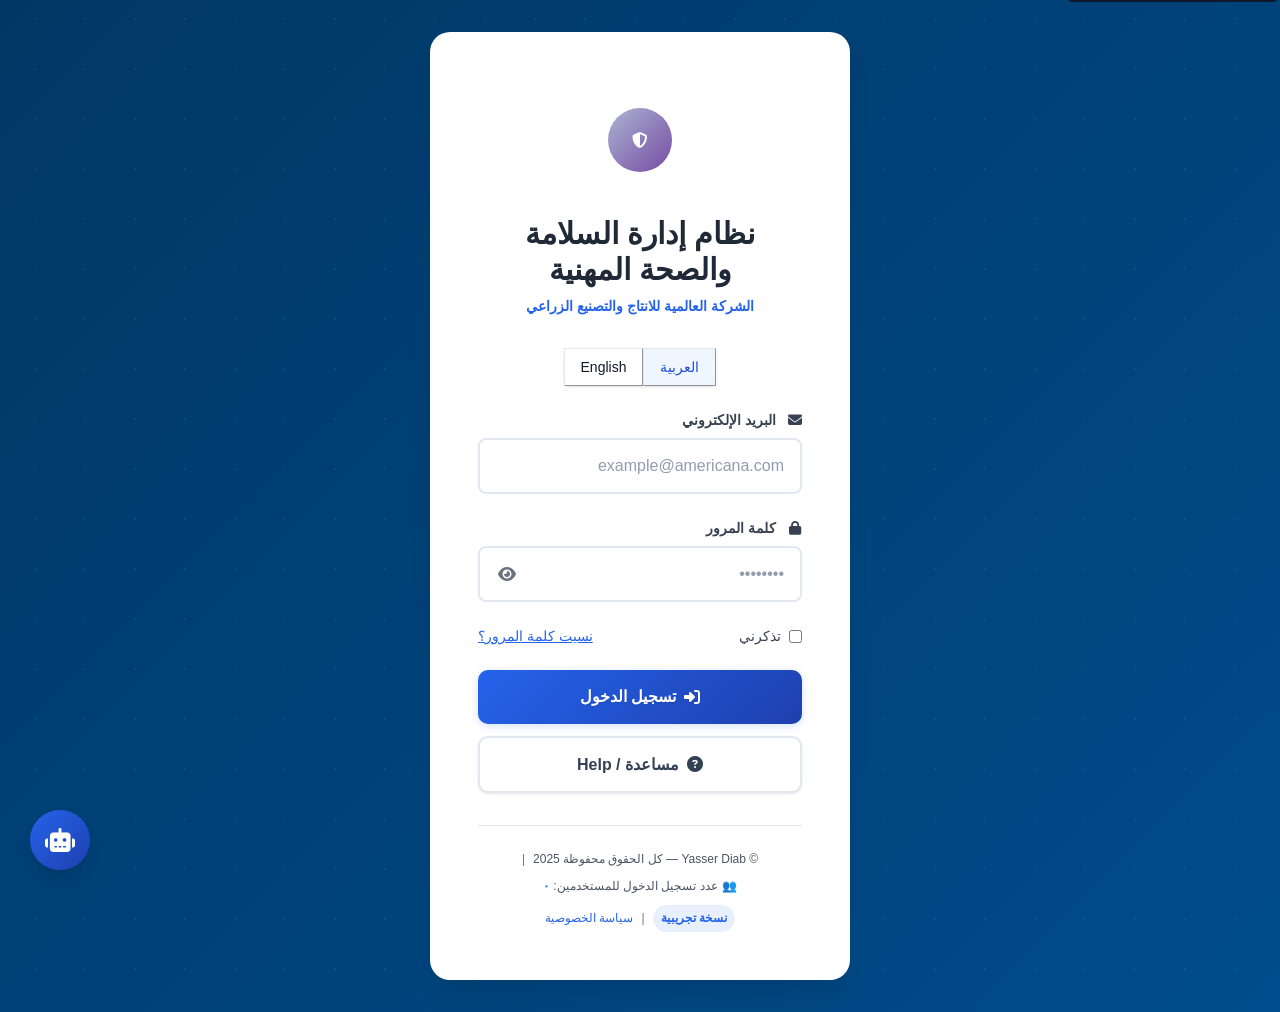
==== commit 35815d47: "تحديث إصدارات الملفات لإجبار المتصفح على تحميل التعديلات الجديدة (Cache Busting)" ====
--- a/vercel-deploy/frontend/index.html
+++ b/vercel-deploy/frontend/index.html
@@ -86,24 +86,75 @@
             
             // ✅ LAYER -1: تحويل Google Drive URLs إلى صيغة thumbnail الآمنة
             // هذا يمنع تحميل uploadmanager.js من الأساس
+            // استخدام sz=w400 لتقليل احتمال 503 من خوادم Google
             window.__convertGoogleDriveUrl = function(url) {
                 if (!url || typeof url !== 'string') return url;
-                
+                // تطبيع روابط thumbnail المخزنة قديماً (w1000 أو أي حجم) → w400
+                var thumbMatch = url.match(/^(https?:\/\/drive\.google\.com\/thumbnail\?id=)([a-zA-Z0-9_-]+)(&.*)?$/i);
+                if (thumbMatch && thumbMatch[2]) {
+                    return thumbMatch[1] + thumbMatch[2] + '&sz=w400';
+                }
                 // تحويل /uc?export=view URLs إلى /thumbnail
-                // هذه الصيغة لا تحمّل uploadmanager.js
                 var driveUcMatch = url.match(/drive\.google\.com\/uc\?.*id=([a-zA-Z0-9_-]+)/i);
                 if (driveUcMatch && driveUcMatch[1]) {
-                    return 'https://drive.google.com/thumbnail?id=' + driveUcMatch[1] + '&sz=w1000';
-                }
-                
+                    return 'https://drive.google.com/thumbnail?id=' + driveUcMatch[1] + '&sz=w400';
+                }
                 // تحويل /file/d/ URLs
                 var driveFileMatch = url.match(/drive\.google\.com\/file\/d\/([a-zA-Z0-9_-]+)/i);
                 if (driveFileMatch && driveFileMatch[1]) {
-                    return 'https://drive.google.com/thumbnail?id=' + driveFileMatch[1] + '&sz=w1000';
-                }
-                
+                    return 'https://drive.google.com/thumbnail?id=' + driveFileMatch[1] + '&sz=w400';
+                }
                 return url;
             };
+            // معالجة فشل تحميل صور thumbnail (503 من Google) — استبدال ب placeholder + تطبيع w1000→w400
+            (function() {
+                var placeholderSvg = 'data:image/svg+xml,' + encodeURIComponent('<svg xmlns="http://www.w3.org/2000/svg" width="200" height="120" viewBox="0 0 200 120"><rect fill="#f3f4f6" width="200" height="120"/><text x="100" y="65" text-anchor="middle" fill="#9ca3af" font-size="12" font-family="sans-serif">فشل تحميل الصورة</text></svg>');
+                function normalizeThumbnailSrc(src) {
+                    if (!src || src.indexOf('drive.google.com/thumbnail') === -1) return src;
+                    var m = src.match(/^(https?:\/\/drive\.google\.com\/thumbnail\?id=)([a-zA-Z0-9_-]+)(&.*)?$/i);
+                    return m ? m[1] + m[2] + '&sz=w400' : src;
+                }
+                function addThumbnailFallback(img) {
+                    if (!img || img.getAttribute('data-drive-thumbnail-handled')) return;
+                    if (!img.src || img.src.indexOf('drive.google.com/thumbnail') === -1) return;
+                    img.setAttribute('data-drive-thumbnail-handled', '1');
+                    var normalized = normalizeThumbnailSrc(img.src);
+                    if (normalized !== img.src) { img.src = normalized; }
+                    img.onerror = function() {
+                        this.onerror = null;
+                        this.src = placeholderSvg;
+                        this.alt = this.alt || 'فشل تحميل الصورة';
+                    };
+                }
+                function runThumbnailFallbacks(root) {
+                    var imgs = (root || document).querySelectorAll ? (root || document).querySelectorAll('img[src*="drive.google.com/thumbnail"]') : [];
+                    for (var i = 0; i < imgs.length; i++) addThumbnailFallback(imgs[i]);
+                }
+                function startObservers() {
+                    runThumbnailFallbacks();
+                    var obs = new MutationObserver(function(mutations) {
+                        mutations.forEach(function(m) {
+                            if (m.addedNodes && m.addedNodes.length) for (var j = 0; j < m.addedNodes.length; j++) {
+                                var n = m.addedNodes[j];
+                                if (n.nodeType === 1) { runThumbnailFallbacks(n); if (n.querySelectorAll) runThumbnailFallbacks(n); }
+                            }
+                            if (m.type === 'attributes' && m.attributeName === 'src' && m.target.tagName === 'IMG') {
+                                var img = m.target;
+                                if (img.src && img.src.indexOf('drive.google.com/thumbnail') !== -1) {
+                                    img.removeAttribute('data-drive-thumbnail-handled');
+                                    addThumbnailFallback(img);
+                                }
+                            }
+                        });
+                    });
+                    obs.observe(document.body, { childList: true, subtree: true, attributes: true, attributeFilter: ['src'] });
+                }
+                if (document.readyState === 'loading') {
+                    document.addEventListener('DOMContentLoaded', startObservers);
+                } else {
+                    startObservers();
+                }
+            })();
             
             // ✅ LAYER 0: حماية فورية - منع uploadmanager من القراءة على undefined (reading 'document')
             try {
@@ -5544,6 +5595,17 @@
 
                 <!-- Login Form -->
                 <form id="login-form" class="space-y-6">
+                    <!-- Language Selector -->
+                    <div class="language-selector-login mb-4 text-center">
+                        <div class="inline-flex rounded-md shadow-sm" role="group" dir="ltr">
+                            <button type="button" id="lang-en-login" class="px-4 py-2 text-sm font-medium text-gray-900 bg-white border border-gray-200 rounded-l-lg hover:bg-gray-100 hover:text-blue-700 focus:z-10 focus:ring-2 focus:ring-blue-700 focus:text-blue-700 dark:bg-gray-700 dark:border-gray-600 dark:text-white dark:hover:text-white dark:hover:bg-gray-600 dark:focus:ring-blue-500 dark:focus:text-white transition-colors duration-200">
+                                English
+                            </button>
+                            <button type="button" id="lang-ar-login" class="px-4 py-2 text-sm font-medium text-blue-700 bg-blue-50 border border-gray-200 rounded-r-lg hover:bg-blue-100 focus:z-10 focus:ring-2 focus:ring-blue-700 focus:text-blue-700 dark:bg-gray-600 dark:border-gray-600 dark:text-white dark:hover:text-white dark:hover:bg-gray-600 dark:focus:ring-blue-500 dark:focus:text-white transition-colors duration-200">
+                                العربية
+                            </button>
+                        </div>
+                    </div>
                     <div>
                         <label for="username" class="block text-sm font-semibold text-gray-700 mb-2">
                             <i class="fas fa-envelope ml-2"></i>
@@ -5586,12 +5648,6 @@
                     <button type="button" id="help-btn" class="btn-secondary w-full mt-3" aria-label="مساعدة">
                         <i class="fas fa-question-circle ml-2" aria-hidden="true"></i>
                         مساعدة / Help
-                    </button>
-
-                    <button type="button" id="sync-settings-btn" class="btn-secondary w-full mt-3"
-                        aria-label="إعداد المزامنة">
-                        <i class="fas fa-sync-alt ml-2" aria-hidden="true"></i>
-                        إعداد المزامنة
                     </button>
 
                     <div id="login-error-contact" class="login-error-contact" style="display: none;">
@@ -5654,6 +5710,71 @@
                     }, 2000);
                 }
             } catch (e) {}
+        })();
+    </script>
+
+    <!-- حماية إضافية من الشاشة البيضاء بعد إعادة التحميل أو فشل التهيئة -->
+    <script>
+        (function () {
+            function ensureVisible() {
+                try {
+                    var login = document.getElementById('login-screen');
+                    var app = document.getElementById('main-app');
+
+                    if (!login && !app) return;
+
+                    var loginStyle = login ? window.getComputedStyle(login) : null;
+                    var appStyle = app ? window.getComputedStyle(app) : null;
+
+                    var loginVisible = login &&
+                        loginStyle.display !== 'none' &&
+                        loginStyle.visibility !== 'hidden' &&
+                        login.offsetHeight > 0;
+
+                    var appVisible = app &&
+                        appStyle.display !== 'none' &&
+                        appStyle.visibility !== 'hidden' &&
+                        app.offsetHeight > 0;
+
+                    // إذا كانت كل من شاشة الدخول والتطبيق الرئيسي مخفية أو غير مرئية، نعيد إظهار واجهة مناسبة
+                    if (!loginVisible && !appVisible) {
+                        var hasSession = false;
+                        try {
+                            hasSession = !!(sessionStorage.getItem('hse_current_session') || localStorage.getItem('hse_remember_user'));
+                        } catch (e) {}
+
+                        // إزالة أي كلاس قد يخفي التطبيق (مثل شاشة السياسة بعد الدخول)
+                        try {
+                            document.documentElement.classList.remove('hse-post-login-overlay-active');
+                            document.body.classList.remove('hse-post-login-overlay-active');
+                        } catch (e) {}
+
+                        // في حالة وجود جلسة محفوظة نُظهر التطبيق مباشرة، وإلا نُظهر شاشة الدخول
+                        if (hasSession && app) {
+                            document.body.classList.add('app-active');
+                            app.style.display = 'flex';
+                            app.style.visibility = 'visible';
+                        } else if (login) {
+                            login.style.display = 'flex';
+                            login.style.visibility = 'visible';
+                        }
+                    }
+                } catch (e) {
+                    // نتجاهل أي أخطاء في منطق الحماية نفسه
+                }
+            }
+
+            if (document.readyState === 'complete' || document.readyState === 'interactive') {
+                setTimeout(ensureVisible, 1500);
+            } else {
+                document.addEventListener('DOMContentLoaded', function () {
+                    setTimeout(ensureVisible, 1500);
+                });
+            }
+
+            window.addEventListener('load', function () {
+                setTimeout(ensureVisible, 2000);
+            });
         })();
     </script>
 
@@ -5987,7 +6108,7 @@
                             <div class="kpi-content">
                                 <h3 class="kpi-label" data-i18n="dash.totalIncidents">إجمالي الحوادث</h3>
                                 <p class="kpi-value" id="total-incidents" aria-live="polite">0</p>
-                                <p class="kpi-description" data-i18n="dash.thisMonth">هذا الشهر</p>
+                                <p class="kpi-description"><span data-i18n="dash.thisYearByRegistration">هذا العام بناءً على التسجيل</span>: <span id="total-incidents-this-year" aria-live="polite">0</span></p>
                             </div>
                         </div>
 
@@ -6754,13 +6875,13 @@
     <script src="js/modules/dashboard.js" defer></script>
     <!-- تحميل باقي الموديولات من الملفات المقسمة -->
     <!-- تم تقسيم app-modules.js إلى 31 ملف منفصل لتحسين الأداء والصيانة -->
-    <script src="js/modules/modules-loader.js" defer></script>
+    <script src="js/modules/modules-loader.js?v=20260308-2" defer></script>
 
     <!-- 5. Events (Event listeners and initialization) -->
     <script src="js/modules/app-events.js" defer></script>
 
     <!-- Login Init - تحميل مباشر -->
-    <script src="login-init-fixed.js?v=3" defer></script>
+    <script src="login-init-fixed.js?v=20260308-2" defer></script>
 
     <!-- App Bootstrap - نظام بدء التطبيق (يدير عملية التحميل) -->
     <!-- يجب تحميله بعد جميع الملفات الأخرى لضمان تحميل DataManager و Auth -->
--- a/vercel-deploy/frontend/styles.css
+++ b/vercel-deploy/frontend/styles.css
@@ -4836,20 +4836,77 @@
     }
 }
 
-/* صندوق تقدم المزامنة العائم - تجنب التداخل على الموبايل */
-#sync-progress-floating {
+/* شريط تقدم المزامنة السفلي فقط - مضغوط ومتناسق */
+.sync-progress-floating-bar {
+    position: fixed;
+    bottom: 20px;
+    left: 50%;
+    transform: translateX(-50%);
+    z-index: 10002;
+    display: flex;
+    align-items: center;
+    gap: 8px;
+    background: #fff;
+    padding: 6px 12px 6px 14px;
+    border-radius: 20px;
+    box-shadow: 0 2px 12px rgba(0,0,0,0.12);
+    direction: rtl;
+    border: 1px solid rgba(0,0,0,0.08);
+    font-size: 12px;
     max-width: calc(100vw - 32px);
-    left: 16px !important;
-    right: 16px !important;
-    transform: none !important;
-    margin-left: 0 !important;
+    min-width: 200px;
+}
+.sync-floating-label {
+    color: #6b7280;
+    white-space: nowrap;
+    flex-shrink: 0;
+}
+.sync-floating-track {
+    flex: 1;
+    min-width: 48px;
+    height: 4px;
+    background: #e5e7eb;
+    border-radius: 4px;
+    overflow: hidden;
+}
+.sync-floating-fill {
+    height: 100%;
+    background: #3b82f6;
+    border-radius: 4px;
+    transition: width 0.3s ease;
+}
+.sync-floating-percent {
+    background: #3b82f6;
+    color: #fff;
+    font-size: 11px;
+    font-weight: 600;
+    padding: 2px 8px;
+    border-radius: 10px;
+    flex-shrink: 0;
+    min-width: 24px;
+    text-align: center;
+}
+.sync-floating-btn {
+    background: #3b82f6;
+    color: #fff;
+    border: none;
+    padding: 4px 10px;
+    border-radius: 6px;
+    font-size: 12px;
+    cursor: pointer;
+    font-family: inherit;
+    flex-shrink: 0;
+}
+.sync-floating-btn:hover {
+    background: #2563eb;
 }
 @media (max-width: 480px) {
-    #sync-progress-floating {
-        bottom: calc(140px + env(safe-area-inset-bottom)) !important;
-        left: 16px !important;
-        right: auto !important;
-        width: auto !important;
+    .sync-progress-floating-bar {
+        bottom: calc(16px + env(safe-area-inset-bottom));
+        left: 16px;
+        right: 16px;
+        transform: none;
+        width: auto;
     }
 }
 
